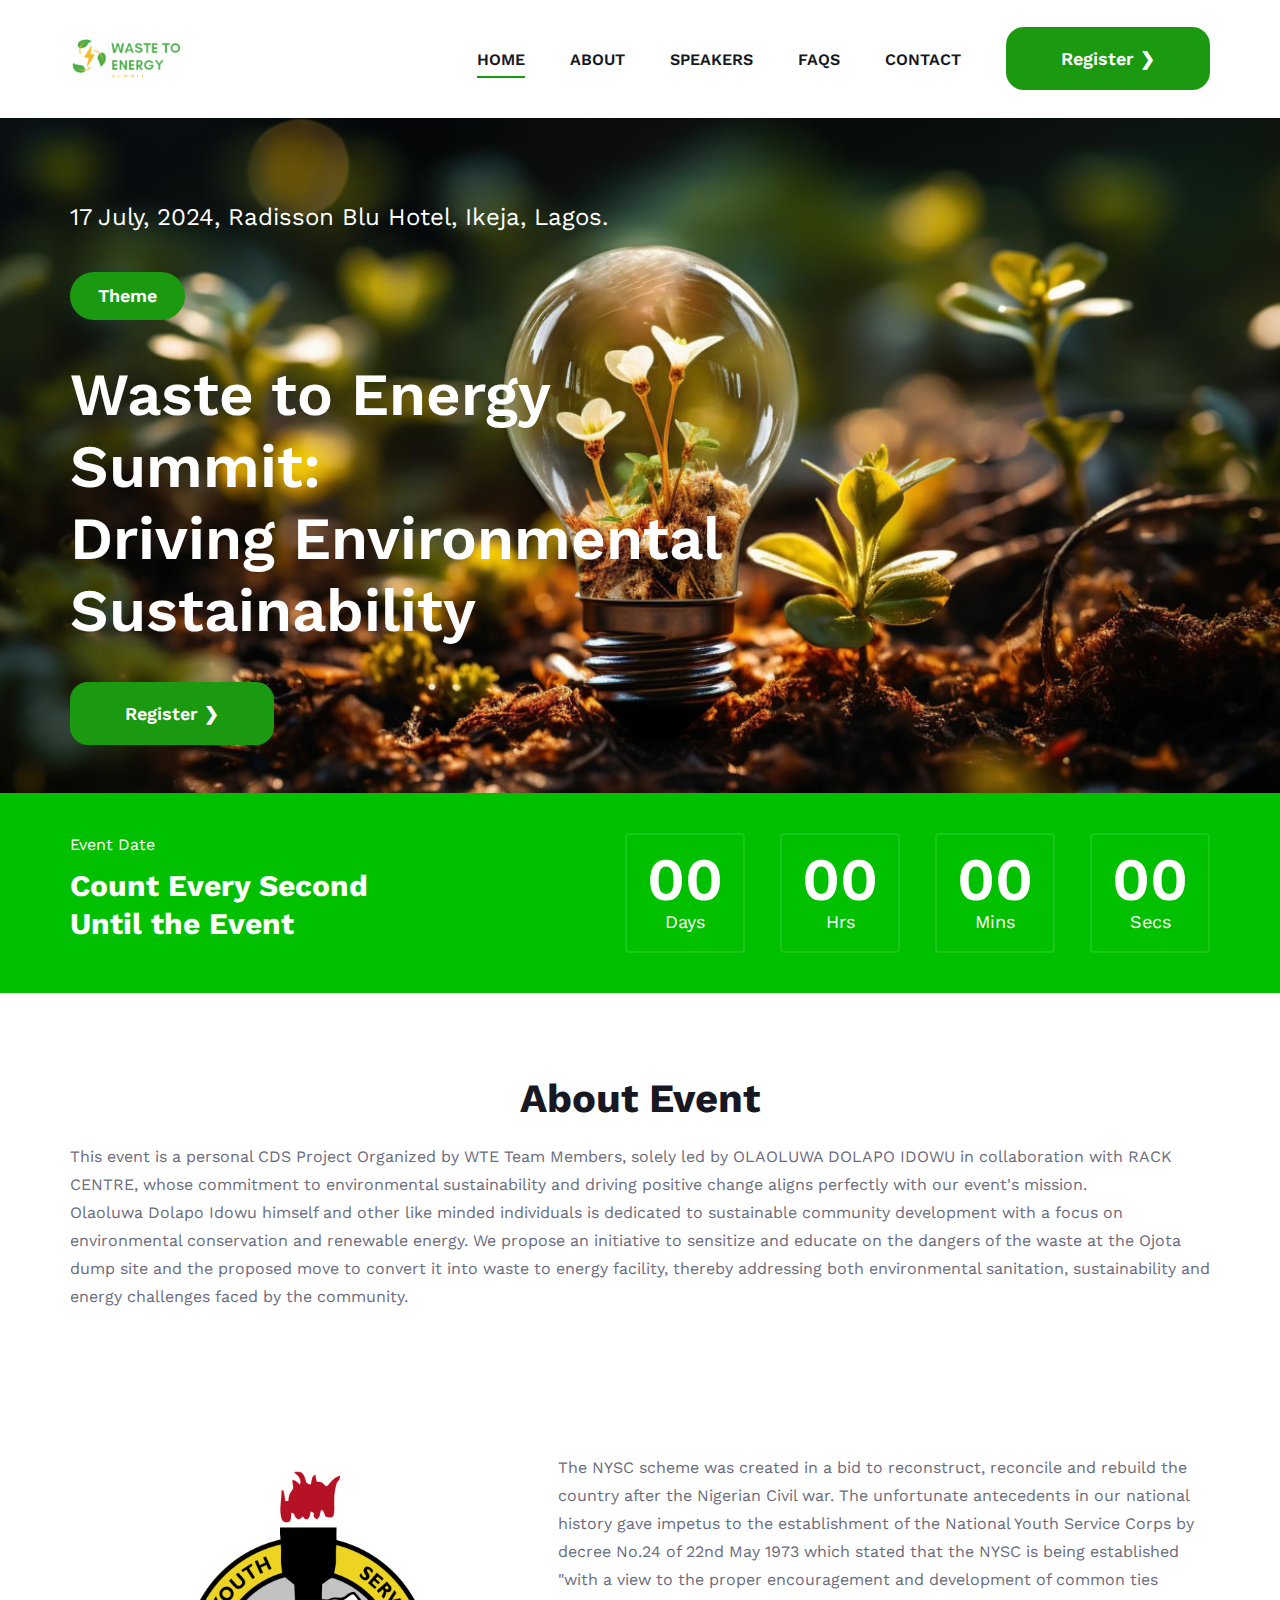
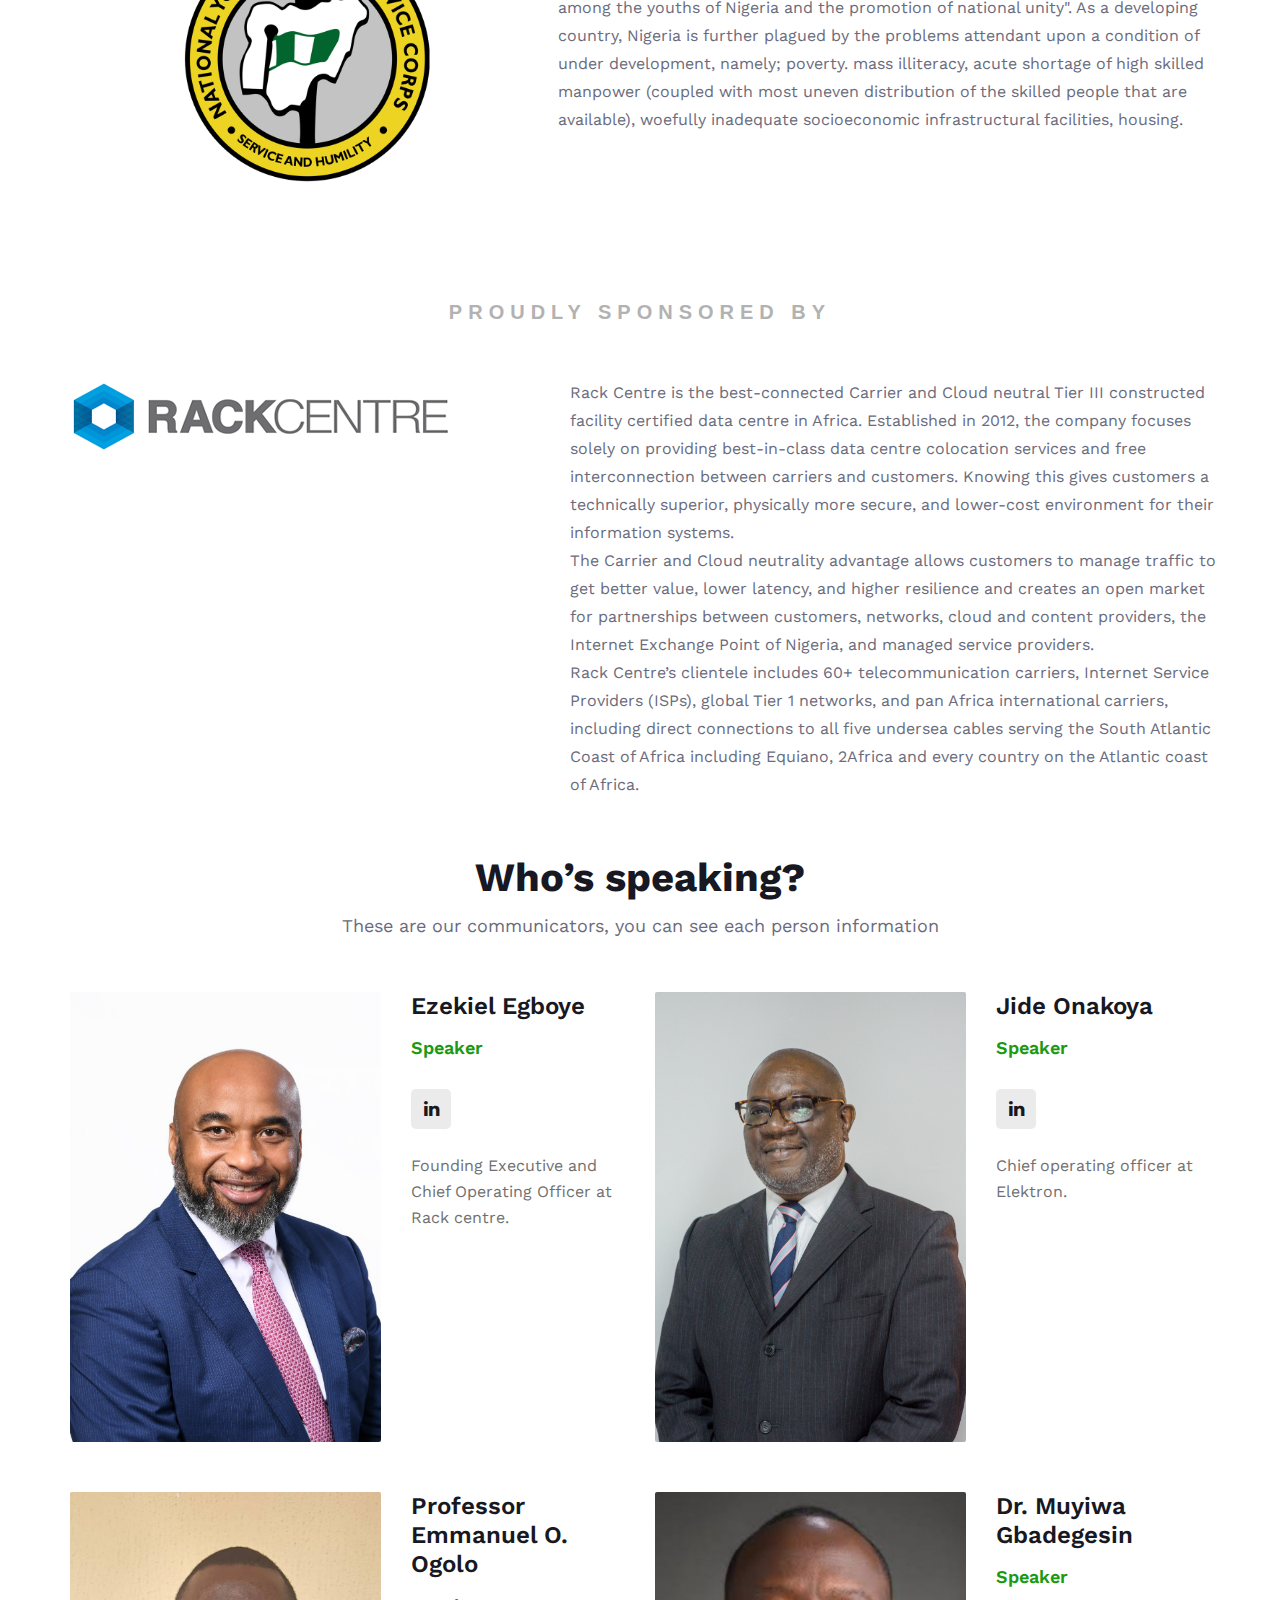
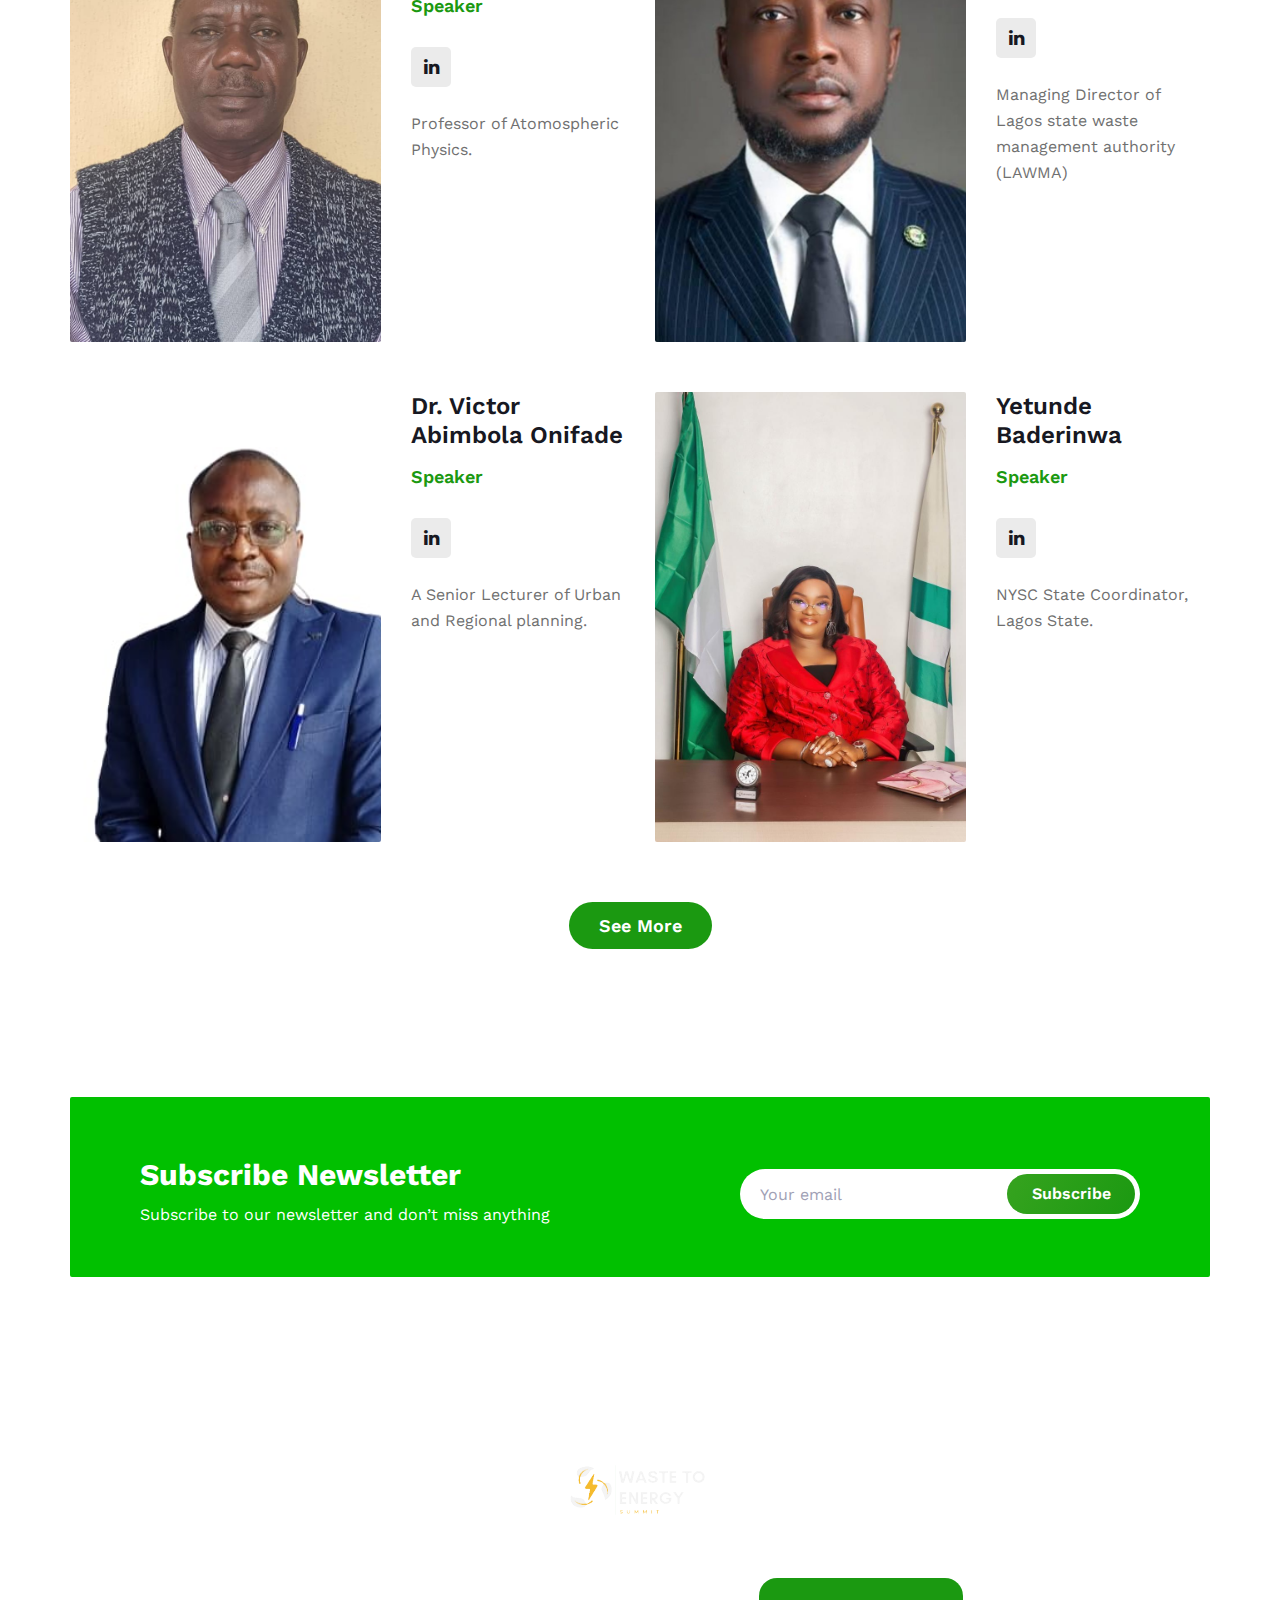
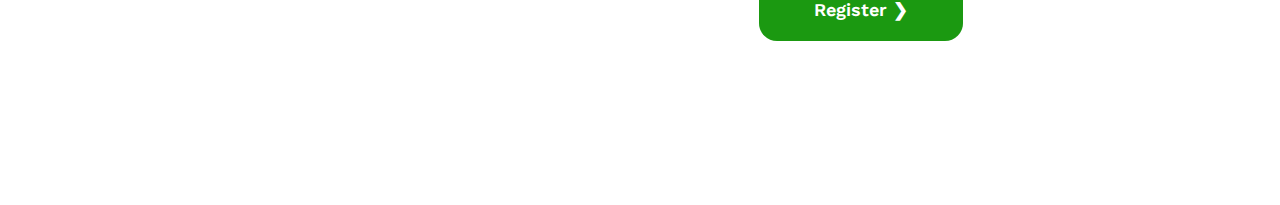
==== index.html @ 1efa5905 "Favi Icon" ====
<!DOCTYPE html>
<html lang="zxx">

<head>
    <meta charset="UTF-8">
    <meta name="description" content="Waste to energy Summit">
    <meta name="keywords" content="">
    <meta name="viewport" content="width=device-width, initial-scale=1.0">
    <meta http-equiv="X-UA-Compatible" content="ie=edge">
    <title>Waste to Energy Summit</title>

    <!-- Google Font -->
    <link href="https://fonts.googleapis.com/css?family=Work+Sans:400,500,600,700,800,900&display=swap" rel="stylesheet">
    <link href="https://fonts.googleapis.com/css?family=Poppins:400,500,600,700&display=swap" rel="stylesheet">
    <link rel="stylesheet" href="https://cdnjs.cloudflare.com/ajax/libs/font-awesome/4.7.0/css/font-awesome.min.css">

    <!-- Css Styles -->
    <link rel="stylesheet" href="css/bootstrap.min.css" type="text/css">
    <link rel="stylesheet" href="css/font-awesome.min.css" type="text/css">
    <link rel="stylesheet" href="css/elegant-icons.css" type="text/css">
    <link rel="stylesheet" href="css/owl.carousel.min.css" type="text/css">
    <link rel="stylesheet" href="css/magnific-popup.css" type="text/css">
    <link rel="stylesheet" href="css/slicknav.min.css" type="text/css">
    <link rel="apple-touch-icon" sizes="180x180" href="/apple-touch-icon.png">
    <link rel="icon" type="image/png" sizes="32x32" href="/favicon-32x32.png">
    <link rel="icon" type="image/png" sizes="16x16" href="/favicon-16x16.png">
    <link rel="manifest" href="/site.webmanifest">
    <link rel="stylesheet" href="css/style.css" type="text/css">
</head>

<body>
    <header class="header-section">
        <div class="container">
            <div class="logo">
                <a href="./index.html">
                    <img src="img/logo.png" id="logo" alt="">
                </a>
            </div>
            <div class="nav-menu">
                <nav class="mainmenu mobile-menu">
                    <ul>
                        <li class="active"><a href="./index.html">Home</a></li>
                        <li><a href="./about-us.html">About</a></li>
                        <li><a href="./speaker.html">Speakers</a></li>
                        <li><a href="./faqs.html">Faqs</a></li>
                        <li><a href="./contact.html">Contact</a></li>
                    </ul>
                </nav>
                <a href="https://docs.google.com/forms/d/e/1FAIpQLSfYQly2UIHaIUbU2DlUcqZCTbNZDKDFzYqwNM6YMHKIBhiAMQ/viewform" class="primary-btn top-btn"> Register &#10095</i></a>
            </div>
            <div id="mobile-menu-wrap"></div>
        </div>
    </header>
    <!-- Header End -->

    <!-- Hero Section Begin -->
    <section class="hero-section set-bg" data-setbg="img/header-bg.png">
        <div class="container">
            <div class="row">
                <div class="col-lg-7">
                    <div class="hero-text">
                        <h4 class="text-white">17 July, 2024, Radisson Blu Hotel, Ikeja, Lagos.</h4><br>
                        <p href="#" class="primary-btn mt-3" id="theme">Theme</p>
                        <h2 class="text-white">Waste to Energy Summit:<br />Driving Environmental Sustainability</h2>
                        <a href="https://docs.google.com/forms/d/e/1FAIpQLSfYQly2UIHaIUbU2DlUcqZCTbNZDKDFzYqwNM6YMHKIBhiAMQ/viewform" class="primary-btn mb-5"> Register &#10095</a>
                    </div>
                </div>
            </div>
        </div>
    </section>
    <!-- Hero Section End -->

    <!-- Counter Section Begin -->
    <section class="counter-section bg-gradient">
        <div class="container">
            <div class="row">
                <div class="col-lg-4">
                    <div class="counter-text">
                        <span>Event Date</span>
                        <h3>Count Every Second <br />Until the Event</h3>
                    </div>
                </div>
                <div class="col-lg-8">
                    <div class="cd-timer" id="countdown">
                        <div class="cd-item">
                            <span>00</span>
                            <p>Days</p>
                        </div>
                        <div class="cd-item">
                            <span>00</span>
                            <p>Hours</p>
                        </div>
                        <div class="cd-item">
                            <span>00</span>
                            <p>Minutes</p>
                        </div>
                        <div class="cd-item">
                            <span>00</span>
                            <p>Seconds</p>
                        </div>
                    </div>
                </div>
            </div>
        </div>
    </section>
    <!-- Counter Section End -->

    <!-- Home About Section Begin -->
    <section class="home-about-section mt-2">
        <div class="container">
            <div class="row">
                <div class="col-lg-12">
                    <div class="ha-text">
                        <h2 class="text-center">About Event</h2>
                        <p>This event is a personal CDS Project Organized by WTE Team Members, solely led by OLAOLUWA DOLAPO IDOWU
                            in collaboration with RACK CENTRE, whose commitment to environmental sustainability and driving positive change aligns perfectly with our event's mission. <br> 
                            Olaoluwa Dolapo Idowu himself and other like minded individuals is dedicated to sustainable community development with a focus on environmental
                            conservation and renewable energy. We propose an initiative to sensitize and educate on the dangers of the waste at the Ojota dump site and the proposed
                            move to convert it into waste to energy facility, thereby addressing both environmental sanitation, sustainability and energy challenges faced by the
                            community.
                        </p>
                    </div>
                </div>
            </div>
        </div>
    </section>
    <section class="home-about-section mt-2">
        <div class="container">
            <div class="row">
                <div class="col-lg-5">
                    <div>
                        <img src="img/nysc-logo.png" alt="Nysc logo">
                    </div>
                </div>
                <div class="col-lg-7">
                    <div class="ha-text">
                        <p>The NYSC scheme was created in a bid to reconstruct, reconcile and rebuild the country after the Nigerian Civil war. 
                            The unfortunate antecedents in our national history gave impetus to the establishment of the National Youth Service Corps by decree 
                            No.24 of 22nd May 1973 which stated that the NYSC is being established "with a view to the proper encouragement and development of common ties among the youths of 
                            Nigeria and the promotion of national unity". As a developing country, Nigeria is further plagued by the problems attendant upon a condition of under development, namely; poverty. 
                            mass illiteracy, acute shortage of high skilled manpower (coupled with most uneven distribution of the skilled people that are available), woefully inadequate socioeconomic infrastructural facilities, housing. 
                        </p>
                    </div>
                </div>
            </div>
        </div>
    </section>
    <section class="home-about-section mt-2">
        <div class="container">
            <div class="row">
                <div class="row">
                    <div class="col-lg-12">
                        <div class="section-title" id="sponsor">
                            <h3>PROUDLY SPONSORED BY</h3>
                        </div>
                    </div>
                    <div class="col-lg-5 mb-3">
                        <div>
                            <a href="https://rack-centre.com/" target="_blank"><img src="img/partner-logo/logo-1.png" class="img-fluid" alt="Partner Logo"></a>
                        </div>
                    </div>
                    <div class="col-lg-7">
                        <div class="ha-text-partner" style="margin-left: 15px;">
                            <p> Rack Centre is the best-connected Carrier and Cloud neutral Tier III constructed facility certified data centre in Africa. 
                                Established in 2012, the company focuses solely on providing best-in-class data centre colocation services and free interconnection between 
                                carriers and customers. Knowing this gives customers a technically superior, physically more secure, and lower-cost environment for their information systems. <br>
                                The Carrier and Cloud neutrality advantage allows customers to manage traffic to get better value, lower latency, and higher resilience and creates an open market for partnerships 
                                between customers, networks, cloud and content providers, the Internet Exchange Point of Nigeria, and managed service providers. <br>
                                Rack Centre’s clientele includes 60+ telecommunication carriers, Internet Service Providers (ISPs), global Tier 1 networks, and pan Africa international carriers, including direct connections to all 
                                five undersea cables serving the South Atlantic Coast of Africa including Equiano, 2Africa and every country on the Atlantic coast of Africa.
                            </p>
                        </div>
                    </div>
                </div>
            </div>
        </div>
    </section>
    <!-- Home About Section End -->

    <!-- Speaker Section Begin -->
    <section class="team-member-section">
        <div class="container">
            <div class="row">
                <div class="col-lg-12">
                    <div class="section-title">
                        <h2>Who’s speaking?</h2>
                        <p>These are our communicators, you can see each person information</p>
                    </div>
                </div>
            </div>
        </div>
        <section class="speaker-section spad">
            <div class="container">
                <div class="row">
                    <div class="col-sm-6">
                        <div class="speaker-item">
                            <div class="row">
                                <div class="col-lg-7">
                                    <div class="si-pic">
                                        <img src="img/speakers/speaker-1.jpeg" class="big-img" alt="">
                                    </div>
                                </div>
                                <div class="col-lg-5">
                                    <div class="si-text">
                                        <div class="si-title">
                                            <h4>Ezekiel Egboye</h4>
                                            <span>Speaker</span>
                                        </div>
                                        <div class="si-social">
                                            <a href="https://www.linkedin.com/in/ezekiel-egboye-05a71615" target="_blank"><i class="fa fa-linkedin"></i></a>
                                        </div>
                                        <p>Founding Executive and Chief Operating Officer at Rack centre.
                                        </p>
                                    </div>
                                </div>
                            </div>
                        </div>
                    </div>
                    <div class="col-sm-6">
                        <div class="speaker-item">
                            <div class="row">
                                <div class="col-lg-7">
                                    <div class="si-pic">
                                        <img src="img/speakers/speaker-2.jpeg" class="big-img" alt="">
                                    </div>
                                </div>
                                <div class="col-lg-5">
                                    <div class="si-text">
                                        <div class="si-title">
                                            <h4>Jide Onakoya</h4>
                                            <span>Speaker</span>
                                        </div>
                                        <div class="si-social">
                                            <a href="https://www.linkedin.com/in/jide-onakoya-232a98" target="_blank"><i class="fa fa-linkedin"></i></a>
                                        </div>
                                        <p>Chief operating officer at Elektron.
                                        </p>
                                    </div>
                                </div>
                            </div>
                        </div>
                    </div>
                    <div class="col-sm-6">
                        <div class="speaker-item">
                            <div class="row">
                                <div class="col-lg-7">
                                    <div class="si-pic">
                                        <img src="img/speakers/speaker-3.jpg" class="big-img" alt="">
                                    </div>
                                </div>
                                <div class="col-lg-5">
                                    <div class="si-text">
                                        <div class="si-title">
                                            <h4>Professor Emmanuel O. Ogolo</h4>
                                            <span>Speaker</span>
                                        </div>
                                        <div class="si-social">
                                            <a href="https://www.linkedin.com/in/emmanuel-ogolo-13a78237" target="_blank"><i class="fa fa-linkedin"></i></a>
                                        </div>
                                        <p>Professor of Atomospheric Physics.</p>
                                    </div>
                                </div>
                            </div>
                        </div>
                    </div>
                    <div class="col-sm-6">
                        <div class="speaker-item">
                            <div class="row">
                                <div class="col-lg-7">
                                    <div class="si-pic">
                                        <img src="img/speakers/speaker-4.JPG" class="big-img" alt="">
                                    </div>
                                </div>
                                <div class="col-lg-5">
                                    <div class="si-text">
                                        <div class="si-title">
                                            <h4>Dr. Muyiwa Gbadegesin</h4>
                                            <span>Speaker</span>
                                        </div>
                                        <div class="si-social">
                                            <a href="https://www.linkedin.com/in/muyiwagbadegesin" target="_blank"><i class="fa fa-linkedin"></i></a>
                                        </div>
                                        <p>Managing Director of Lagos state waste management authority (LAWMA)
                                        </p>
                                    </div>
                                </div>
                            </div>
                        </div>
                    </div>
                    <div class="col-sm-6">
                        <div class="speaker-item">
                            <div class="row">
                                <div class="col-lg-7">
                                    <div class="si-pic">
                                        <img src="img/speakers/speaker-5.jpeg" class="big-img" alt="">
                                    </div>
                                </div>
                                <div class="col-lg-5">
                                    <div class="si-text">
                                        <div class="si-title">
                                            <h4>Dr. Victor Abimbola Onifade</h4>
                                            <span>Speaker</span>
                                        </div>
                                        <div class="si-social">
                                            <a href="https://www.linkedin.com/in/victor-onifade-101aa1124" target="_blank"><i class="fa fa-linkedin"></i></a>
                                        </div>
                                        <p>A Senior Lecturer of Urban and Regional planning.
                                        </p>
                                    </div>
                                </div>
                            </div>
                        </div>
                </div>
                <div class="col-sm-6">
                    <div class="speaker-item">
                        <div class="row">
                            <div class="col-lg-7">
                                <div class="si-pic">
                                    <img src="img/speakers/speaker-6.JPG" class="big-img" alt="">
                                </div>
                            </div>
                            <div class="col-lg-5">
                                <div class="si-text">
                                    <div class="si-title">
                                        <h4>Yetunde Baderinwa</h4>
                                        <span>Speaker</span>
                                    </div>
                                    <div class="si-social">
                                        <a href="https://www.linkedin.com/in/yetunde-baderinwa-clam-24a0b6156" target="_blank"><i class="fa fa-linkedin"></i></a>
                                    </div>
                                    <p>NYSC State Coordinator, Lagos State.
                                    </p>
                                </div>
                            </div>
                        </div>
                    </div>
                </div>
            </div>
            <div class="container">
                <div class="more-speakers">
                    <a href="./speaker.html" class="primary-btn">See More</a>
                </div>
            </div>
        </section>
    </section>
    <!-- Speaker Section End -->

    <!-- Newslatter Section Begin -->
    <section class="newslatter-section spad">
        <div class="container mt-5">
            <div class="newslatter-inner set-bg" data-setbg="img/newsletter-bg.jpeg">
                <div class="ni-text">
                    <h3>Subscribe Newsletter</h3>
                    <p>Subscribe to our newsletter and don’t miss anything</p>
                </div>
                <form action="#" class="ni-form">
                    <input type="text" placeholder="Your email">
                    <button type="submit">Subscribe</button>
                </form>
            </div>
        </div>
    </section>
    <!-- Newslatter Section End -->

    <!-- Footer Section Begin -->
    <footer class="footer-section">
        <div class="container">
            <div class="row">
                <div class="col-lg-12">
                    <div class="footer-text">
                        <div class="ft-logo">
                            <a href="#" class="footer-logo"><img src="img/footer-logo.png" alt=""></a>
                        </div>
                        <ul>
                            <li><a href="./index.html">Home</a></li>
                            <li><a href="./about-us.html">About</a></li>
                            <li><a href="./faqs.html">Faqs</a></li>
                            <li><a href="./contact.html">Contact</a></li>
                            <li><a href="https://docs.google.com/forms/d/e/1FAIpQLSfYQly2UIHaIUbU2DlUcqZCTbNZDKDFzYqwNM6YMHKIBhiAMQ/viewform" class="primary-btn"> Register &#10095</a></li>
                        </ul>
                        <div class="copyright-text text-white"><p>
  Copyright &copy;<script>document.write(new Date().getFullYear());</script> All rights reserved</p></div>
                        <div class="ft-social">
                            <a href="https://www.instagram.com/wte_summit" target="_blank"><i class="fa fa-instagram"></i></a>
                            <a href="https://www.linkedin.com/company/sanitation-and-sustainability-waste-to-energy-summit/" target="_blank"><i class="fa fa-linkedin"></i></a>
                        </div>
                    </div>
                </div>
            </div>
        </div>
    </footer>
    <!-- Footer Section End -->

    <!-- Js Plugins -->
    <script src="js/jquery-3.3.1.min.js"></script>
    <script src="js/bootstrap.min.js"></script>
    <script src="js/jquery.magnific-popup.min.js"></script>
    <script src="js/jquery.countdown.min.js"></script>
    <script src="js/jquery.slicknav.js"></script>
    <script src="js/owl.carousel.min.js"></script>
    <script src="js/main.js"></script>
</body>

</html>
---- css/elegant-icons.css ----
@font-face {
	font-family: 'ElegantIcons';
	src:url('../fonts/ElegantIcons.eot');
	src:url('../fonts/ElegantIcons.eot?#iefix') format('embedded-opentype'),
		url('../fonts/ElegantIcons.woff') format('woff'),
		url('../fonts/ElegantIcons.ttf') format('truetype'),
		url('../fonts/ElegantIcons.svg#ElegantIcons') format('svg');
	font-weight: normal;
	font-style: normal;
}

/* Use the following CSS code if you want to use data attributes for inserting your icons */
[data-icon]:before {
	font-family: 'ElegantIcons';
	content: attr(data-icon);
	speak: none;
	font-weight: normal;
	font-variant: normal;
	text-transform: none;
	line-height: 1;
	-webkit-font-smoothing: antialiased;
	-moz-osx-font-smoothing: grayscale;
}

/* Use the following CSS code if you want to have a class per icon */
/*
Instead of a list of all class selectors,
you can use the generic selector below, but it's slower:
[class*="your-class-prefix"] {
*/
.arrow_up, .arrow_down, .arrow_left, .arrow_right, .arrow_left-up, .arrow_right-up, .arrow_right-down, .arrow_left-down, .arrow-up-down, .arrow_up-down_alt, .arrow_left-right_alt, .arrow_left-right, .arrow_expand_alt2, .arrow_expand_alt, .arrow_condense, .arrow_expand, .arrow_move, .arrow_carrot-up, .arrow_carrot-down, .arrow_carrot-left, .arrow_carrot-right, .arrow_carrot-2up, .arrow_carrot-2down, .arrow_carrot-2left, .arrow_carrot-2right, .arrow_carrot-up_alt2, .arrow_carrot-down_alt2, .arrow_carrot-left_alt2, .arrow_carrot-right_alt2, .arrow_carrot-2up_alt2, .arrow_carrot-2down_alt2, .arrow_carrot-2left_alt2, .arrow_carrot-2right_alt2, .arrow_triangle-up, .arrow_triangle-down, .arrow_triangle-left, .arrow_triangle-right, .arrow_triangle-up_alt2, .arrow_triangle-down_alt2, .arrow_triangle-left_alt2, .arrow_triangle-right_alt2, .arrow_back, .icon_minus-06, .icon_plus, .icon_close, .icon_check, .icon_minus_alt2, .icon_plus_alt2, .icon_close_alt2, .icon_check_alt2, .icon_zoom-out_alt, .icon_zoom-in_alt, .icon_search, .icon_box-empty, .icon_box-selected, .icon_minus-box, .icon_plus-box, .icon_box-checked, .icon_circle-empty, .icon_circle-slelected, .icon_stop_alt2, .icon_stop, .icon_pause_alt2, .icon_pause, .icon_menu, .icon_menu-square_alt2, .icon_menu-circle_alt2, .icon_ul, .icon_ol, .icon_adjust-horiz, .icon_adjust-vert, .icon_document_alt, .icon_documents_alt, .icon_pencil, .icon_pencil-edit_alt, .icon_pencil-edit, .icon_folder-alt, .icon_folder-open_alt, .icon_folder-add_alt, .icon_info_alt, .icon_error-oct_alt, .icon_error-circle_alt, .icon_error-triangle_alt, .icon_question_alt2, .icon_question, .icon_comment_alt, .icon_chat_alt, .icon_vol-mute_alt, .icon_volume-low_alt, .icon_volume-high_alt, .icon_quotations, .icon_quotations_alt2, .icon_clock_alt, .icon_lock_alt, .icon_lock-open_alt, .icon_key_alt, .icon_cloud_alt, .icon_cloud-upload_alt, .icon_cloud-download_alt, .icon_image, .icon_images, .icon_lightbulb_alt, .icon_gift_alt, .icon_house_alt, .icon_genius, .icon_mobile, .icon_tablet, .icon_laptop, .icon_desktop, .icon_camera_alt, .icon_mail_alt, .icon_cone_alt, .icon_ribbon_alt, .icon_bag_alt, .icon_creditcard, .icon_cart_alt, .icon_paperclip, .icon_tag_alt, .icon_tags_alt, .icon_trash_alt, .icon_cursor_alt, .icon_mic_alt, .icon_compass_alt, .icon_pin_alt, .icon_pushpin_alt, .icon_map_alt, .icon_drawer_alt, .icon_toolbox_alt, .icon_book_alt, .icon_calendar, .icon_film, .icon_table, .icon_contacts_alt, .icon_headphones, .icon_lifesaver, .icon_piechart, .icon_refresh, .icon_link_alt, .icon_link, .icon_loading, .icon_blocked, .icon_archive_alt, .icon_heart_alt, .icon_star_alt, .icon_star-half_alt, .icon_star, .icon_star-half, .icon_tools, .icon_tool, .icon_cog, .icon_cogs, .arrow_up_alt, .arrow_down_alt, .arrow_left_alt, .arrow_right_alt, .arrow_left-up_alt, .arrow_right-up_alt, .arrow_right-down_alt, .arrow_left-down_alt, .arrow_condense_alt, .arrow_expand_alt3, .arrow_carrot_up_alt, .arrow_carrot-down_alt, .arrow_carrot-left_alt, .arrow_carrot-right_alt, .arrow_carrot-2up_alt, .arrow_carrot-2dwnn_alt, .arrow_carrot-2left_alt, .arrow_carrot-2right_alt, .arrow_triangle-up_alt, .arrow_triangle-down_alt, .arrow_triangle-left_alt, .arrow_triangle-right_alt, .icon_minus_alt, .icon_plus_alt, .icon_close_alt, .icon_check_alt, .icon_zoom-out, .icon_zoom-in, .icon_stop_alt, .icon_menu-square_alt, .icon_menu-circle_alt, .icon_document, .icon_documents, .icon_pencil_alt, .icon_folder, .icon_folder-open, .icon_folder-add, .icon_folder_upload, .icon_folder_download, .icon_info, .icon_error-circle, .icon_error-oct, .icon_error-triangle, .icon_question_alt, .icon_comment, .icon_chat, .icon_vol-mute, .icon_volume-low, .icon_volume-high, .icon_quotations_alt, .icon_clock, .icon_lock, .icon_lock-open, .icon_key, .icon_cloud, .icon_cloud-upload, .icon_cloud-download, .icon_lightbulb, .icon_gift, .icon_house, .icon_camera, .icon_mail, .icon_cone, .icon_ribbon, .icon_bag, .icon_cart, .icon_tag, .icon_tags, .icon_trash, .icon_cursor, .icon_mic, .icon_compass, .icon_pin, .icon_pushpin, .icon_map, .icon_drawer, .icon_toolbox, .icon_book, .icon_contacts, .icon_archive, .icon_heart, .icon_profile, .icon_group, .icon_grid-2x2, .icon_grid-3x3, .icon_music, .icon_pause_alt, .icon_phone, .icon_upload, .icon_download, .social_facebook, .social_twitter, .social_pinterest, .social_googleplus, .social_tumblr, .social_tumbleupon, .social_wordpress, .social_instagram, .social_dribbble, .social_vimeo, .social_linkedin, .social_rss, .social_deviantart, .social_share, .social_myspace, .social_skype, .social_youtube, .social_picassa, .social_googledrive, .social_flickr, .social_blogger, .social_spotify, .social_delicious, .social_facebook_circle, .social_twitter_circle, .social_pinterest_circle, .social_googleplus_circle, .social_tumblr_circle, .social_stumbleupon_circle, .social_wordpress_circle, .social_instagram_circle, .social_dribbble_circle, .social_vimeo_circle, .social_linkedin_circle, .social_rss_circle, .social_deviantart_circle, .social_share_circle, .social_myspace_circle, .social_skype_circle, .social_youtube_circle, .social_picassa_circle, .social_googledrive_alt2, .social_flickr_circle, .social_blogger_circle, .social_spotify_circle, .social_delicious_circle, .social_facebook_square, .social_twitter_square, .social_pinterest_square, .social_googleplus_square, .social_tumblr_square, .social_stumbleupon_square, .social_wordpress_square, .social_instagram_square, .social_dribbble_square, .social_vimeo_square, .social_linkedin_square, .social_rss_square, .social_deviantart_square, .social_share_square, .social_myspace_square, .social_skype_square, .social_youtube_square, .social_picassa_square, .social_googledrive_square, .social_flickr_square, .social_blogger_square, .social_spotify_square, .social_delicious_square, .icon_printer, .icon_calulator, .icon_building, .icon_floppy, .icon_drive, .icon_search-2, .icon_id, .icon_id-2, .icon_puzzle, .icon_like, .icon_dislike, .icon_mug, .icon_currency, .icon_wallet, .icon_pens, .icon_easel, .icon_flowchart, .icon_datareport, .icon_briefcase, .icon_shield, .icon_percent, .icon_globe, .icon_globe-2, .icon_target, .icon_hourglass, .icon_balance, .icon_rook, .icon_printer-alt, .icon_calculator_alt, .icon_building_alt, .icon_floppy_alt, .icon_drive_alt, .icon_search_alt, .icon_id_alt, .icon_id-2_alt, .icon_puzzle_alt, .icon_like_alt, .icon_dislike_alt, .icon_mug_alt, .icon_currency_alt, .icon_wallet_alt, .icon_pens_alt, .icon_easel_alt, .icon_flowchart_alt, .icon_datareport_alt, .icon_briefcase_alt, .icon_shield_alt, .icon_percent_alt, .icon_globe_alt, .icon_clipboard {
	font-family: 'ElegantIcons';
	speak: none;
	font-style: normal;
	font-weight: normal;
	font-variant: normal;
	text-transform: none;
	line-height: 1;
	-webkit-font-smoothing: antialiased;
}
.arrow_up:before {
	content: "\21";
}
.arrow_down:before {
	content: "\22";
}
.arrow_left:before {
	content: "\23";
}
.arrow_right:before {
	content: "\24";
}
.arrow_left-up:before {
	content: "\25";
}
.arrow_right-up:before {
	content: "\26";
}
.arrow_right-down:before {
	content: "\27";
}
.arrow_left-down:before {
	content: "\28";
}
.arrow-up-down:before {
	content: "\29";
}
.arrow_up-down_alt:before {
	content: "\2a";
}
.arrow_left-right_alt:before {
	content: "\2b";
}
.arrow_left-right:before {
	content: "\2c";
}
.arrow_expand_alt2:before {
	content: "\2d";
}
.arrow_expand_alt:before {
	content: "\2e";
}
.arrow_condense:before {
	content: "\2f";
}
.arrow_expand:before {
	content: "\30";
}
.arrow_move:before {
	content: "\31";
}
.arrow_carrot-up:before {
	content: "\32";
}
.arrow_carrot-down:before {
	content: "\33";
}
.arrow_carrot-left:before {
	content: "\34";
}
.arrow_carrot-right:before {
	content: "\35";
}
.arrow_carrot-2up:before {
	content: "\36";
}
.arrow_carrot-2down:before {
	content: "\37";
}
.arrow_carrot-2left:before {
	content: "\38";
}
.arrow_carrot-2right:before {
	content: "\39";
}
.arrow_carrot-up_alt2:before {
	content: "\3a";
}
.arrow_carrot-down_alt2:before {
	content: "\3b";
}
.arrow_carrot-left_alt2:before {
	content: "\3c";
}
.arrow_carrot-right_alt2:before {
	content: "\3d";
}
.arrow_carrot-2up_alt2:before {
	content: "\3e";
}
.arrow_carrot-2down_alt2:before {
	content: "\3f";
}
.arrow_carrot-2left_alt2:before {
	content: "\40";
}
.arrow_carrot-2right_alt2:before {
	content: "\41";
}
.arrow_triangle-up:before {
	content: "\42";
}
.arrow_triangle-down:before {
	content: "\43";
}
.arrow_triangle-left:before {
	content: "\44";
}
.arrow_triangle-right:before {
	content: "\45";
}
.arrow_triangle-up_alt2:before {
	content: "\46";
}
.arrow_triangle-down_alt2:before {
	content: "\47";
}
.arrow_triangle-left_alt2:before {
	content: "\48";
}
.arrow_triangle-right_alt2:before {
	content: "\49";
}
.arrow_back:before {
	content: "\4a";
}
.icon_minus-06:before {
	content: "\4b";
}
.icon_plus:before {
	content: "\4c";
}
.icon_close:before {
	content: "\4d";
}
.icon_check:before {
	content: "\4e";
}
.icon_minus_alt2:before {
	content: "\4f";
}
.icon_plus_alt2:before {
	content: "\50";
}
.icon_close_alt2:before {
	content: "\51";
}
.icon_check_alt2:before {
	content: "\52";
}
.icon_zoom-out_alt:before {
	content: "\53";
}
.icon_zoom-in_alt:before {
	content: "\54";
}
.icon_search:before {
	content: "\55";
}
.icon_box-empty:before {
	content: "\56";
}
.icon_box-selected:before {
	content: "\57";
}
.icon_minus-box:before {
	content: "\58";
}
.icon_plus-box:before {
	content: "\59";
}
.icon_box-checked:before {
	content: "\5a";
}
.icon_circle-empty:before {
	content: "\5b";
}
.icon_circle-slelected:before {
	content: "\5c";
}
.icon_stop_alt2:before {
	content: "\5d";
}
.icon_stop:before {
	content: "\5e";
}
.icon_pause_alt2:before {
	content: "\5f";
}
.icon_pause:before {
	content: "\60";
}
.icon_menu:before {
	content: "\61";
}
.icon_menu-square_alt2:before {
	content: "\62";
}
.icon_menu-circle_alt2:before {
	content: "\63";
}
.icon_ul:before {
	content: "\64";
}
.icon_ol:before {
	content: "\65";
}
.icon_adjust-horiz:before {
	content: "\66";
}
.icon_adjust-vert:before {
	content: "\67";
}
.icon_document_alt:before {
	content: "\68";
}
.icon_documents_alt:before {
	content: "\69";
}
.icon_pencil:before {
	content: "\6a";
}
.icon_pencil-edit_alt:before {
	content: "\6b";
}
.icon_pencil-edit:before {
	content: "\6c";
}
.icon_folder-alt:before {
	content: "\6d";
}
.icon_folder-open_alt:before {
	content: "\6e";
}
.icon_folder-add_alt:before {
	content: "\6f";
}
.icon_info_alt:before {
	content: "\70";
}
.icon_error-oct_alt:before {
	content: "\71";
}
.icon_error-circle_alt:before {
	content: "\72";
}
.icon_error-triangle_alt:before {
	content: "\73";
}
.icon_question_alt2:before {
	content: "\74";
}
.icon_question:before {
	content: "\75";
}
.icon_comment_alt:before {
	content: "\76";
}
.icon_chat_alt:before {
	content: "\77";
}
.icon_vol-mute_alt:before {
	content: "\78";
}
.icon_volume-low_alt:before {
	content: "\79";
}
.icon_volume-high_alt:before {
	content: "\7a";
}
.icon_quotations:before {
	content: "\7b";
}
.icon_quotations_alt2:before {
	content: "\7c";
}
.icon_clock_alt:before {
	content: "\7d";
}
.icon_lock_alt:before {
	content: "\7e";
}
.icon_lock-open_alt:before {
	content: "\e000";
}
.icon_key_alt:before {
	content: "\e001";
}
.icon_cloud_alt:before {
	content: "\e002";
}
.icon_cloud-upload_alt:before {
	content: "\e003";
}
.icon_cloud-download_alt:before {
	content: "\e004";
}
.icon_image:before {
	content: "\e005";
}
.icon_images:before {
	content: "\e006";
}
.icon_lightbulb_alt:before {
	content: "\e007";
}
.icon_gift_alt:before {
	content: "\e008";
}
.icon_house_alt:before {
	content: "\e009";
}
.icon_genius:before {
	content: "\e00a";
}
.icon_mobile:before {
	content: "\e00b";
}
.icon_tablet:before {
	content: "\e00c";
}
.icon_laptop:before {
	content: "\e00d";
}
.icon_desktop:before {
	content: "\e00e";
}
.icon_camera_alt:before {
	content: "\e00f";
}
.icon_mail_alt:before {
	content: "\e010";
}
.icon_cone_alt:before {
	content: "\e011";
}
.icon_ribbon_alt:before {
	content: "\e012";
}
.icon_bag_alt:before {
	content: "\e013";
}
.icon_creditcard:before {
	content: "\e014";
}
.icon_cart_alt:before {
	content: "\e015";
}
.icon_paperclip:before {
	content: "\e016";
}
.icon_tag_alt:before {
	content: "\e017";
}
.icon_tags_alt:before {
	content: "\e018";
}
.icon_trash_alt:before {
	content: "\e019";
}
.icon_cursor_alt:before {
	content: "\e01a";
}
.icon_mic_alt:before {
	content: "\e01b";
}
.icon_compass_alt:before {
	content: "\e01c";
}
.icon_pin_alt:before {
	content: "\e01d";
}
.icon_pushpin_alt:before {
	content: "\e01e";
}
.icon_map_alt:before {
	content: "\e01f";
}
.icon_drawer_alt:before {
	content: "\e020";
}
.icon_toolbox_alt:before {
	content: "\e021";
}
.icon_book_alt:before {
	content: "\e022";
}
.icon_calendar:before {
	content: "\e023";
}
.icon_film:before {
	content: "\e024";
}
.icon_table:before {
	content: "\e025";
}
.icon_contacts_alt:before {
	content: "\e026";
}
.icon_headphones:before {
	content: "\e027";
}
.icon_lifesaver:before {
	content: "\e028";
}
.icon_piechart:before {
	content: "\e029";
}
.icon_refresh:before {
	content: "\e02a";
}
.icon_link_alt:before {
	content: "\e02b";
}
.icon_link:before {
	content: "\e02c";
}
.icon_loading:before {
	content: "\e02d";
}
.icon_blocked:before {
	content: "\e02e";
}
.icon_archive_alt:before {
	content: "\e02f";
}
.icon_heart_alt:before {
	content: "\e030";
}
.icon_star_alt:before {
	content: "\e031";
}
.icon_star-half_alt:before {
	content: "\e032";
}
.icon_star:before {
	content: "\e033";
}
.icon_star-half:before {
	content: "\e034";
}
.icon_tools:before {
	content: "\e035";
}
.icon_tool:before {
	content: "\e036";
}
.icon_cog:before {
	content: "\e037";
}
.icon_cogs:before {
	content: "\e038";
}
.arrow_up_alt:before {
	content: "\e039";
}
.arrow_down_alt:before {
	content: "\e03a";
}
.arrow_left_alt:before {
	content: "\e03b";
}
.arrow_right_alt:before {
	content: "\e03c";
}
.arrow_left-up_alt:before {
	content: "\e03d";
}
.arrow_right-up_alt:before {
	content: "\e03e";
}
.arrow_right-down_alt:before {
	content: "\e03f";
}
.arrow_left-down_alt:before {
	content: "\e040";
}
.arrow_condense_alt:before {
	content: "\e041";
}
.arrow_expand_alt3:before {
	content: "\e042";
}
.arrow_carrot_up_alt:before {
	content: "\e043";
}
.arrow_carrot-down_alt:before {
	content: "\e044";
}
.arrow_carrot-left_alt:before {
	content: "\e045";
}
.arrow_carrot-right_alt:before {
	content: "\e046";
}
.arrow_carrot-2up_alt:before {
	content: "\e047";
}
.arrow_carrot-2dwnn_alt:before {
	content: "\e048";
}
.arrow_carrot-2left_alt:before {
	content: "\e049";
}
.arrow_carrot-2right_alt:before {
	content: "\e04a";
}
.arrow_triangle-up_alt:before {
	content: "\e04b";
}
.arrow_triangle-down_alt:before {
	content: "\e04c";
}
.arrow_triangle-left_alt:before {
	content: "\e04d";
}
.arrow_triangle-right_alt:before {
	content: "\e04e";
}
.icon_minus_alt:before {
	content: "\e04f";
}
.icon_plus_alt:before {
	content: "\e050";
}
.icon_close_alt:before {
	content: "\e051";
}
.icon_check_alt:before {
	content: "\e052";
}
.icon_zoom-out:before {
	content: "\e053";
}
.icon_zoom-in:before {
	content: "\e054";
}
.icon_stop_alt:before {
	content: "\e055";
}
.icon_menu-square_alt:before {
	content: "\e056";
}
.icon_menu-circle_alt:before {
	content: "\e057";
}
.icon_document:before {
	content: "\e058";
}
.icon_documents:before {
	content: "\e059";
}
.icon_pencil_alt:before {
	content: "\e05a";
}
.icon_folder:before {
	content: "\e05b";
}
.icon_folder-open:before {
	content: "\e05c";
}
.icon_folder-add:before {
	content: "\e05d";
}
.icon_folder_upload:before {
	content: "\e05e";
}
.icon_folder_download:before {
	content: "\e05f";
}
.icon_info:before {
	content: "\e060";
}
.icon_error-circle:before {
	content: "\e061";
}
.icon_error-oct:before {
	content: "\e062";
}
.icon_error-triangle:before {
	content: "\e063";
}
.icon_question_alt:before {
	content: "\e064";
}
.icon_comment:before {
	content: "\e065";
}
.icon_chat:before {
	content: "\e066";
}
.icon_vol-mute:before {
	content: "\e067";
}
.icon_volume-low:before {
	content: "\e068";
}
.icon_volume-high:before {
	content: "\e069";
}
.icon_quotations_alt:before {
	content: "\e06a";
}
.icon_clock:before {
	content: "\e06b";
}
.icon_lock:before {
	content: "\e06c";
}
.icon_lock-open:before {
	content: "\e06d";
}
.icon_key:before {
	content: "\e06e";
}
.icon_cloud:before {
	content: "\e06f";
}
.icon_cloud-upload:before {
	content: "\e070";
}
.icon_cloud-download:before {
	content: "\e071";
}
.icon_lightbulb:before {
	content: "\e072";
}
.icon_gift:before {
	content: "\e073";
}
.icon_house:before {
	content: "\e074";
}
.icon_camera:before {
	content: "\e075";
}
.icon_mail:before {
	content: "\e076";
}
.icon_cone:before {
	content: "\e077";
}
.icon_ribbon:before {
	content: "\e078";
}
.icon_bag:before {
	content: "\e079";
}
.icon_cart:before {
	content: "\e07a";
}
.icon_tag:before {
	content: "\e07b";
}
.icon_tags:before {
	content: "\e07c";
}
.icon_trash:before {
	content: "\e07d";
}
.icon_cursor:before {
	content: "\e07e";
}
.icon_mic:before {
	content: "\e07f";
}
.icon_compass:before {
	content: "\e080";
}
.icon_pin:before {
	content: "\e081";
}
.icon_pushpin:before {
	content: "\e082";
}
.icon_map:before {
	content: "\e083";
}
.icon_drawer:before {
	content: "\e084";
}
.icon_toolbox:before {
	content: "\e085";
}
.icon_book:before {
	content: "\e086";
}
.icon_contacts:before {
	content: "\e087";
}
.icon_archive:before {
	content: "\e088";
}
.icon_heart:before {
	content: "\e089";
}
.icon_profile:before {
	content: "\e08a";
}
.icon_group:before {
	content: "\e08b";
}
.icon_grid-2x2:before {
	content: "\e08c";
}
.icon_grid-3x3:before {
	content: "\e08d";
}
.icon_music:before {
	content: "\e08e";
}
.icon_pause_alt:before {
	content: "\e08f";
}
.icon_phone:before {
	content: "\e090";
}
.icon_upload:before {
	content: "\e091";
}
.icon_download:before {
	content: "\e092";
}
.social_facebook:before {
	content: "\e093";
}
.social_twitter:before {
	content: "\e094";
}
.social_pinterest:before {
	content: "\e095";
}
.social_googleplus:before {
	content: "\e096";
}
.social_tumblr:before {
	content: "\e097";
}
.social_tumbleupon:before {
	content: "\e098";
}
.social_wordpress:before {
	content: "\e099";
}
.social_instagram:before {
	content: "\e09a";
}
.social_dribbble:before {
	content: "\e09b";
}
.social_vimeo:before {
	content: "\e09c";
}
.social_linkedin:before {
	content: "\e09d";
}
.social_rss:before {
	content: "\e09e";
}
.social_deviantart:before {
	content: "\e09f";
}
.social_share:before {
	content: "\e0a0";
}
.social_myspace:before {
	content: "\e0a1";
}
.social_skype:before {
	content: "\e0a2";
}
.social_youtube:before {
	content: "\e0a3";
}
.social_picassa:before {
	content: "\e0a4";
}
.social_googledrive:before {
	content: "\e0a5";
}
.social_flickr:before {
	content: "\e0a6";
}
.social_blogger:before {
	content: "\e0a7";
}
.social_spotify:before {
	content: "\e0a8";
}
.social_delicious:before {
	content: "\e0a9";
}
.social_facebook_circle:before {
	content: "\e0aa";
}
.social_twitter_circle:before {
	content: "\e0ab";
}
.social_pinterest_circle:before {
	content: "\e0ac";
}
.social_googleplus_circle:before {
	content: "\e0ad";
}
.social_tumblr_circle:before {
	content: "\e0ae";
}
.social_stumbleupon_circle:before {
	content: "\e0af";
}
.social_wordpress_circle:before {
	content: "\e0b0";
}
.social_instagram_circle:before {
	content: "\e0b1";
}
.social_dribbble_circle:before {
	content: "\e0b2";
}
.social_vimeo_circle:before {
	content: "\e0b3";
}
.social_linkedin_circle:before {
	content: "\e0b4";
}
.social_rss_circle:before {
	content: "\e0b5";
}
.social_deviantart_circle:before {
	content: "\e0b6";
}
.social_share_circle:before {
	content: "\e0b7";
}
.social_myspace_circle:before {
	content: "\e0b8";
}
.social_skype_circle:before {
	content: "\e0b9";
}
.social_youtube_circle:before {
	content: "\e0ba";
}
.social_picassa_circle:before {
	content: "\e0bb";
}
.social_googledrive_alt2:before {
	content: "\e0bc";
}
.social_flickr_circle:before {
	content: "\e0bd";
}
.social_blogger_circle:before {
	content: "\e0be";
}
.social_spotify_circle:before {
	content: "\e0bf";
}
.social_delicious_circle:before {
	content: "\e0c0";
}
.social_facebook_square:before {
	content: "\e0c1";
}
.social_twitter_square:before {
	content: "\e0c2";
}
.social_pinterest_square:before {
	content: "\e0c3";
}
.social_googleplus_square:before {
	content: "\e0c4";
}
.social_tumblr_square:before {
	content: "\e0c5";
}
.social_stumbleupon_square:before {
	content: "\e0c6";
}
.social_wordpress_square:before {
	content: "\e0c7";
}
.social_instagram_square:before {
	content: "\e0c8";
}
.social_dribbble_square:before {
	content: "\e0c9";
}
.social_vimeo_square:before {
	content: "\e0ca";
}
.social_linkedin_square:before {
	content: "\e0cb";
}
.social_rss_square:before {
	content: "\e0cc";
}
.social_deviantart_square:before {
	content: "\e0cd";
}
.social_share_square:before {
	content: "\e0ce";
}
.social_myspace_square:before {
	content: "\e0cf";
}
.social_skype_square:before {
	content: "\e0d0";
}
.social_youtube_square:before {
	content: "\e0d1";
}
.social_picassa_square:before {
	content: "\e0d2";
}
.social_googledrive_square:before {
	content: "\e0d3";
}
.social_flickr_square:before {
	content: "\e0d4";
}
.social_blogger_square:before {
	content: "\e0d5";
}
.social_spotify_square:before {
	content: "\e0d6";
}
.social_delicious_square:before {
	content: "\e0d7";
}
.icon_printer:before {
	content: "\e103";
}
.icon_calulator:before {
	content: "\e0ee";
}
.icon_building:before {
	content: "\e0ef";
}
.icon_floppy:before {
	content: "\e0e8";
}
.icon_drive:before {
	content: "\e0ea";
}
.icon_search-2:before {
	content: "\e101";
}
.icon_id:before {
	content: "\e107";
}
.icon_id-2:before {
	content: "\e108";
}
.icon_puzzle:before {
	content: "\e102";
}
.icon_like:before {
	content: "\e106";
}
.icon_dislike:before {
	content: "\e0eb";
}
.icon_mug:before {
	content: "\e105";
}
.icon_currency:before {
	content: "\e0ed";
}
.icon_wallet:before {
	content: "\e100";
}
.icon_pens:before {
	content: "\e104";
}
.icon_easel:before {
	content: "\e0e9";
}
.icon_flowchart:before {
	content: "\e109";
}
.icon_datareport:before {
	content: "\e0ec";
}
.icon_briefcase:before {
	content: "\e0fe";
}
.icon_shield:before {
	content: "\e0f6";
}
.icon_percent:before {
	content: "\e0fb";
}
.icon_globe:before {
	content: "\e0e2";
}
.icon_globe-2:before {
	content: "\e0e3";
}
.icon_target:before {
	content: "\e0f5";
}
.icon_hourglass:before {
	content: "\e0e1";
}
.icon_balance:before {
	content: "\e0ff";
}
.icon_rook:before {
	content: "\e0f8";
}
.icon_printer-alt:before {
	content: "\e0fa";
}
.icon_calculator_alt:before {
	content: "\e0e7";
}
.icon_building_alt:before {
	content: "\e0fd";
}
.icon_floppy_alt:before {
	content: "\e0e4";
}
.icon_drive_alt:before {
	content: "\e0e5";
}
.icon_search_alt:before {
	content: "\e0f7";
}
.icon_id_alt:before {
	content: "\e0e0";
}
.icon_id-2_alt:before {
	content: "\e0fc";
}
.icon_puzzle_alt:before {
	content: "\e0f9";
}
.icon_like_alt:before {
	content: "\e0dd";
}
.icon_dislike_alt:before {
	content: "\e0f1";
}
.icon_mug_alt:before {
	content: "\e0dc";
}
.icon_currency_alt:before {
	content: "\e0f3";
}
.icon_wallet_alt:before {
	content: "\e0d8";
}
.icon_pens_alt:before {
	content: "\e0db";
}
.icon_easel_alt:before {
	content: "\e0f0";
}
.icon_flowchart_alt:before {
	content: "\e0df";
}
.icon_datareport_alt:before {
	content: "\e0f2";
}
.icon_briefcase_alt:before {
	content: "\e0f4";
}
.icon_shield_alt:before {
	content: "\e0d9";
}
.icon_percent_alt:before {
	content: "\e0da";
}
.icon_globe_alt:before {
	content: "\e0de";
}
.icon_clipboard:before {
	content: "\e0e6";
}


	.glyph {
		float: left;
		text-align: center;
		padding: .75em;
		margin: .4em 1.5em .75em 0;
		width: 6em;
text-shadow: none;
	}
        .glyph_big {
        font-size: 128px;
        color: #59c5dc;
        float: left;
        margin-right: 20px;
        }

        .glyph div { padding-bottom: 10px;}

	.glyph input {
		font-family: consolas, monospace;
		font-size: 12px;
		width: 100%;
		text-align: center;
		border: 0;
		box-shadow: 0 0 0 1px #ccc;
		padding: .2em;
                -moz-border-radius: 5px;
                -webkit-border-radius: 5px;
	}
	.centered {
		margin-left: auto;
		margin-right: auto;
	}
	.glyph .fs1 {
		font-size: 2em;
	}
---- css/style.css ----
/******************************************************************
  Template Name: Manup
  Description: Manup Event HTML Template
  Author: Colorlib
  Author URI: http://colorlib.com
  Version: 1.0
  Created: Colorlib
******************************************************************/

/*------------------------------------------------------------------
[Table of contents]

1.  Template default CSS
	1.1	Variables
	1.2	Mixins
	1.3	Flexbox
	1.4	Reset
2.  Helper Css
3.  Header Section
4.  Hero Section
5.  Home About Section
6.  Team Member Section
7.  Pricing Section
8.  Latest Blog Section
9.  Contact
10.  Footer Style

-------------------------------------------------------------------*/

/*----------------------------------------*/

/* Template default CSS
/*----------------------------------------*/

html,
body {
	height: 100%;
	font-family: "Work Sans", sans-serif;
	-webkit-font-smoothing: antialiased;
	font-smoothing: antialiased;
}

h1,
h2,
h3,
h4,
h5,
h6 {
	margin: 0;
	color: #111111;
	font-weight: 400;
	font-family: "Work Sans", sans-serif;
}

h1 {
	font-size: 70px;
}

h2 {
	font-size: 36px;
}

h3 {
	font-size: 30px;
}

h4 {
	font-size: 24px;
}

h5 {
	font-size: 18px;
}

h6 {
	font-size: 16px;
}

p {
	font-size: 16px;
	font-family: "Work Sans", sans-serif;
	color: #6a6b7c;
	font-weight: 400;
	line-height: 28px;
	margin: 0 0 15px 0;
}

img {
	max-width: 100%;
}

#logo {
	max-width: 80%;
}

input:focus,
select:focus,
button:focus,
textarea:focus {
	outline: none;
}

a:hover,
a:focus {
	text-decoration: none;
	outline: none;
	color: #fff;
}

ul,
ol {
	padding: 0;
	margin: 0;
}

/*---------------------
  Helper CSS
-----------------------*/

.section-title {
	text-align: center;
	margin-bottom: 52px;
}

.section-title h2 {
	font-size: 40px;
	font-weight: 700;
	color: #171822;
	margin-bottom: 10px;
}

.section-title p {
	font-size: 18px;
	color: #6a6b7c;
	margin-bottom: 0;
}

.set-bg {
	background-repeat: no-repeat;
	background-size: cover;
	background-position: top center;
}

.spad {
	padding-top: 100px;
	padding-bottom: 100px;
}

.spad-2 {
	padding-top: 50px;
	padding-bottom: 70px;
}

.spad-3 {
	padding-top: 20px;
	padding-bottom: 70px;
}

.text-white h1,
.text-white h2,
.text-white h3,
.text-white h4,
.text-white h5,
.text-white h6,
.text-white p,
.text-white span,
.text-white li,
.text-white a {
	color: #fff;
}

#sponsor h3 {
	font-family: "Gilroy", "Arial", "sans-serif";
	font-size: 20px;
	font-weight: 600;
	color: rgb(178, 178, 178);
	line-height: 1.5;
	letter-spacing: 6px;
}

.bd-text .bd-tag-share .s-share a:hover,
.bh-text .play-btn,
.schedule-table-tab .nav-tabs .nav-item .nav-link.active,
.newslatter-inner .ni-form button,
.latest-item .li-tag,
.price-item .price-btn:hover,
.price-item .pi-price,
.price-item .tr-tag,
.schedule-tab .nav-tabs .nav-item .nav-link.active,
.site-btn {
	background-image: linear-gradient(120deg, #36a31f 0%, #1b9911 100%), linear-gradient(120deg, #1f780d 0%, #1b9911 100%);
}

.bg-gradient {
	background-image: url('/img/newsletter-bg.jpeg');
	
}


/* buttons */

.primary-btn {
	display: inline-block;
	font-size: 18px;
	font-weight: 600;
	padding: 18px 55px;
	color: #fff;
	text-align: center;
	border-radius: 18px;
	background-image: -webkit-gradient(linear, left top, right top, from(#1b9911), to(#1b9911)), -webkit-gradient(linear, left top, right top, from(#1b9911), to(#1b9911));
	background-image: -o-linear-gradient(left, #1b9911 0%, #1b9911 100%), -o-linear-gradient(left, #1b9911 0%, #1b9911 100%);
	background-image: linear-gradient(to right, #1b9911 0%, #1b9911 100%), linear-gradient(to right, #1b9911 0%, #1b9911 100%);
}

#theme {
	padding: 10px 28px;
	border-radius: 50px;
}

.site-btn {
	font-size: 16px;
	color: #ffffff;
	font-weight: 600;
	border: none;
	padding: 10px 40px 12px;
	border-radius: 50px;
}

.fa-envelope {
	font-size: 18px;
}

#contact-icon {
	display: flex;
	font-size: 20px;
}

/* Preloder */

#preloder {
	position: fixed;
	width: 100%;
	height: 100%;
	top: 0;
	left: 0;
	z-index: 999999;
	background: #000;
}

.loader {
	width: 40px;
	height: 40px;
	position: absolute;
	top: 50%;
	left: 50%;
	margin-top: -13px;
	margin-left: -13px;
	border-radius: 60px;
	animation: loader 0.8s linear infinite;
	-webkit-animation: loader 0.8s linear infinite;
}

@keyframes loader {
	0% {
		-webkit-transform: rotate(0deg);
		transform: rotate(0deg);
		border: 4px solid #1b9911;
		border-left-color: transparent;
	}
	50% {
		-webkit-transform: rotate(180deg);
		transform: rotate(180deg);
		border: 4px solid #1b9911;
		border-left-color: transparent;
	}
	100% {
		-webkit-transform: rotate(360deg);
		transform: rotate(360deg);
		border: 4px solid #1b9911;
		border-left-color: transparent;
	}
}

@-webkit-keyframes loader {
	0% {
		-webkit-transform: rotate(0deg);
		border: 4px solid #1b9911;
		border-left-color: transparent;
	}
	50% {
		-webkit-transform: rotate(180deg);
		border: 4px solid #1b9911;
		border-left-color: transparent;
	}
	100% {
		-webkit-transform: rotate(360deg);
		border: 4px solid #1b9911;
		border-left-color: transparent;
	}
}

/*---------------------
  Header
-----------------------*/

.header-section {
	display: -webkit-box;
	display: -ms-flexbox;
	display: flex;
}

.header-section.header-normal {
	border-bottom: 1px solid #e5e5e5;
}

.logo {
	float: left;
	padding-top: 36px;
	padding-bottom: 37px;
}

.logo a {
	display: inline-block;
}

.nav-menu {
	float: right;
}

.nav-menu .mainmenu {
	display: inline-block;
}

.nav-menu .mainmenu ul li {
	display: inline-block;
	list-style: none;
	margin-right: 40px;
	position: relative;
}

.nav-menu .mainmenu ul li .dropdown {
	position: absolute;
	width: 180px;
	background: #ffffff;
	z-index: 99;
	left: 0;
	top: 130px;
	opacity: 0;
	visibility: hidden;
	-webkit-box-shadow: 4px 13px 30px rgba(0, 0, 0, 0.15);
	box-shadow: 4px 13px 30px rgba(0, 0, 0, 0.15);
	-webkit-transition: all 0.3s;
	-o-transition: all 0.3s;
	transition: all 0.3s;
}

.nav-menu .mainmenu ul li .dropdown li {
	display: block;
	margin-right: 0;
}

.nav-menu .mainmenu ul li .dropdown li a {
	padding: 8px 10px;
	display: block;
	-webkit-transition: all 0.3s;
	-o-transition: all 0.3s;
	transition: all 0.3s;
	text-transform: capitalize;
}

.nav-menu .mainmenu ul li .dropdown li a:hover {
	color: #1b9911;
}

.nav-menu .mainmenu ul li .dropdown li a:after {
	display: none;
}

.nav-menu .mainmenu ul li.active a:after {
	opacity: 1;
}

.nav-menu .mainmenu ul li:hover>a:after {
	opacity: 1;
}

.nav-menu .mainmenu ul li:hover .dropdown {
	opacity: 1;
	visibility: visible;
	top: 100px;
}

.nav-menu .mainmenu ul li a {
	font-size: 16px;
	color: #171822;
	text-transform: uppercase;
	font-weight: 600;
	padding: 42px 0;
	position: relative;
	display: inline-block;
}

.nav-menu .mainmenu ul li a:after {
	position: absolute;
	left: 0;
	bottom: 36px;
	height: 2px;
	width: 100%;
	background: #1b9911;
	content: "";
	opacity: 0;
	-webkit-transition: all 0.3s;
	-o-transition: all 0.3s;
	transition: all 0.3s;
}

.nav-menu .primary-btn.top-btn {
	margin: 27px 0;
}

.slicknav_menu {
	display: none;
}

/*---------------------
  Hero
-----------------------*/

.hero-section {
	padding-top: 60px;
}

.hero-section .hero-text {
	padding-top: 25px;
}

.hero-section .hero-text span {
	font-size: 16px;
	color: #ffffff;
	text-transform: uppercase;
	letter-spacing: 2px;
}

.hero-section .hero-text h2 {
	font-size: 60px;
	color: #ffffff;
	line-height: 72px;
	font-weight: 600;
	margin-top: 24px;
	margin-bottom: 35px;
}

/*---------------------
  Conter
-----------------------*/

.counter-section {
	padding: 40px 0;
}

.counter-section .counter-text span {
	font-size: 16px;
	color: #ffffff;
}

.counter-section .counter-text h3 {
	color: #ffffff;
	font-weight: 700;
	line-height: 38px;
	margin-top: 10px;
}

.counter-section .cd-timer {
	text-align: right;
}

.counter-section .cd-timer .cd-item {
	display: inline-block;
	text-align: center;
	margin-left: 35px;
	height: 120px;
	width: 120px;
	padding-top: 32px;
	position: relative;
}

.counter-section .cd-timer .cd-item:after {
	position: absolute;
	left: 0;
	top: 0;
	width: 100%;
	height: 100%;
	border: 2px solid #ffffff;
	content: "";
	opacity: 0.1;
	border-radius: 4px;
}

.counter-section .cd-timer .cd-item:first-child {
	margin-left: 0;
}

.counter-section .cd-timer .cd-item span {
	font-size: 60px;
	color: #ffffff;
	font-weight: 600;
	line-height: 30px;
}

.counter-section .cd-timer .cd-item p {
	font-size: 18px;
	color: #ffffff;
	margin-bottom: 0;
	line-height: 30px;
}

/*---------------------
  Home About Section
-----------------------*/

.home-about-section {
	padding-bottom: 40px;
}

.ha-pic {
	-webkit-box-shadow: 0px 0px 30px rgba(11, 12, 48, 0.15);
	box-shadow: 0px 0px 30px rgba(11, 12, 48, 0.15);
	margin-right: 30px;
}

.ha-pic img {
	min-width: 100%;
	border-radius: 2px;
}

.ha-text {
	padding-top: 74px;
}

.ha-text h2 {
	color: #171822;
	font-size: 40px;
	font-weight: 700;
	margin-bottom: 20px;
}

.ha-text-partner h2{
	color: #171822;
	font-size: 40px;
	font-weight: 700;
	margin-bottom: 20px;
	margin-top: 10px;
}

.ha-text p {
	margin-bottom: 21px;
}

.ha-text ul {
	margin-bottom: 27px;
}

.ha-text ul li {
	list-style: none;
	font-size: 16px;
	line-height: 30px;
	color: #6a6b7c;
}

.ha-text ul li span {
	color: #f44949;
}

.ha-text .ha-btn {
	font-size: 16px;
	color: #171822;
	font-weight: 600;
	position: relative;
}

.ha-text .ha-btn:before {
	position: absolute;
	left: 0;
	bottom: -6px;
	height: 2px;
	width: 100%;
	background: #f44949;
	content: "";
}

/*---------------------
  Member Item
-----------------------*/

.team-member-section {
	overflow: hidden;
}

.member-item {
	width: 20%;
	float: left;
	height: 420px;
	position: relative;
	overflow: hidden;
}

.member-item:hover .mi-social {
	top: 0;
}

.member-item:hover .mi-text {
	left: 20px;
}

.member-item .mi-social {
	text-align: center;
	position: relative;
	top: -60px;
	-webkit-transition: all 0.3s ease-out;
	-o-transition: all 0.3s ease-out;
	transition: all 0.3s ease-out;
}

.member-item .mi-social .mi-social-inner {
	display: inline-block;
	padding: 10px 23px 8px;
	border-radius: 0 0 4px 4px;
}

.member-item .mi-social .mi-social-inner a {
	display: inline-block;
	font-size: 18px;
	color: #ffffff;
	margin-right: 10px;
}

.member-item .mi-social .mi-social-inner a:last-child {
	margin-right: 0;
}

.member-item .mi-text {
	background: #ffffff;
	padding: 16px 0 18px 25px;
	position: absolute;
	left: -500px;
	bottom: 20px;
	width: calc(100% - 40px);
	-webkit-transition: all 0.5s ease-out;
	-o-transition: all 0.5s ease-out;
	transition: all 0.5s ease-out;
}

.member-item .mi-text h5 {
	font-size: 20px;
	color: #171822;
	font-weight: 600;
	margin-bottom: 5px;
}

.member-item .mi-text span {
	font-size: 16px;
	color: #1b9911;
	display: block;
}

/*---------------------
  Schedule Section
-----------------------*/

.schedule-section {
	padding-bottom: 60px;
}

.schedule-tab .nav-tabs {
	border: none;
	border-radius: 2px;
	margin-bottom: 60px;
	-webkit-box-shadow: 3px 10px 30px rgba(74, 74, 77, 0.15);
	box-shadow: 3px 10px 30px rgba(74, 74, 77, 0.15);
}

.schedule-tab .nav-tabs .nav-item {
	border-right: 1px solid #e7e7e8;
	width: 20%;
	text-align: center;
}

.schedule-tab .nav-tabs .nav-item:last-child {
	border-right: none;
}

.schedule-tab .nav-tabs .nav-item .nav-link {
	padding: 14px 0 13px 0;
	border: none;
	border-top-left-radius: 0;
	border-top-right-radius: 0;
}

.schedule-tab .nav-tabs .nav-item .nav-link.active {
	border-radius: 2px;
	border-color: #e7e7e8;
}

.schedule-tab .nav-tabs .nav-item .nav-link.active h5 {
	color: #ffffff;
}

.schedule-tab .nav-tabs .nav-item .nav-link.active p {
	color: #ffffff;
}

.schedule-tab .nav-tabs .nav-item .nav-link h5 {
	color: #171822;
	font-weight: 600;
}

.schedule-tab .nav-tabs .nav-item .nav-link p {
	margin-bottom: 0;
}

.schedule-tab .st-content {
	border: 1px solid #ebebeb;
	border-radius: 2px;
	margin-bottom: 40px;
	-webkit-transition: all 0.3s;
	-o-transition: all 0.3s;
	transition: all 0.3s;
}

.schedule-tab .st-content:hover {
	-webkit-box-shadow: 3px 12px 30px rgba(23, 24, 34, 0.05);
	box-shadow: 3px 12px 30px rgba(23, 24, 34, 0.05);
	border: 1px solid transparent;
}

.schedule-tab .st-content .sc-pic {
	text-align: center;
	padding: 30px 0;
}

.schedule-tab .st-content .sc-pic img {
	height: 120px;
	width: 120px;
	border-radius: 50%;
}

.schedule-tab .st-content .sc-text {
	padding: 58px 0;
}

.schedule-tab .st-content .sc-text h4 {
	color: #171822;
	font-weight: 600;
	margin-bottom: 10px;
}

.schedule-tab .st-content .sc-text ul li {
	list-style: none;
	display: inline-block;
	font-size: 16px;
	color: #6a6b7c;
	margin-right: 25px;
	position: relative;
}

.schedule-tab .st-content .sc-text ul li:last-child:after {
	display: none;
}

.schedule-tab .st-content .sc-text ul li:after {
	position: absolute;
	right: -18px;
	top: 0;
	content: "/";
}

.schedule-tab .st-content .sc-text ul li i {
	color: #1b9911;
	font-size: 14px;
}

.schedule-tab .st-content .sc-widget {
	padding: 58px 0;
}

.schedule-tab .st-content .sc-widget li {
	list-style: none;
	font-size: 16px;
	color: #6a6b7c;
	line-height: 32px;
	position: relative;
	padding-left: 22px;
}

.schedule-tab .st-content .sc-widget li i {
	color: #1b9911;
	position: absolute;
	left: 0;
	top: 7px;
}

/*---------------------
  Pricing Section
-----------------------*/

.pricing-section {
	padding-top: 90px;
	padding-bottom: 80px;
}

.pricing-section .section-title {
	margin-bottom: 88px;
}

.pricing-section .section-title h2 {
	color: #ffffff;
}

.pricing-section .section-title p {
	color: #a0a1b5;
}

.price-item {
	background: #ffffff;
	text-align: center;
	padding-top: 34px;
	padding-bottom: 18px;
	position: relative;
	border-radius: 2px;
	margin-bottom: 40px;
}

.price-item.top-rated {
	margin-top: -36px;
}

.price-item .tr-tag {
	width: 28px;
	height: 50px;
	line-height: 38px;
	-webkit-clip-path: polygon(100% 0%, 100% 100%, 50% 65%, 0% 100%, 0% 0%);
	clip-path: polygon(100% 0%, 100% 100%, 50% 65%, 0% 100%, 0% 0%);
	position: absolute;
	right: 26px;
	top: 0;
}

.price-item .tr-tag i {
	color: #ffffff;
}

.price-item h4 {
	color: #171822;
	font-weight: 700;
	text-transform: uppercase;
	margin-bottom: 26px;
}

.price-item .pi-price {
	padding-top: 16px;
	padding-bottom: 14px;
	margin-bottom: 38px;
}

.price-item .pi-price h2 {
	font-size: 60px;
	color: #ffffff;
	font-family: "Poppins", sans-serif;
	font-weight: 600;
	display: inline-block;
	position: relative;
	padding-left: 20px;
}

.price-item .pi-price h2 span {
	font-size: 30px;
	position: absolute;
	left: 0px;
	top: 9px;
}

.price-item ul li {
	list-style: none;
	font-size: 16px;
	color: #6a6b7c;
	line-height: 38px;
}

.price-item .price-btn {
	font-size: 16px;
	color: #171822;
	font-weight: 600;
	display: inline-block;
	background: #ffffff;
	padding: 10px 85px;
	border-radius: 50px;
	-webkit-box-shadow: 0px 6px 20px rgba(0, 0, 0, 0.15);
	box-shadow: 0px 6px 20px rgba(0, 0, 0, 0.15);
	position: relative;
	bottom: -39px;
	-webkit-transition: all 0.3s;
	-o-transition: all 0.3s;
	transition: all 0.3s;
}

.price-item .price-btn:hover {
	color: #ffffff;
}

.price-item .price-btn:hover span {
	color: #ffffff;
}

.price-item .price-btn span {
	color: #f44949;
	position: relative;
	top: 3px;
	-webkit-transition: all 0.3s;
	-o-transition: all 0.3s;
	transition: all 0.3s;
}

/*---------------------
  Latest Blog
-----------------------*/

.latest-blog {
	background: #f4f6f8;
	padding-bottom: 160px;
}

.latest-item {
	height: 255px;
	position: relative;
	margin-bottom: 40px;
	margin-left: 15px;
	border-radius: 2px;
	-webkit-box-shadow: 0px 0px 30px rgba(79, 84, 139, 0.15);
	box-shadow: 0px 0px 30px rgba(79, 84, 139, 0.15);
}

.latest-item.large-item {
	height: 550px;
	margin-right: 15px;
	margin-left: 0;
}

.latest-item.large-item .li-tag {
	left: 40px;
	top: 40px;
}

.latest-item.large-item .li-text {
	padding: 0 40px;
	bottom: 35px;
}

.latest-item.large-item .li-text h4 {
	margin-bottom: 17px;
}

.latest-item.large-item .li-text h4 a {
	color: #ffffff;
	font-weight: 600;
	line-height: 36px;
}

.latest-item.large-item .li-text span {
	font-size: 16px;
	color: #ffffff;
}

.latest-item.large-item .li-text span i {
	color: #f44949;
}

.latest-item .li-tag {
	font-size: 14px;
	color: #ffffff;
	display: inline-block;
	padding: 5px 18px;
	border-radius: 2px;
	position: absolute;
	left: 30px;
	top: 30px;
}

.latest-item .li-text {
	position: absolute;
	left: 0;
	bottom: 26px;
	width: 100%;
	padding: 0 30px;
}

.latest-item .li-text h5 {
	margin-bottom: 5px;
}

.latest-item .li-text h5 a {
	display: block;
	color: #ffffff;
	font-weight: 600;
	line-height: 30px;
}

.latest-item .li-text span {
	font-size: 14px;
	color: #ffffff;
}

.latest-item .li-text span i {
	color: #f44949;
}

/*---------------------
  Newslatter Section
-----------------------*/

.newslatter-section.about-newslatter .newslatter-inner {
	margin-top: 0;
}

.newslatter-inner {
	padding: 60px 70px 48px;
	overflow: hidden;
	border-radius: 2px;
	margin-top: -100px;
}

.newslatter-inner .ni-text {
	float: left;
}

.newslatter-inner .ni-text h3 {
	color: #ffffff;
	font-weight: 700;
	margin-bottom: 8px;
}

.newslatter-inner .ni-text p {
	color: #ffffff;
	margin-bottom: 0;
}

.newslatter-inner .ni-form {
	width: 400px;
	position: relative;
	float: right;
	margin-top: 12px;
}

.newslatter-inner .ni-form input {
	width: 100%;
	height: 50px;
	font-size: 16px;
	padding-left: 20px;
	background: #ffffff;
	border-radius: 50px;
	border: none;
	padding-right: 140px;
}

.newslatter-inner .ni-form input::-webkit-input-placeholder {
	color: #a0a1b5;
}

.newslatter-inner .ni-form input::-moz-placeholder {
	color: #a0a1b5;
}

.newslatter-inner .ni-form input:-ms-input-placeholder {
	color: #a0a1b5;
}

.newslatter-inner .ni-form input::-ms-input-placeholder {
	color: #a0a1b5;
}

.newslatter-inner .ni-form input::placeholder {
	color: #a0a1b5;
}

.newslatter-inner .ni-form button {
	width: 128px;
	height: 40px;
	text-align: center;
	border: none;
	color: #ffffff;
	font-size: 16px;
	font-weight: 600;
	border-radius: 50px;
	position: absolute;
	right: 5px;
	top: 5px;
}

/*---------------------
  Home Contact 
-----------------------*/

.contact-section .section-title {
	text-align: left;
	margin-bottom: 40px;
}

.cs-text .ct-address span {
	font-size: 16px;
	color: #6a6b7c;
}

.cs-text .ct-address p {
	font-size: 18px;
	color: #171822;
	line-height: 30px;
	margin-top: 8px;
}

.cs-text ul {
	margin-bottom: 22px;
}

.cs-text ul li {
	font-size: 18px;
	color: #171822;
	line-height: 36px;
	list-style-type: none;
	display: inline-block;
	margin-right: 42px;
}

.cs-text ul li:last-child {
	margin-right: 0;
}

.cs-text ul li span {
	font-size: 16px;
	color: #6a6b7c;
	display: block;
}

.cs-text .ct-links span {
	font-size: 16px;
	color: #6a6b7c;
}

.cs-text .ct-links p {
	font-size: 18px;
	color: #171822;
	line-height: 30px;
	margin-top: 8px;
}

.cs-map {
	height: 400px;
	-webkit-box-shadow: 0px 12px 30px rgba(11, 12, 48, 0.15);
	box-shadow: 0px 12px 30px rgba(11, 12, 48, 0.15);
}

.cs-map iframe {
	width: 100%;
}

/*---------------------
  Footer
-----------------------*/

.footer-section {
	background: url('/img/footer-bg.jpg');
	background-size: cover;
	background-repeat: no-repeat;
	display: center;
	background-position: fixed;
	background-attachment: fixed;
	padding-bottom: 50px;
	padding-top: 5px;
}

.partner-logo {
	padding-bottom: 20px;
	border-bottom: 1px solid #2f3039;
}

.partner-logo .pl-table {
	display: inline-block;
	display: table;
}

.partner-logo .pl-table .pl-tablecell {
	display: table-cell;
	vertical-align: middle;
	height: 41px;
}

.footer-text {
	text-align: center;
	padding-top: 60px;
}

.footer-text .ft-logo {
	margin-bottom: 20px;
}

.footer-text .ft-logo a {
	display: inline-block;
}

.footer-text ul {
	margin-bottom: 18px;
}

.footer-text ul li {
	list-style: none;
	display: inline-block;
	margin-right: 52px;
}

.footer-text ul li:last-child {
	margin-right: 0;
}

.footer-text ul li a {
	font-size: 18px;
	color: #fff;
	display: inline-block;
	-webkit-transition: all 0.3s;
	-o-transition: all 0.3s;
	transition: all 0.3s;
}

.footer-text ul li a:hover {
	color: #ffff15;
}

.footer-text ul li .primary-btn:hover {
	color: hsl(0, 0%, 100%);
}

.footer-text .copyright-text {
	font-size: 14px;
	color: #fff;
	margin-bottom: 28px;
}

.footer-text .copyright-text i {
	color: #1b9911;
}

.footer-text .copyright-text a {
	color: #fff;
}

.footer-text .copyright-text a:hover {
	color: #1b9911;
}

.footer-text .ft-social a {
	display: inline-block;
	width: 40px;
	height: 40px;
	text-align: center;
	line-height: 40px;
	font-size: 20px;
	color: #fff;
	border: 1px solid #fff;
	border-radius: 50%;
	margin-right: 15px;
	-webkit-transition: all 0.3s;
	-o-transition: all 0.3s;
	transition: all 0.3s;
}

.footer-text .ft-social a:hover {
	background-color: #0f8707;
}

.footer-text .ft-social a:last-child {
	margin-right: 0;
}

/* ----------------------------------- Other Pages Styles ------------------------------- */

/*---------------------
  Breadcrumb
-----------------------*/

.breadcrumb-section {
	padding: 75px 0 75px;
}

.breadcrumb-text {
	text-align: center;
}

.breadcrumb-text h2 {
	font-size: 40px;
	color: #171822;
	font-weight: 600;
	margin-bottom: 14px;
}

.breadcrumb-text .bt-option a {
	font-size: 18px;
	color: #6a6b7c;
	display: inline-block;
	margin-right: 25px;
	position: relative;
}

.breadcrumb-text .bt-option a:after {
	position: absolute;
	right: -17px;
	top: 2px;
	content: "";
	font-family: "FontAwesome";
}

.breadcrumb-text .bt-option span {
	display: inline-block;
	color: #a0a1b5;
}

/*---------------------
  About Section
-----------------------*/

.about-section {
	padding-top: 0;
	padding-bottom: 90px;
}

.about-section .section-title {
	text-align: left;
}

.about-section .section-title h2 {
	margin-bottom: 20px;
}

.about-section .section-title p {
	font-size: 16px;
}

.about-section .section-title p.f-para {
	margin-bottom: 20px;
}

.about-pic {
	-webkit-box-shadow: 0px 0px 30px rgba(11, 12, 48, 0.15);
	box-shadow: 0px 0px 30px rgba(11, 12, 48, 0.15);
}

.about-pic img {
	min-width: 100%;
}

.about-text {
	padding-top: 20px;
}

.about-text h3 {
	color: #171822;
	font-weight: 600;
	margin-bottom: 25px;
}

.about-text p {
	margin-bottom: 20px;
}

.about-text ul li {
	font-size: 16px;
	color: #6a6b7c;
	line-height: 30px;
	list-style: none;
}

.about-text ul li span {
	color: #f44949;
}

/*---------------------
  Story Section
-----------------------*/

.story-section {
	padding-bottom: 30px;
}

.story-section .section-title {
	text-align: left;
}

.story-section .section-title h2 {
	margin-bottom: 0;
}

.story-left {
	padding-right: 40px;
}

.story-right {
	padding-left: 40px;
}

.story-item {
	margin-bottom: 28px;
}

.story-item h2 {
	color: #1b9911;
	font-weight: 600;
	float: left;
	margin-right: 30px;
	line-height: 42px;
}

.story-item .si-text {
	overflow: hidden;
}

.story-item .si-text h4 {
	color: #171822;
	font-weight: 600;
	line-height: 36px;
	margin-bottom: 14px;
}

/*---------------------
  Testimonial Section
-----------------------*/

.testimonial-section {
	padding-bottom: 40px;
	overflow: hidden;
}

.testimonial-section .section-title {
	margin-bottom: 26px;
}

.testimonial-slider .col-lg-6 {
	max-width: 100%;
}

.testimonial-slider.owl-carousel .owl-stage-outer {
	padding-bottom: 60px;
	padding-top: 30px;
}

.testimonial-slider.owl-carousel .owl-nav button {
	height: 50px;
	width: 50px;
	text-align: center;
	line-height: 50px;
	font-size: 30px;
	color: #171822;
	background: #f4f6f8;
	border-radius: 50%;
	position: absolute;
	left: -66px;
	top: 50%;
	-webkit-transform: translateY(-40px);
	-ms-transform: translateY(-40px);
	transform: translateY(-40px);
	-webkit-transition: all 0.3s;
	-o-transition: all 0.3s;
	transition: all 0.3s;
}

.testimonial-slider.owl-carousel .owl-nav button:hover {
	background: -webkit-gradient(linear, left top, right top, from(#ee8425), to(#f9488b));
	background: -o-linear-gradient(left, #ee8425, #f9488b);
	background: linear-gradient(to right, #ee8425, #f9488b);
	color: #ffffff;
}

.testimonial-slider.owl-carousel .owl-nav button.owl-next {
	left: auto;
	right: -66px;
}

.testimonial-item {
	background: #ffffff;
	-webkit-box-shadow: 0px 6px 20px rgba(11, 12, 48, 0.15);
	box-shadow: 0px 6px 20px rgba(11, 12, 48, 0.15);
	border-radius: 4px;
	position: relative;
	padding: 40px 40px 15px 40px;
}

.testimonial-item .quote-pic {
	position: absolute;
	right: 50px;
	top: 50px;
}

.testimonial-item .ti-author {
	overflow: hidden;
	margin-bottom: 22px;
}

.testimonial-item .ti-author .ta-pic {
	float: left;
	margin-right: 20px;
}

.testimonial-item .ti-author .ta-pic img {
	height: 76px;
	width: 76px;
	border-radius: 50%;
}

.testimonial-item .ti-author .ta-text {
	overflow: hidden;
	padding-top: 12px;
}

.testimonial-item .ti-author .ta-text h5 {
	font-size: 20px;
	color: #171822;
	font-weight: 600;
	margin-bottom: 5px;
}

.testimonial-item .ti-author .ta-text span {
	display: block;
	color: #f44949;
}

.testimonial-item p {
	font-size: 20px;
	color: #171822;
	line-height: 32px;
	font-weight: 500;
}

/*---------------------
  Speaker Section
-----------------------*/

.speaker-section {
	padding-top: 0;
}

.speaker-item {
	margin-bottom: 50px;
}

.speaker-item .si-pic img {
	min-width: 100%;
	border-radius: 2px;
}

.speaker-item .si-text .si-title {
	margin-bottom: 28px;
}

.speaker-item .si-text .si-title h4 {
	color: #171822;
	font-weight: 600;
	margin-bottom: 13px;
}

.speaker-item .si-text .si-title span {
	color: #1b9911;
	font-size: 18px;
	font-weight: 600;
	display: block;
}

.speaker-item .si-text .si-social {
	margin-bottom: 24px;
}

.speaker-item .si-text .si-social a {
	display: inline-block;
	font-size: 18px;
	color: #171822;
	height: 40px;
	width: 40px;
	text-align: center;
	line-height: 40px;
	background: #ebebeb;
	border-radius: 5px;
	margin-right: 5px;
}

.speaker-item .si-text .si-social a:hover {
	background: -o-linear-gradient(330deg, #1b9911, #1b9911);
	background: linear-gradient(120deg, #1b9911, #1b9911);
	color: #ffffff;
}

.speaker-item .si-text p {
	color: #707070;
	line-height: 26px;
}

.more-speakers {
	text-align: center;
	padding-top: 10px;
}

.more-speakers a {
	padding: 10px 30px;
	border-radius: 70px;
}

.small-img {
	height: 400px;
	float: left;
	object-fit: cover;
}

.big-img {
	height: 450px;
	object-fit: cover;
}

.bigger-img {
	height: 500px;
	float: left;
	object-fit: cover;
}

/*------------------------
  Schedule Table Section
-------------------------*/

.schedule-table-section {
	padding-top: 0;
}

.schedule-table-tab .nav-tabs {
	border: none;
	border-radius: 4px;
	margin-bottom: 50px;
	-webkit-box-shadow: 3px 10px 30px rgba(74, 74, 77, 0.15);
	box-shadow: 3px 10px 30px rgba(74, 74, 77, 0.15);
}

.schedule-table-tab .nav-tabs .nav-item {
	border-right: 1px solid #e7e7e8;
	width: 20%;
	text-align: center;
}

.schedule-table-tab .nav-tabs .nav-item:last-child {
	border-right: none;
}

.schedule-table-tab .nav-tabs .nav-item .nav-link {
	padding: 22px 0;
	border: none;
	border-top-left-radius: 0;
	border-top-right-radius: 0;
	text-align: center;
	font-size: 20px;
	font-weight: 600;
	color: #171822;
}

.schedule-table-tab .nav-tabs .nav-item .nav-link.active {
	border-color: #e7e7e8;
	color: #ffffff;
}

.schedule-table-tab .schedule-table-content table {
	width: 100%;
	text-align: center;
	border: 1px solid #e1e1e1;
}

.schedule-table-tab .schedule-table-content table thead {
	border-bottom: 1px solid #e5e5e5;
}

.schedule-table-tab .schedule-table-content table thead tr th {
	border-right: 1px solid #e5e5e5;
	padding: 24px 0 26px;
}

.schedule-table-tab .schedule-table-content table thead tr th strong {
	font-size: 24px;
	color: #171822;
	font-weight: 600;
	margin-bottom: 8px;
}

.schedule-table-tab .schedule-table-content table thead tr th span {
	color: #f5523b;
	font-size: 16px;
	display: block;
	font-weight: 400;
}

.schedule-table-tab .schedule-table-content table tbody tr {
	border-bottom: 1px solid #e5e5e5;
}

.schedule-table-tab .schedule-table-content table tbody tr td {
	border-right: 1px solid #e5e5e5;
	width: 260px;
	height: 134px;
	padding: 37px 0 36px;
}

.schedule-table-tab .schedule-table-content table tbody tr td h5 {
	color: #171822;
	font-weight: 600;
	margin-bottom: 10px;
}

.schedule-table-tab .schedule-table-content table tbody tr td p {
	color: #171822;
	margin-bottom: 0;
}

.schedule-table-tab .schedule-table-content table tbody tr td p span {
	color: #a0a1b5;
}

.schedule-table-tab .schedule-table-content table tbody tr td.event-time {
	width: 140px;
	color: #f44949;
	font-size: 24px;
	font-weight: 600;
}

.schedule-table-tab .schedule-table-content table tbody tr td.break h5 {
	margin-bottom: 0;
}

.schedule-table-tab .schedule-table-content table tbody tr td.hover-bg:hover {
	background: -o-linear-gradient(330deg, #ee8425, #f9488b);
	background: linear-gradient(120deg, #ee8425, #f9488b);
}

.schedule-table-tab .schedule-table-content table tbody tr td.hover-bg:hover h5 {
	color: #ffffff;
}

.schedule-table-tab .schedule-table-content table tbody tr td.hover-bg:hover p {
	color: #ffffff;
}

.schedule-table-tab .schedule-table-content table tbody tr td.hover-bg:hover p span {
	color: #ffffff;
}

/*---------------------
  Blog
-----------------------*/

.blog-section {
	padding-top: 0;
}

.blog-item {
	height: 277px;
	position: relative;
	border-radius: 10px;
	margin-bottom: 30px;
	-webkit-box-shadow: 0px 0px 30px rgba(11, 12, 48, 0.15);
	box-shadow: 0px 0px 30px rgba(11, 12, 48, 0.15);
}

.blog-item .bi-tag {
	font-size: 12px;
	font-weight: 600;
	color: #ffffff;
	display: inline-block;
	padding: 3px 20px 5px;
	border-radius: 2px;
	position: absolute;
	left: 20px;
	top: 20px;
}

.blog-item.large-item {
	height: 575px;
}

.blog-item.large-item .bi-tag {
	left: 30px;
	top: 30px;
}

.blog-item.large-item .bi-text {
	padding: 0 30px;
	bottom: 28px;
}

.blog-item .bi-text {
	position: absolute;
	left: 0;
	bottom: 18px;
	width: 100%;
	padding: 0 20px;
}

.blog-item .bi-text h5 {
	margin-bottom: 10px;
}

.blog-item .bi-text h5 a {
	color: #ffffff;
	line-height: 24px;
	font-weight: 600;
	display: block;
}

.blog-item .bi-text h3 {
	margin-bottom: 15px;
}

.blog-item .bi-text h3 a {
	font-size: 28px;
	color: #ffffff;
	font-weight: 600;
	line-height: 36px;
	display: block;
}

.blog-item .bi-text span {
	font-size: 14px;
	color: #ffffff;
	display: block;
}

.blog-item .bi-text span i {
	color: #f44949;
}

.load-more.blog-more {
	padding-top: 20px;
}

/*---------------------
  Blog Hero Section
-----------------------*/

.blog-hero-section {
	padding: 200px 0;
}

.bh-text {
	text-align: center;
}

.bh-text .play-btn {
	height: 70px;
	width: 70px;
	border-radius: 50%;
	display: inline-block;
	text-align: center;
	line-height: 79px;
}

.bh-text .play-btn i {
	color: #ffffff;
	font-size: 28px;
	margin-left: 6px;
}

.bh-text h2 {
	color: #ffffff;
	font-size: 60px;
	font-weight: 700;
	margin-top: 34px;
	margin-bottom: 14px;
}

.bh-text ul li {
	font-size: 14px;
	color: #ffffff;
	text-transform: uppercase;
	letter-spacing: 2px;
	list-style: none;
	display: inline-block;
	margin-right: 45px;
	position: relative;
}

.bh-text ul li:after {
	position: absolute;
	right: -22px;
	top: 4px;
	height: 14px;
	width: 1px;
	background: #6e6e6e;
	content: "";
}

.bh-text ul li:last-child {
	margin-right: 0;
}

.bh-text ul li:last-child:after {
	display: none;
}

.bh-text ul li span {
	font-size: 16px;
	text-transform: capitalize;
}

.bh-text ul li span strong {
	font-weight: 600;
}

/*---------------------
  Blog Details Section
-----------------------*/

.blog-details-section {
	padding-top: 70px;
}

.bd-text .bd-title {
	margin-bottom: 28px;
}

.bd-text .bd-quote {
	position: relative;
	padding-left: 32px;
	margin-bottom: 36px;
}

.bd-text .bd-quote:before {
	position: absolute;
	left: 0;
	top: 0;
	width: 4px;
	height: 100%;
	background: #f44949;
	content: "";
}

.bd-text .bd-quote p {
	font-size: 18px;
	color: #171822;
	font-weight: 500;
	line-height: 30px;
}

.bd-text .bd-quote span {
	font-size: 14px;
	color: #f44949;
	text-transform: uppercase;
	letter-spacing: 2px;
	font-weight: 600;
}

.bd-text .bd-quote img {
	position: absolute;
	right: 0;
	bottom: 0;
}

.bd-text .bd-more-text {
	margin-bottom: 32px;
}

.bd-text .bd-more-text.second-text {
	margin-bottom: 56px;
}

.bd-text .bd-more-text h4 {
	color: #171822;
	font-weight: 600;
	margin-bottom: 22px;
}

.bd-text .bd-more-pic {
	margin-bottom: 36px;
}

.bd-text .bd-more-pic img {
	min-width: 100%;
	border-radius: 2px;
}

.bd-text .bd-tag-share {
	overflow: hidden;
	border-top: 1px solid #e5e5e5;
	padding-top: 20px;
}

.bd-text .bd-tag-share .tag {
	float: left;
	margin-top: 7px;
}

.bd-text .bd-tag-share .tag a {
	display: inline-block;
	font-size: 14px;
	background: #ebebeb;
	color: #6a6b7c;
	padding: 2px 17px 4px;
	-webkit-transition: all 0.3s;
	-o-transition: all 0.3s;
	transition: all 0.3s;
	border-radius: 2px;
	margin-right: 6px;
	margin-bottom: 5px;
}

.bd-text .bd-tag-share .tag a:hover {
	background: #f44949;
	color: #ffffff;
}

.bd-text .bd-tag-share .s-share {
	float: right;
}

.bd-text .bd-tag-share .s-share span {
	display: inline-block;
	color: #171822;
	font-size: 16px;
	margin-right: 12px;
}

.bd-text .bd-tag-share .s-share a {
	display: inline-block;
	font-size: 16px;
	color: #171822;
	width: 40px;
	height: 40px;
	text-align: center;
	line-height: 40px;
	background: #ebebeb;
	margin-left: 11px;
	border-radius: 50%;
}

.bd-text .bd-tag-share .s-share a:hover {
	color: #ffffff;
}

/*---------------------
  Comment Section
-----------------------*/

.comment-section h3 {
	color: #171822;
	font-weight: 600;
}

.comment-form input {
	width: 100%;
	height: 46px;
	background: #f4f6f8;
	padding-left: 20px;
	padding-right: 5px;
	border: none;
	margin-bottom: 30px;
	border-radius: 2px;
	border: 1px solid transparent;
	-webkit-transition: all 0.3s;
	-o-transition: all 0.3s;
	transition: all 0.3s;
}

.comment-form input::-webkit-input-placeholder {
	color: #a0a1b5;
}

.comment-form input::-moz-placeholder {
	color: #a0a1b5;
}

.comment-form input:-ms-input-placeholder {
	color: #a0a1b5;
}

.comment-form input::-ms-input-placeholder {
	color: #a0a1b5;
}

.comment-form input::placeholder {
	color: #a0a1b5;
}

.comment-form input:focus {
	border: 1px solid #1b9911;
	color: #171822;
}

.comment-form textarea {
	width: 100%;
	height: 120px;
	background: #f4f6f8;
	padding-left: 20px;
	border: none;
	padding-top: 12px;
	padding-right: 5px;
	margin-bottom: 32px;
	border-radius: 2px;
	border: 1px solid transparent;
	-webkit-transition: all 0.3s;
	-o-transition: all 0.3s;
	transition: all 0.3s;
	resize: none;
}

.comment-form textarea::-webkit-input-placeholder {
	color: #a0a1b5;
}

.comment-form textarea::-moz-placeholder {
	color: #a0a1b5;
}

.comment-form textarea:-ms-input-placeholder {
	color: #a0a1b5;
}

.comment-form textarea::-ms-input-placeholder {
	color: #a0a1b5;
}

.comment-form textarea::placeholder {
	color: #a0a1b5;
}

.comment-form textarea:focus {
	border: 1px solid #1b9911;
	color: #171822;
}

/*---------------------
  Related Post Section
-----------------------*/

.related-post-section {
	background: #f4f6f8;
	padding-bottom: 70px;
	padding-top: 90px;
}

.related-post-section .blog-item {
	height: 350px;
}

.related-post-section .blog-item .bi-tag {
	left: 30px;
	top: 30px;
}

.related-post-section .blog-item .bi-text {
	padding: 0 30px;
	bottom: 28px;
}

.related-post-section .blog-item .bi-text h5 {
	margin-bottom: 10px;
}

.related-post-section .blog-item .bi-text h5 a {
	font-size: 20px;
	line-height: 30px;
}

/*---------------------
  Contact Top Content
-----------------------*/

.contact-content-section {
	overflow: hidden;
}

.cc-text {
	height: 580px;
	margin-left: -15px;
	margin-right: -15px;
	padding-top: 94px;
}

.cc-text .section-title {
	text-align: left;
	margin-bottom: 42px;
}

.cc-text .section-title h2 {
	color: #ffffff;
}

.cc-text .section-title p {
	color: #ffffff;
}

.cc-text .cs-text .ct-address span {
	color: #ffffff;
}

.cc-text .cs-text .ct-address p {
	color: #ffffff;
}

.cc-text .cs-text ul li {
	color: #ffffff;
}

.cc-text .cs-text ul li span {
	color: #ffffff;
}

.cc-text .cs-text .ct-links span {
	color: #ffffff;
}

.cc-text .cs-text .ct-links p {
	color: #ffffff;
}

.cc-map {
	height: 580px;
	margin-left: -15px;
	margin-right: -15px;
	position: relative;
}

.cc-map iframe {
	width: 100%;
}

.cc-map .map-hover {
	position: absolute;
	left: 50%;
	top: 260px;
	-webkit-transform: translateX(-132px);
	-ms-transform: translateX(-132px);
	transform: translateX(-132px);
}

.cc-map .map-hover i {
	font-size: 30px;
	color: #f44949;
	position: absolute;
	left: 50%;
	top: -55px;
	-webkit-transform: translateX(-9px);
	-ms-transform: translateX(-9px);
	transform: translateX(-9px);
}

.cc-map .map-hover .map-hover-inner {
	width: 264px;
	text-align: center;
	background: #ffffff;
	padding: 27px 0 11px;
	-webkit-box-shadow: 0px 0px 30px rgba(74, 101, 106, 0.2);
	box-shadow: 0px 0px 30px rgba(74, 101, 106, 0.2);
}

.cc-map .map-hover .map-hover-inner:after {
	position: absolute;
	left: 50%;
	top: -6px;
	width: 30px;
	height: 30px;
	background: #ffffff;
	content: "";
	-webkit-transform: translateX(-15px) rotate(45deg);
	-ms-transform: translateX(-15px) rotate(45deg);
	transform: translateX(-15px) rotate(45deg);
}

.cc-map .map-hover .map-hover-inner h5 {
	color: #171822;
	font-weight: 600;
	margin-bottom: 7px;
}

.cc-map .map-hover .map-hover-inner p {
	color: #171822;
}

/*---------------------
  Contact Form
-----------------------*/

.comment-form.contact-form input {
	margin-bottom: 25px;
}

.comment-form.contact-form textarea {
	height: 150px;
	margin-bottom: 42px;
}

/*-------------------------------- Respinsive Media Styles --------------------------------*/

@media only screen and (min-width: 1200px) {
	.container {
		max-width: 1170px;
	}
}

/* Medium Device: 1200px */

@media only screen and (min-width: 992px) and (max-width: 1199px) {
	.nav-menu .mainmenu ul li {
		margin-right: 25px;
	}
	.hero-section .hero-text {
		padding-top: 110px;
	}
	.counter-section .cd-timer .cd-item {
		margin-left: 25px;
	}
	.ha-text {
		padding-top: 0;
	}
	.member-item {
		width: 25%;
		height: 310px;
	}
	.testimonial-slider.owl-carousel .owl-nav button {
		left: -10px;
	}
	.testimonial-slider.owl-carousel .owl-nav button.owl-next {
		right: -10px;
	}
	.newslatter-inner .ni-form {
		width: 350px;
	}
	.cc-text {
		padding-top: 65px;
	}
}

@media only screen and (max-width: 991px) {
	.schedule-tab .st-content .sc-pic {
		text-align: left;
		padding: 30px 0 0;
	}
	.schedule-tab .st-content .sc-text {
		padding: 30px 0 0;
	}
	.schedule-tab .st-content .sc-widget {
		padding: 30px 0;
	}
	.schedule-tab .st-content {
		padding-left: 30px;
	}
	.price-item.top-rated {
		margin-top: 0;
	}
	.latest-item.large-item {
		height: 550px;
		margin-right: 0;
		margin-left: 0;
	}
	.latest-item {
		margin-left: 0;
	}
	.cs-map {
		margin-top: 20px;
	}
	.about-text {
		margin-top: 30px;
	}
	.story-right {
		padding-left: 0;
	}
	.newslatter-inner .ni-text {
		float: none;
	}
	.newslatter-inner .ni-form {
		float: none;
		margin-top: 30px;
	}
	.testimonial-slider.owl-carousel .owl-nav button {
		left: -10px;
	}
	.testimonial-slider.owl-carousel .owl-nav button.owl-next {
		right: -10px;
	}
	.counter-section .counter-text {
		margin-bottom: 30px;
	}
	.counter-section .cd-timer {
		text-align: left;
	}
	.speaker-item .si-text .si-title {
		padding-top: 30px;
	}
	.bd-text .bd-more-pic img {
		margin-bottom: 10px;
	}
	.cc-text {
		padding-left: 40px;
	}
	.ha-pic {
		margin-right: 0;
	}
	.hero-section .hero-text {
		margin-bottom: 20px;
	}
}

/* Tablet Device: 768px */

@media only screen and (min-width: 768px) and (max-width: 991px) {
	.nav-menu .primary-btn.top-btn {
		display: none;
	}
	.nav-menu .mainmenu ul li {
		margin-right: 20px;
	}
	.bh-text h2 {
		font-size: 45px;
	}
	.nav-menu .mainmenu ul li:last-child {
		margin-right: 0;
	}
	.hero-section .hero-text {
		margin-bottom: 20px;
	}
	.member-item {
		width: 33.33%;
	}
}

/* Large Mobile: 480px */

@media only screen and (max-width: 767px) {
	.counter-section .cd-timer .cd-item {
		margin-bottom: 10px;
	}
	.member-item {
		width: 50%;
	}
	.newslatter-inner {
		padding: 60px 50px 48px;
	}
	.newslatter-inner .ni-form {
		width: 350px;
	}
	.footer-text ul li {
		margin-right: 15px;
	}
	.schedule-table-tab .schedule-table-content {
		overflow-x: auto;
	}
	.schedule-table-tab .nav-tabs .nav-item {
		width: 33.33%;
	}
	.bd-text .bd-tag-share .tag {
		float: none;
		margin-top: 0;
		margin-bottom: 25px;
	}
	.bd-text .bd-tag-share .s-share {
		float: none;
	}
	.slicknav_menu {
		display: block;
		background: transparent;
		padding: 0;
	}
	.nav-menu .mainmenu {
		display: none;
	}
	.nav-menu .primary-btn.top-btn {
		display: none;
	}
	.slicknav_btn {
		margin: 34px 0;
		border-radius: 0;
	}
	.slicknav_nav {
		background: #222;
	}
	.slicknav_nav .slicknav_row,
	.slicknav_nav a {
		margin: 0;
		padding: 10px 20px;
		-webkit-transition: all 0.3s;
		-o-transition: all 0.3s;
		transition: all 0.3s;
	}
	.slicknav_nav ul {
		margin: 0;
	}
	.slicknav_nav a:hover {
		border-radius: 0;
		background: #1b9911;
		color: #ffffff;
	}
	.slicknav_nav .slicknav_row:hover {
		border-radius: 0;
		background: #1b9911;
		color: #ffffff;
	}
	.member-item .mi-text {
		left: -1000px;
	}
	.bh-text h2,
	.hero-section .hero-text h2 {
		font-size: 40px;
		line-height: normal;
	}
	.counter-section .cd-timer .cd-item {
		margin-right: 10px;
		margin-left: 0;
	}
	.counter-section .cd-timer .cd-item:last-child {
		margin-right: 0;
	}
	.testimonial-slider.owl-carousel {
		text-align: center;
	}
	.testimonial-slider.owl-carousel .owl-nav button {
		margin-top: 10px;
		position: relative;
	}
}

/* Small Mobile: 320px */

@media only screen and (max-width: 479px) {
	.bh-text h2,
	.hero-section .hero-text h2 {
		font-size: 36px;
		line-height: normal;
	}
	.newslatter-inner {
		padding: 60px 20px 48px;
	}
	.counter-section .cd-timer .cd-item {
		margin-right: 10px;
		margin-left: 0;
	}
	.schedule-tab .nav-tabs .nav-item {
		width: 33.33%;
	}
	.member-item {
		width: 100%;
	}
	.newslatter-inner .ni-form {
		width: 100%;
	}
	.newslatter-inner .ni-form button {
		width: 95px;
	}
	.newslatter-inner .ni-form input {
		padding-right: 100px;
	}
	.footer-text ul li {
		margin-bottom: 10px;
	}
	.schedule-table-tab .nav-tabs .nav-item {
		width: 50%;
	}
	.cc-text {
		padding-left: 30px;
		padding-top: 35px;
	}
	.story-item h2 {
		float: none;
		margin-bottom: 10px;
	}
	.bd-text .bd-tag-share .s-share a {
		font-size: 14px;
		height: 35px;
		width: 35px;
		line-height: 35px;
		margin-left: 5px;
	}
}
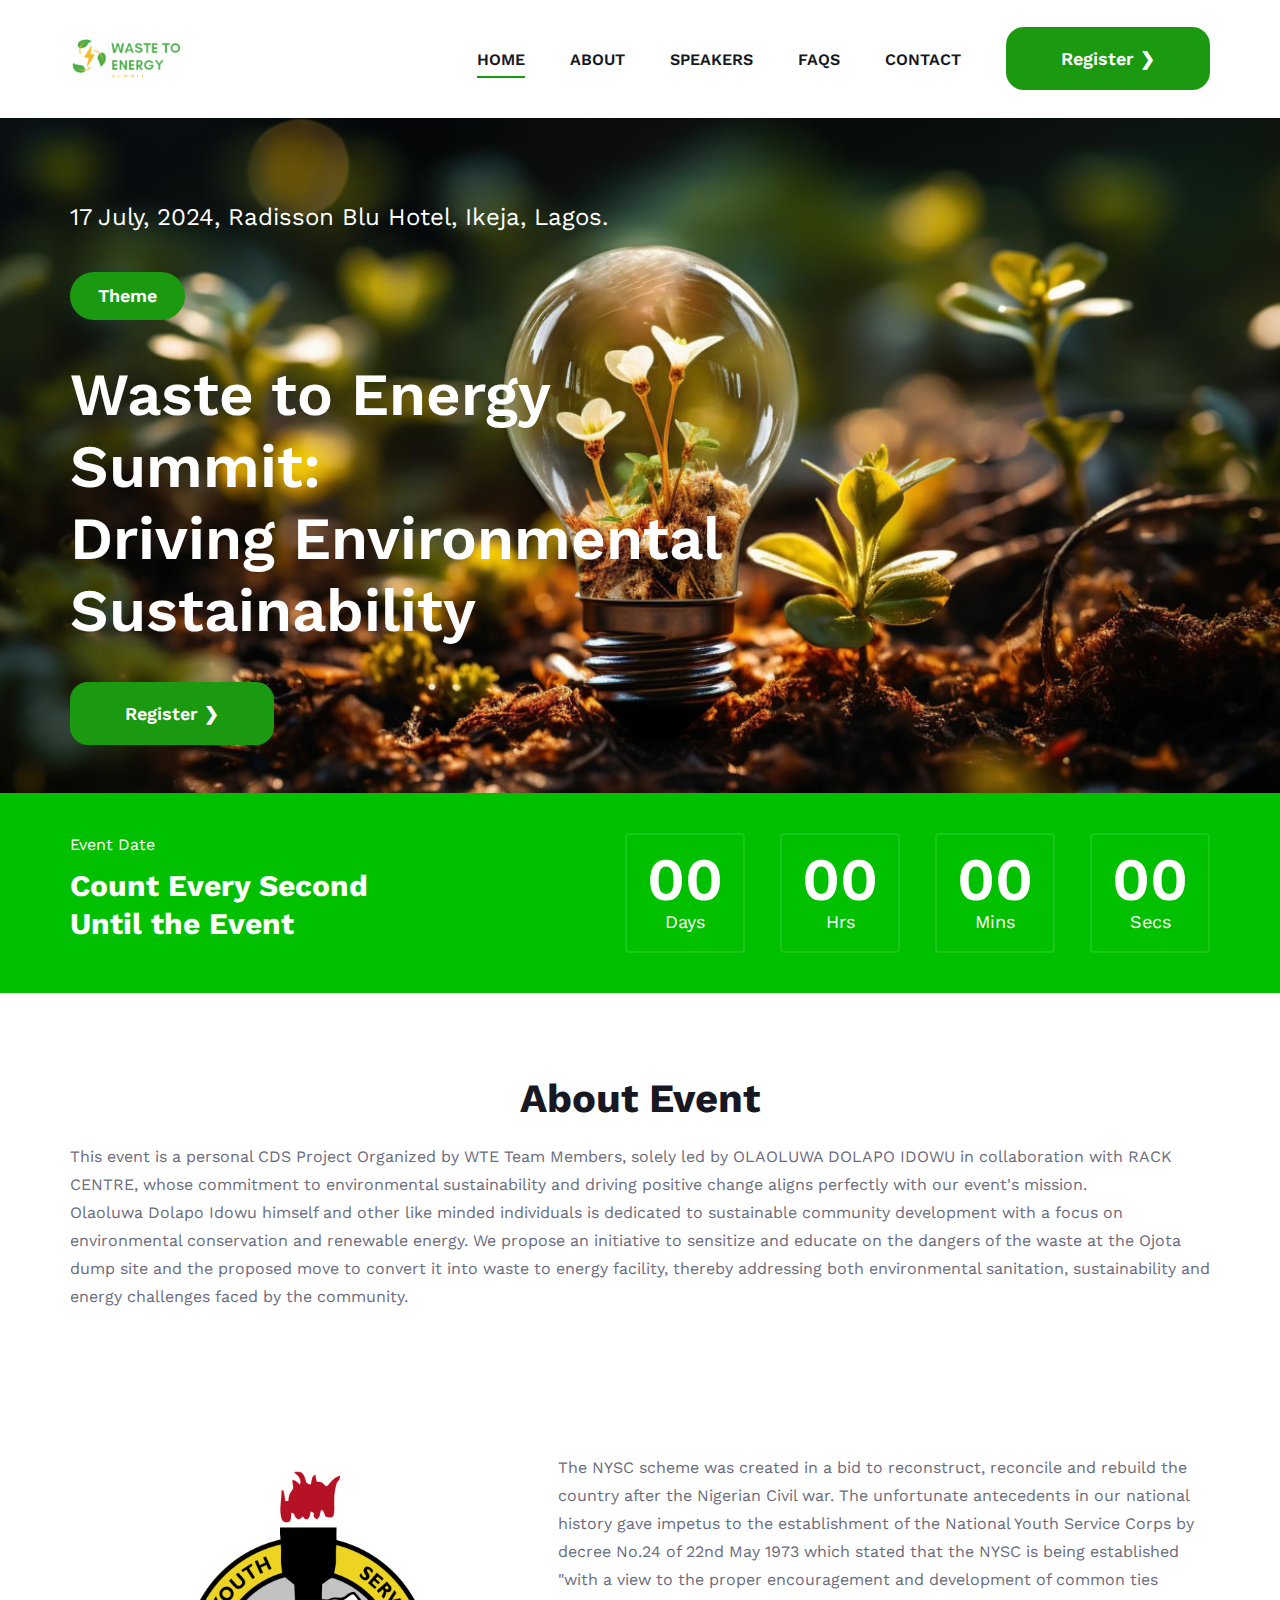
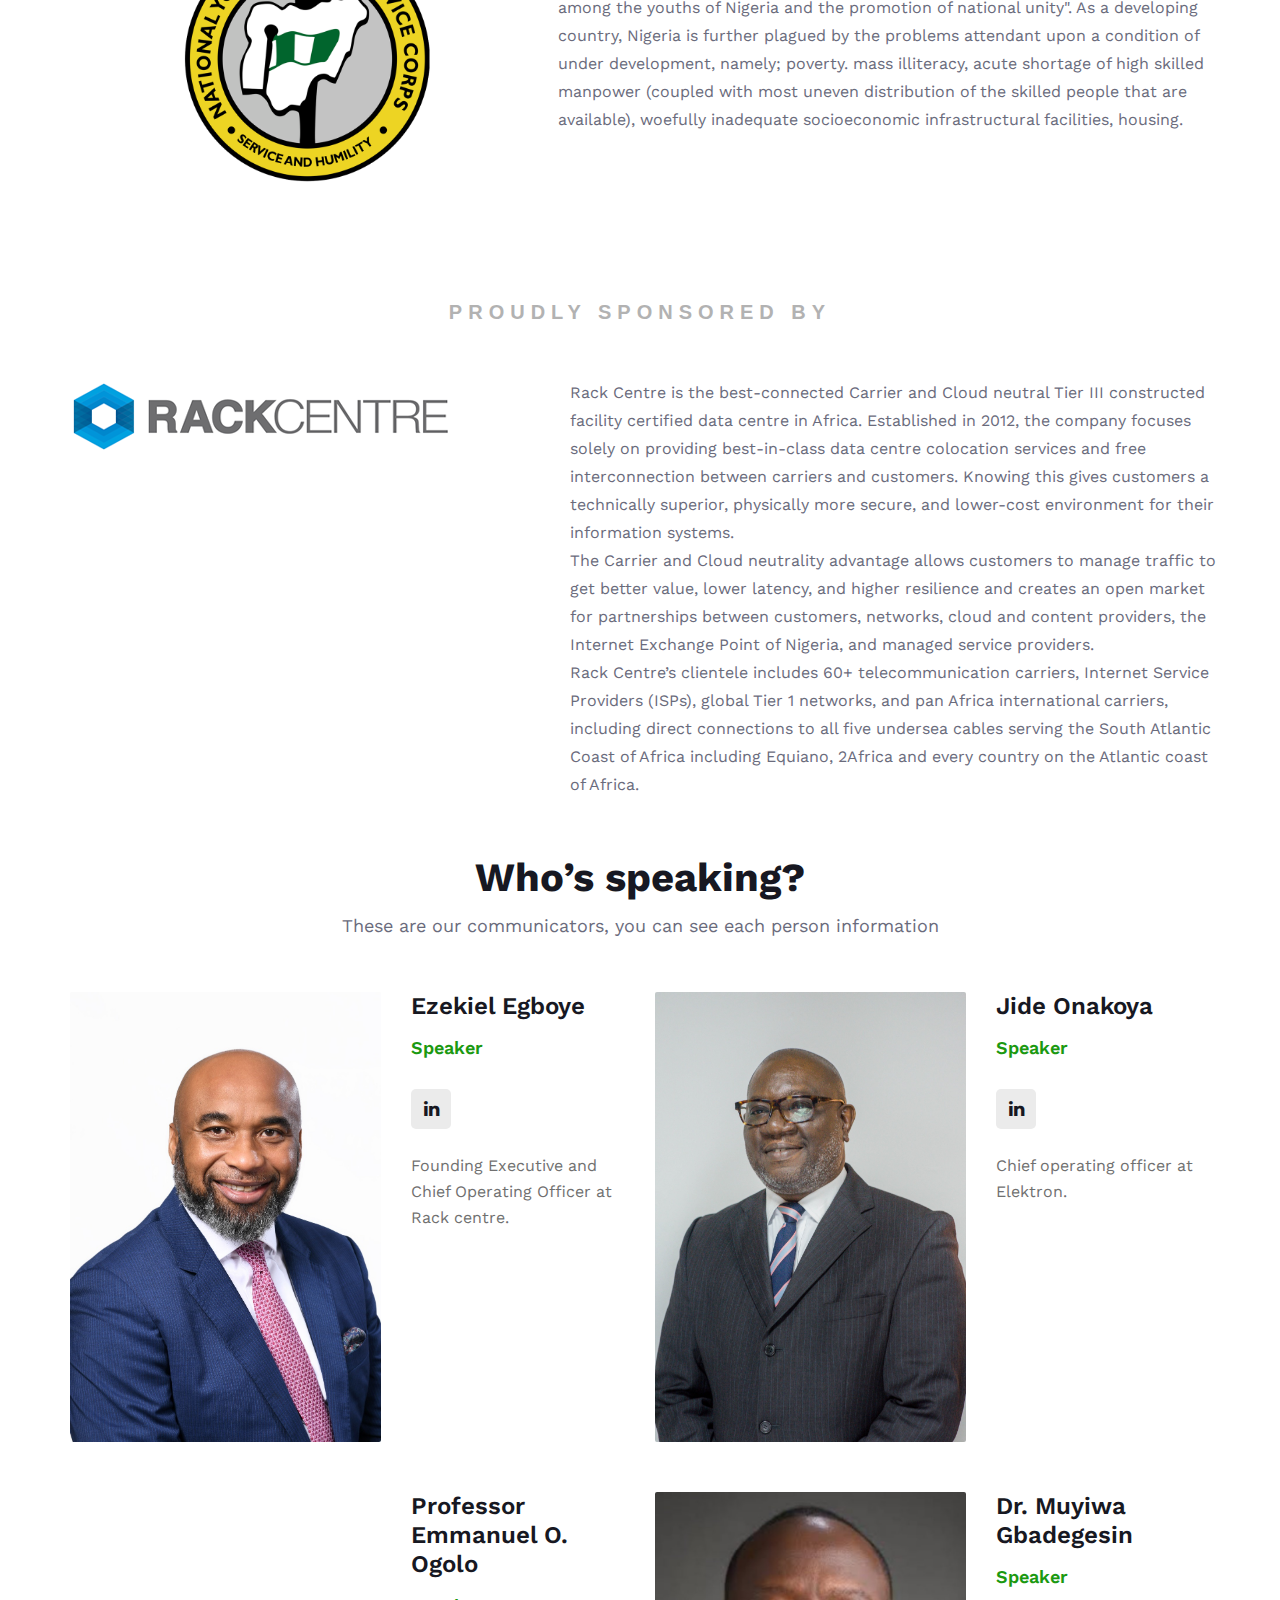
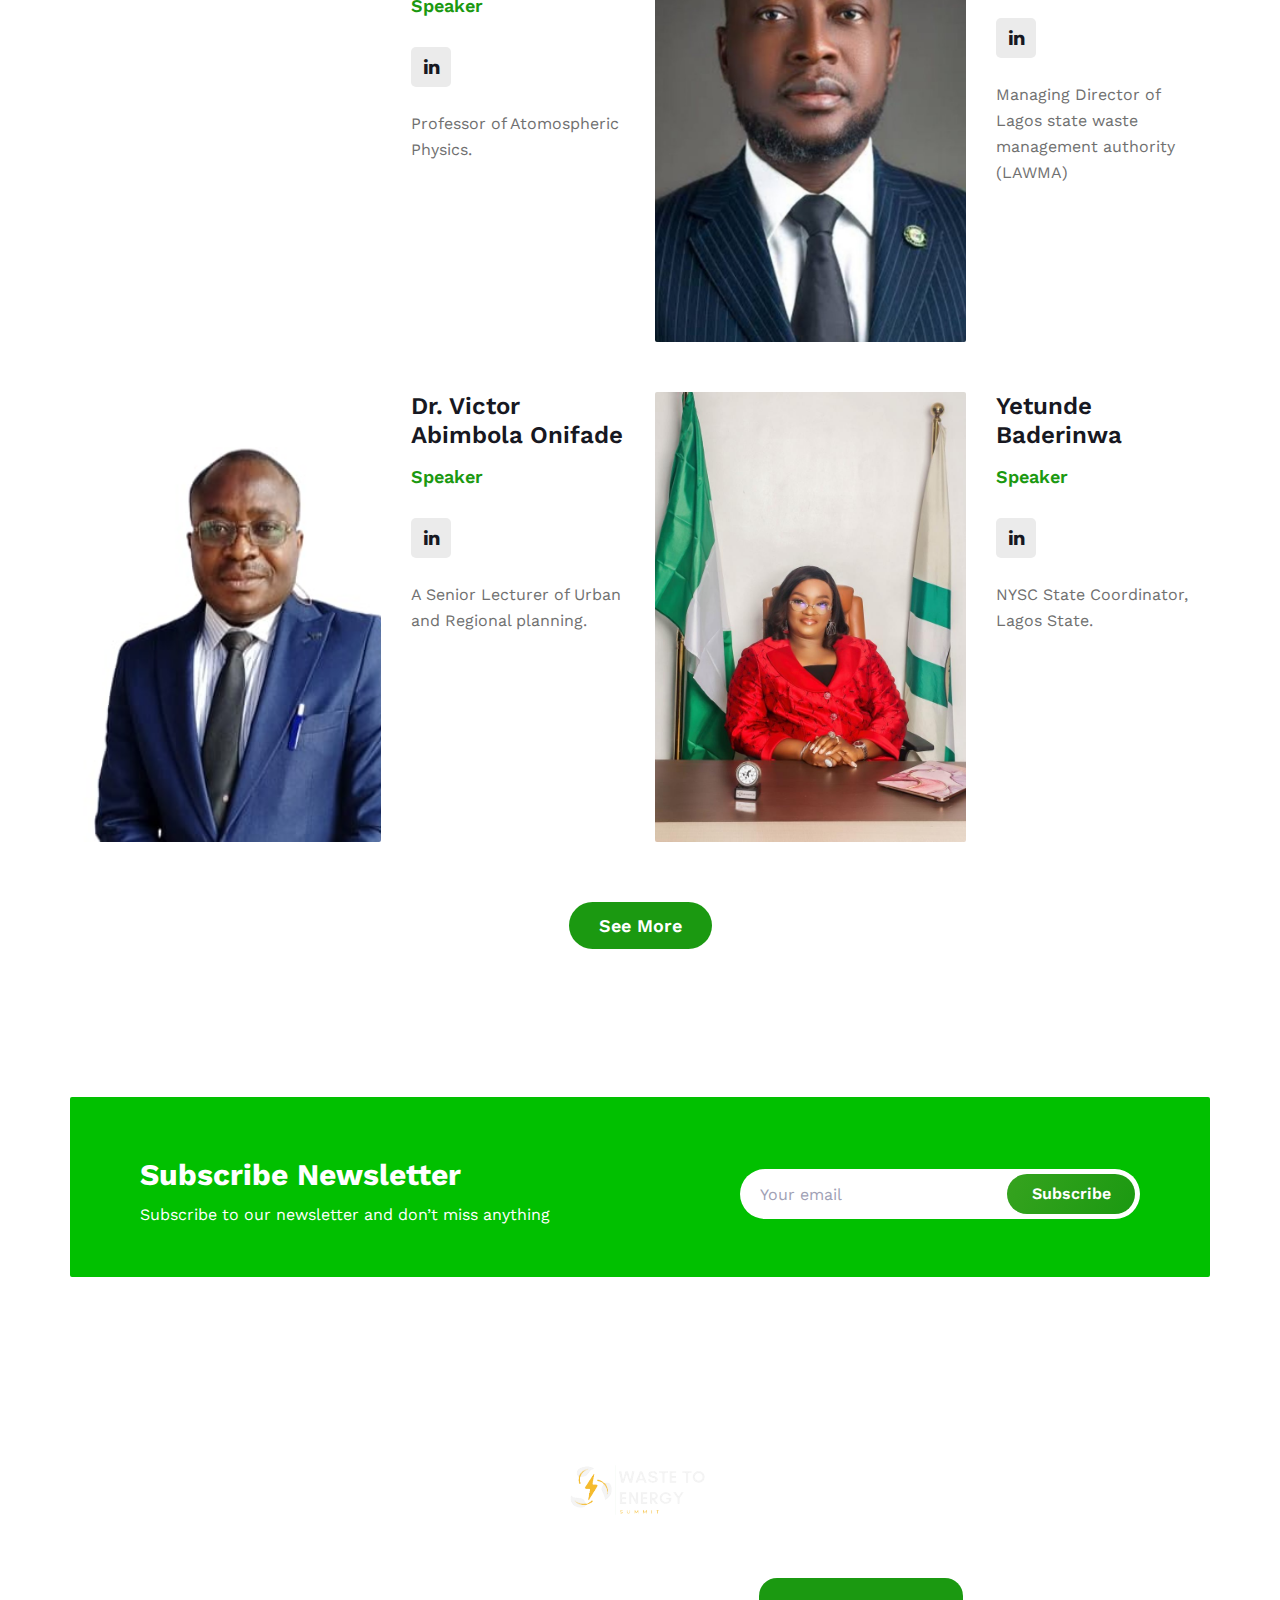
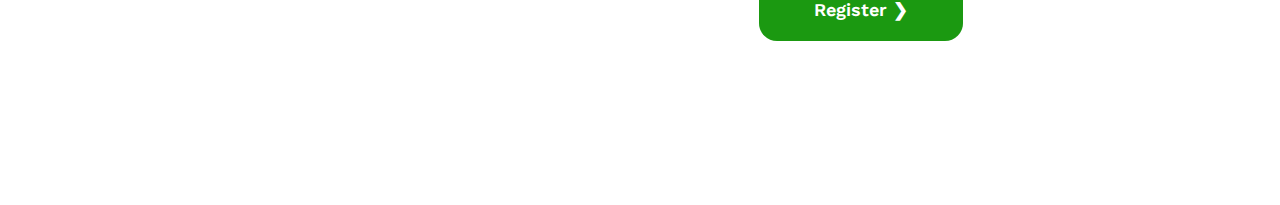
==== commit 43039b99: "prof img" ====
--- a/index.html
+++ b/index.html
@@ -245,7 +245,7 @@
                             <div class="row">
                                 <div class="col-lg-7">
                                     <div class="si-pic">
-                                        <img src="img/speakers/speaker-3.jpg" class="big-img" alt="">
+                                        <img src="img/speakers/speaker-3.JPG" class="big-img" alt="">
                                     </div>
                                 </div>
                                 <div class="col-lg-5">
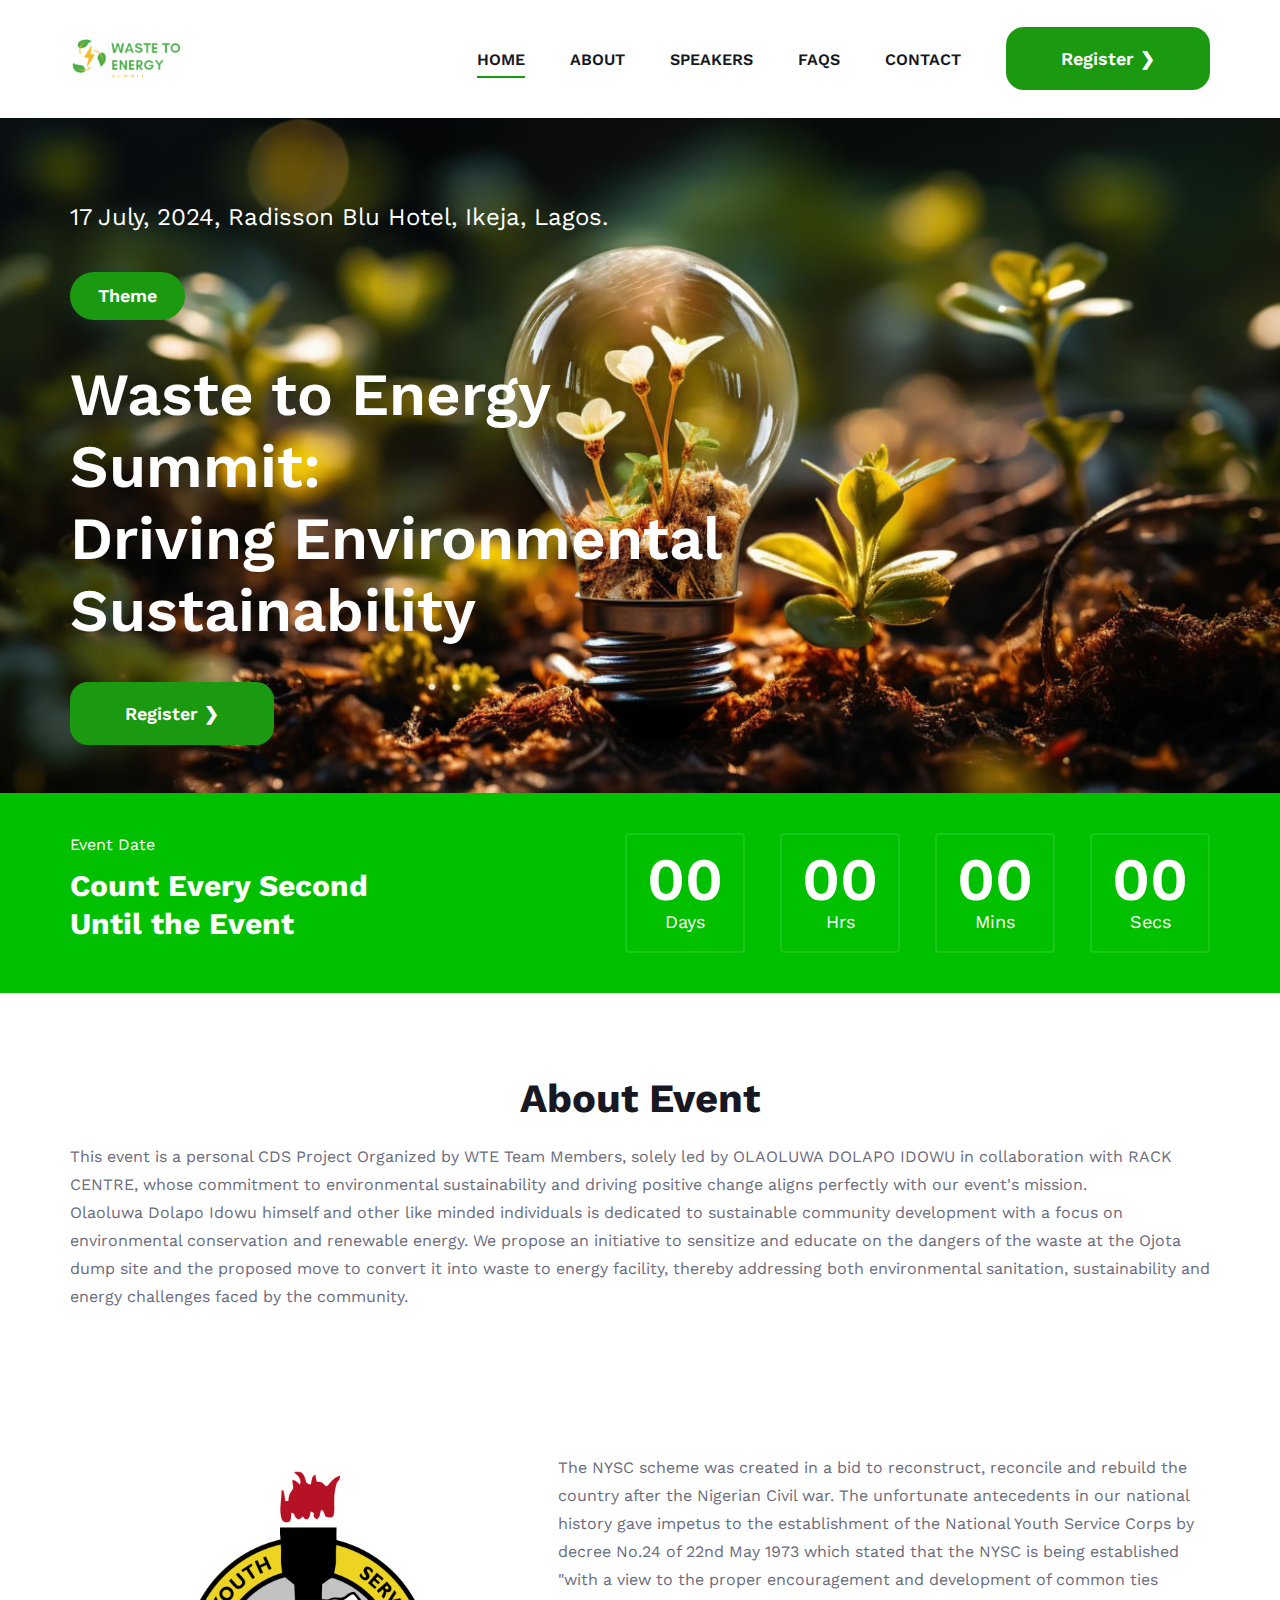
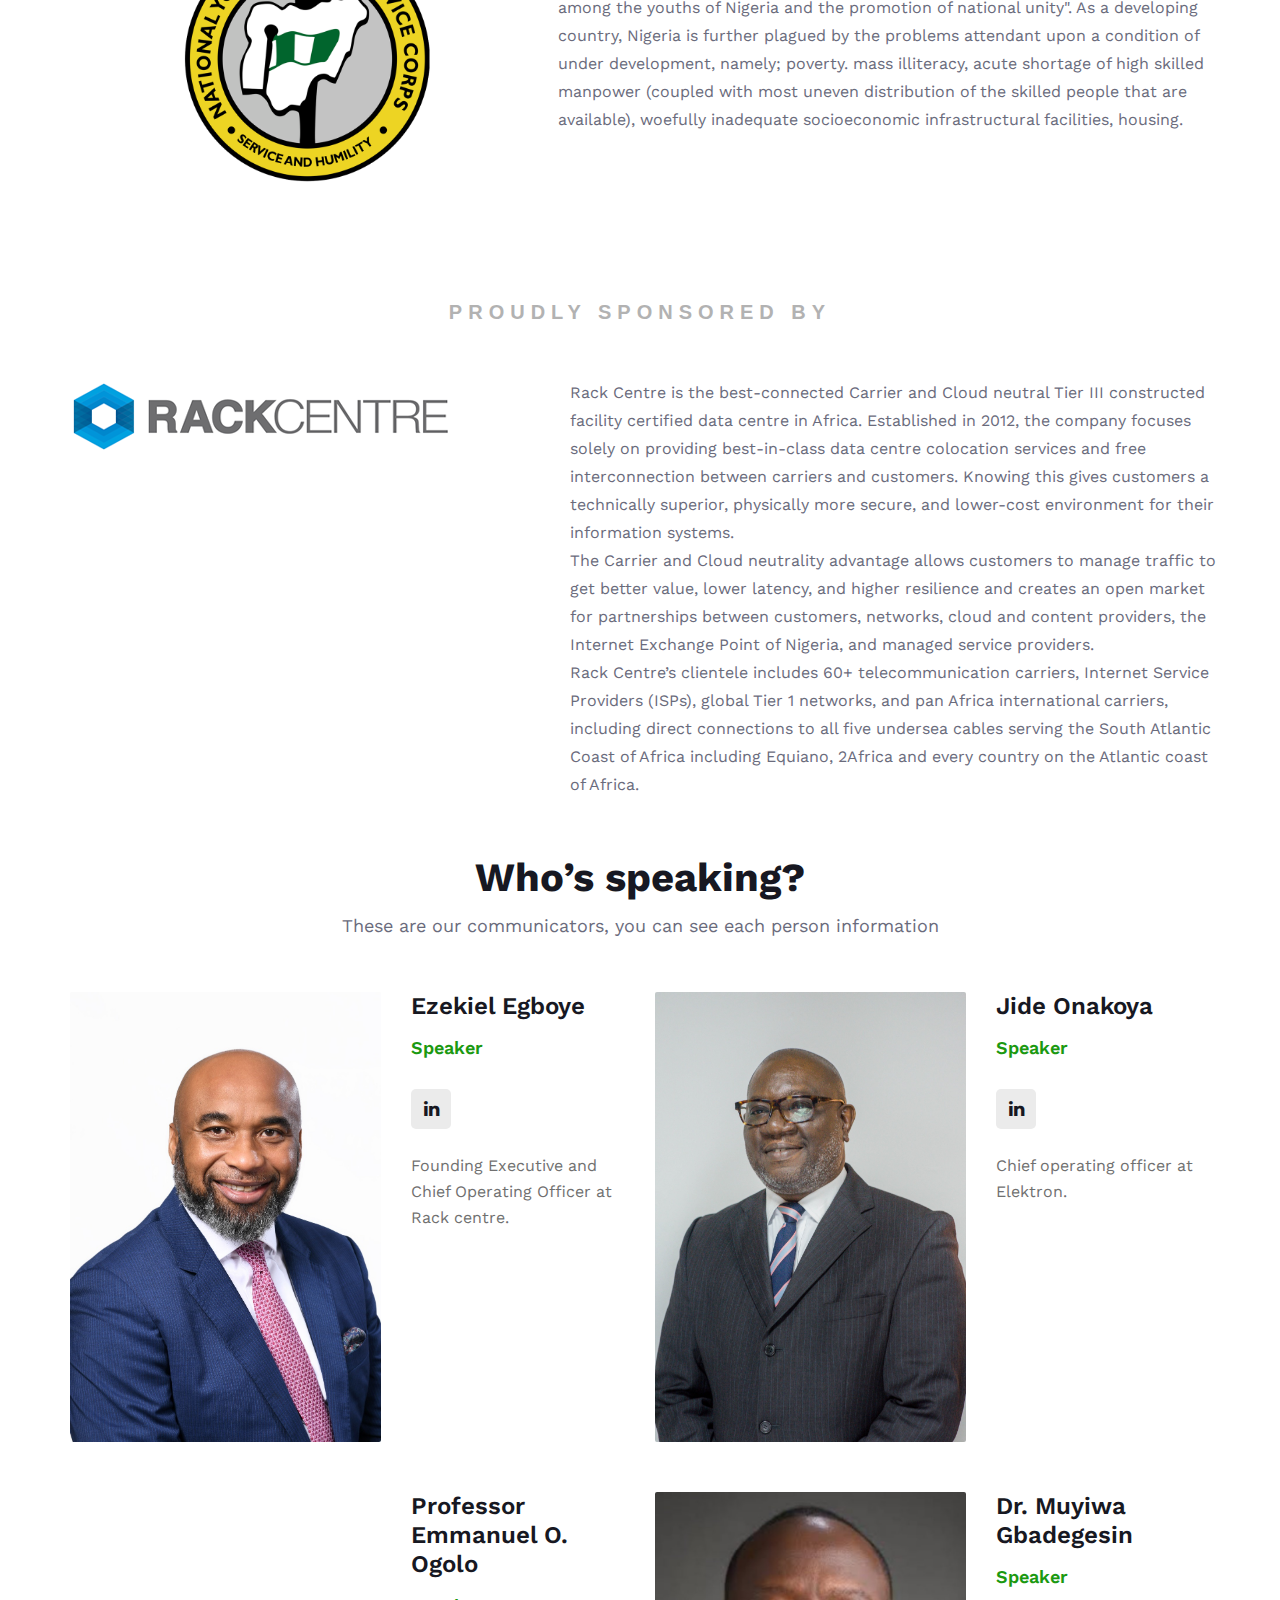
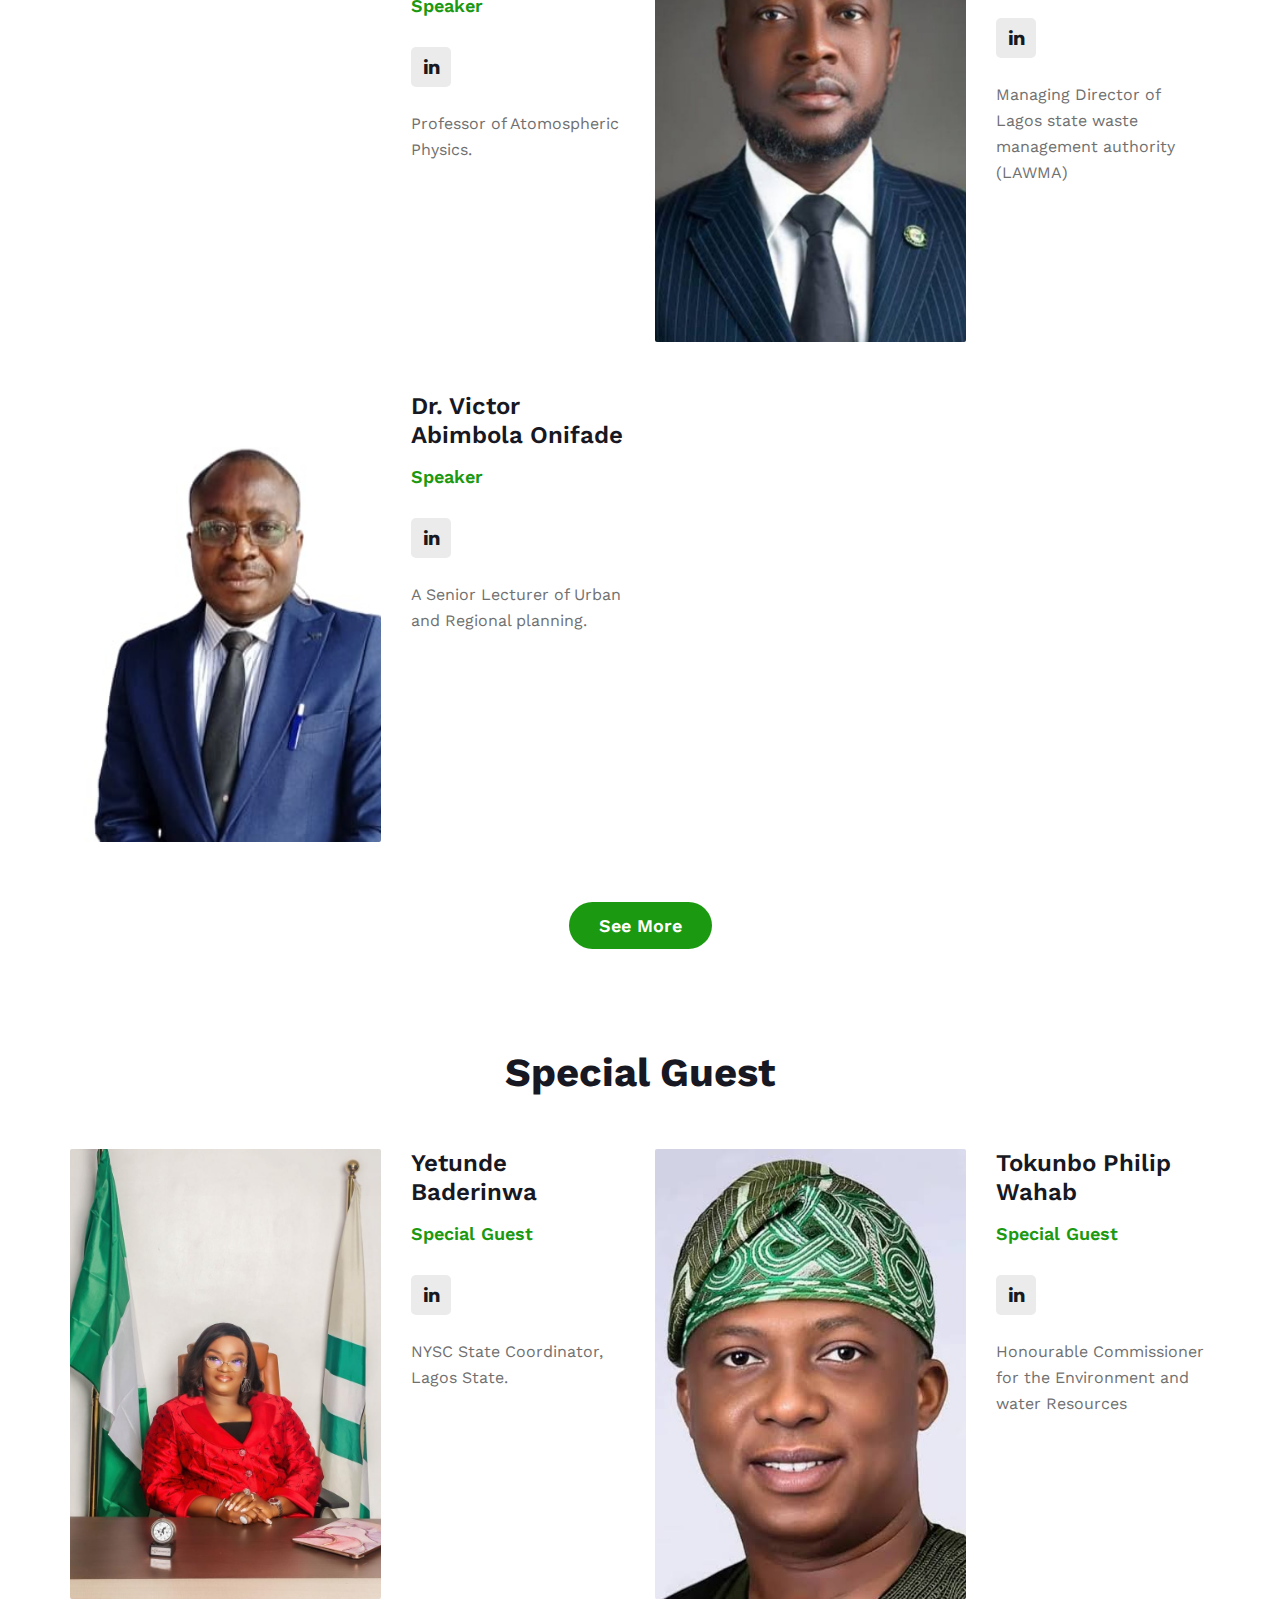
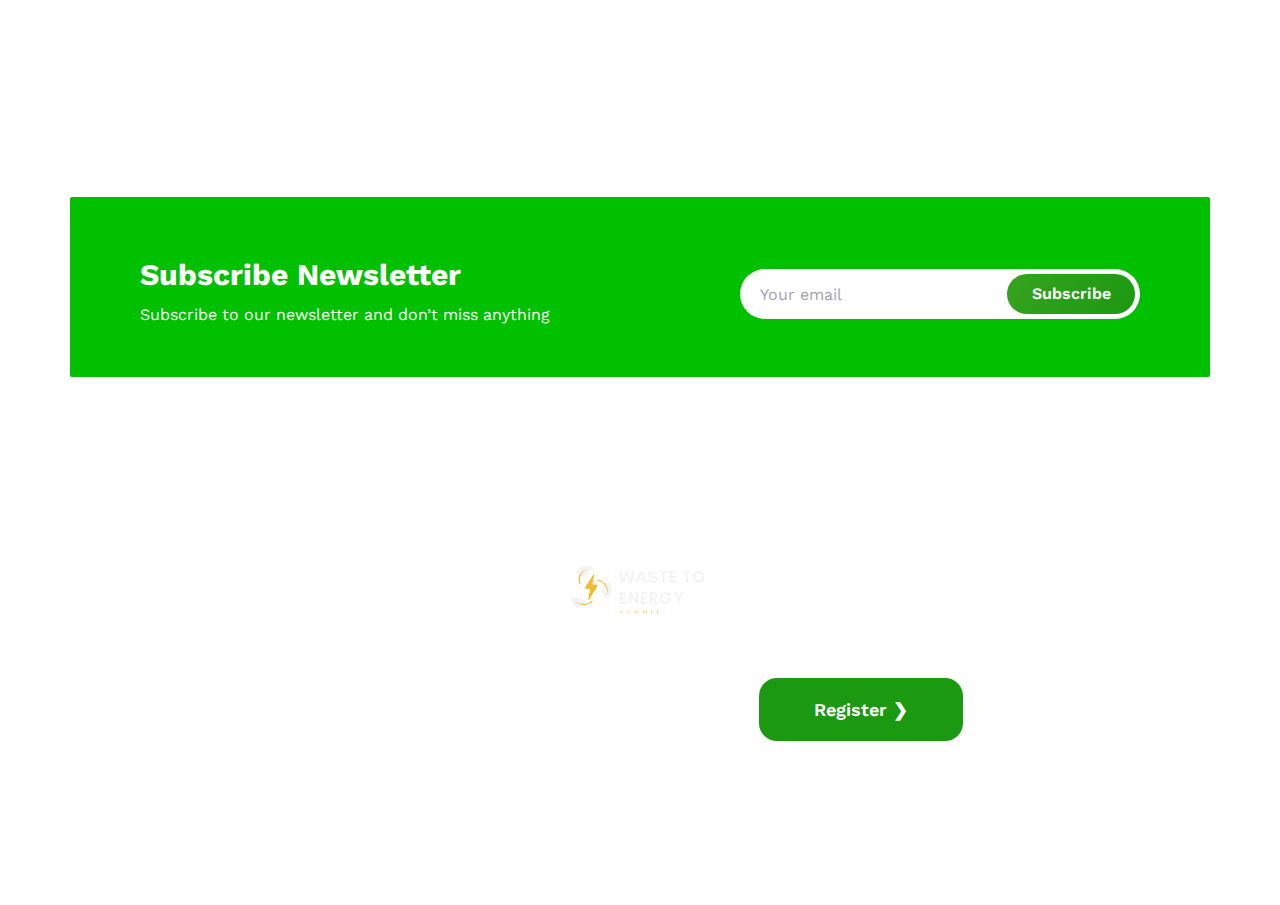
==== commit 59555e71: "special Guest" ====
--- a/index.html
+++ b/index.html
@@ -310,40 +310,84 @@
                                 </div>
                             </div>
                         </div>
-                </div>
-                <div class="col-sm-6">
-                    <div class="speaker-item">
-                        <div class="row">
-                            <div class="col-lg-7">
-                                <div class="si-pic">
-                                    <img src="img/speakers/speaker-6.JPG" class="big-img" alt="">
-                                </div>
-                            </div>
-                            <div class="col-lg-5">
-                                <div class="si-text">
-                                    <div class="si-title">
-                                        <h4>Yetunde Baderinwa</h4>
-                                        <span>Speaker</span>
-                                    </div>
-                                    <div class="si-social">
-                                        <a href="https://www.linkedin.com/in/yetunde-baderinwa-clam-24a0b6156" target="_blank"><i class="fa fa-linkedin"></i></a>
-                                    </div>
-                                    <p>NYSC State Coordinator, Lagos State.
-                                    </p>
-                                </div>
-                            </div>
-                        </div>
-                    </div>
-                </div>
-            </div>
+                    </div>
+                </div>
+                <div class="container">
+                    <div class="more-speakers">
+                        <a href="./speaker.html" class="primary-btn">See More</a>
+                    </div>
+                </div>
+        </section>
+    </section>
+     <!-- Speaker Section End -->
+
+     <!-- Special Guest Section Begin -->
+    <section class="team-member-section">
+        <div class="container">
+            <div class="row">
+                <div class="col-lg-12">
+                    <div class="section-title">
+                        <h2>Special Guest</h2>
+                    </div>
+                </div>
+            </div>
+        </div>
+        <section class="speaker-section spad">
             <div class="container">
-                <div class="more-speakers">
-                    <a href="./speaker.html" class="primary-btn">See More</a>
-                </div>
-            </div>
-        </section>
-    </section>
-    <!-- Speaker Section End -->
+                <div class="row">
+                    <div class="col-sm-6">
+                        <div class="speaker-item">
+                            <div class="row">
+                                <div class="col-lg-7">
+                                    <div class="si-pic">
+                                        <img src="img/speakers/speaker-6.JPG" class="big-img" alt="">
+                                    </div>
+                                </div>
+                                <div class="col-lg-5">
+                                    <div class="si-text">
+                                        <div class="si-title">
+                                            <h4>Yetunde Baderinwa</h4>
+                                            <span>Special Guest</span>
+                                        </div>
+                                        <div class="si-social">
+                                            <a href="https://www.linkedin.com/in/yetunde-baderinwa-clam-24a0b6156" target="_blank"><i class="fa fa-linkedin"></i></a>
+                                        </div>
+                                        <p>NYSC State Coordinator, Lagos State.
+                                        </p>
+                                    </div>
+                                </div>
+                            </div>
+                        </div>
+                    </div>
+                    <div class="col-sm-6">
+                        <div class="speaker-item">
+                            <div class="row">
+                                <div class="col-lg-7">
+                                    <div class="si-pic">
+                                        <img src="img/speakers/speaker-7.jpg" class="big-img" alt="">
+                                    </div>
+                                </div>
+                                <div class="col-lg-5">
+                                    <div class="si-text">
+                                        <div class="si-title">
+                                            <h4>Tokunbo Philip Wahab</h4>
+                                            <span>Special Guest</span>
+                                        </div>
+                                        <div class="si-social">
+                                            <a href="#" target="_blank"><i class="fa fa-linkedin"></i></a>
+                                        </div>
+                                        <p>Honourable Commissioner for the Environment and water Resources
+                                        </p>
+                                    </div>
+                                </div>
+                            </div>
+                        </div>
+                    </div>
+                </div>
+            </div>
+        </section>    
+    </section>
+    <!-- Speacial Guest Section End -->
 
     <!-- Newslatter Section Begin -->
     <section class="newslatter-section spad">
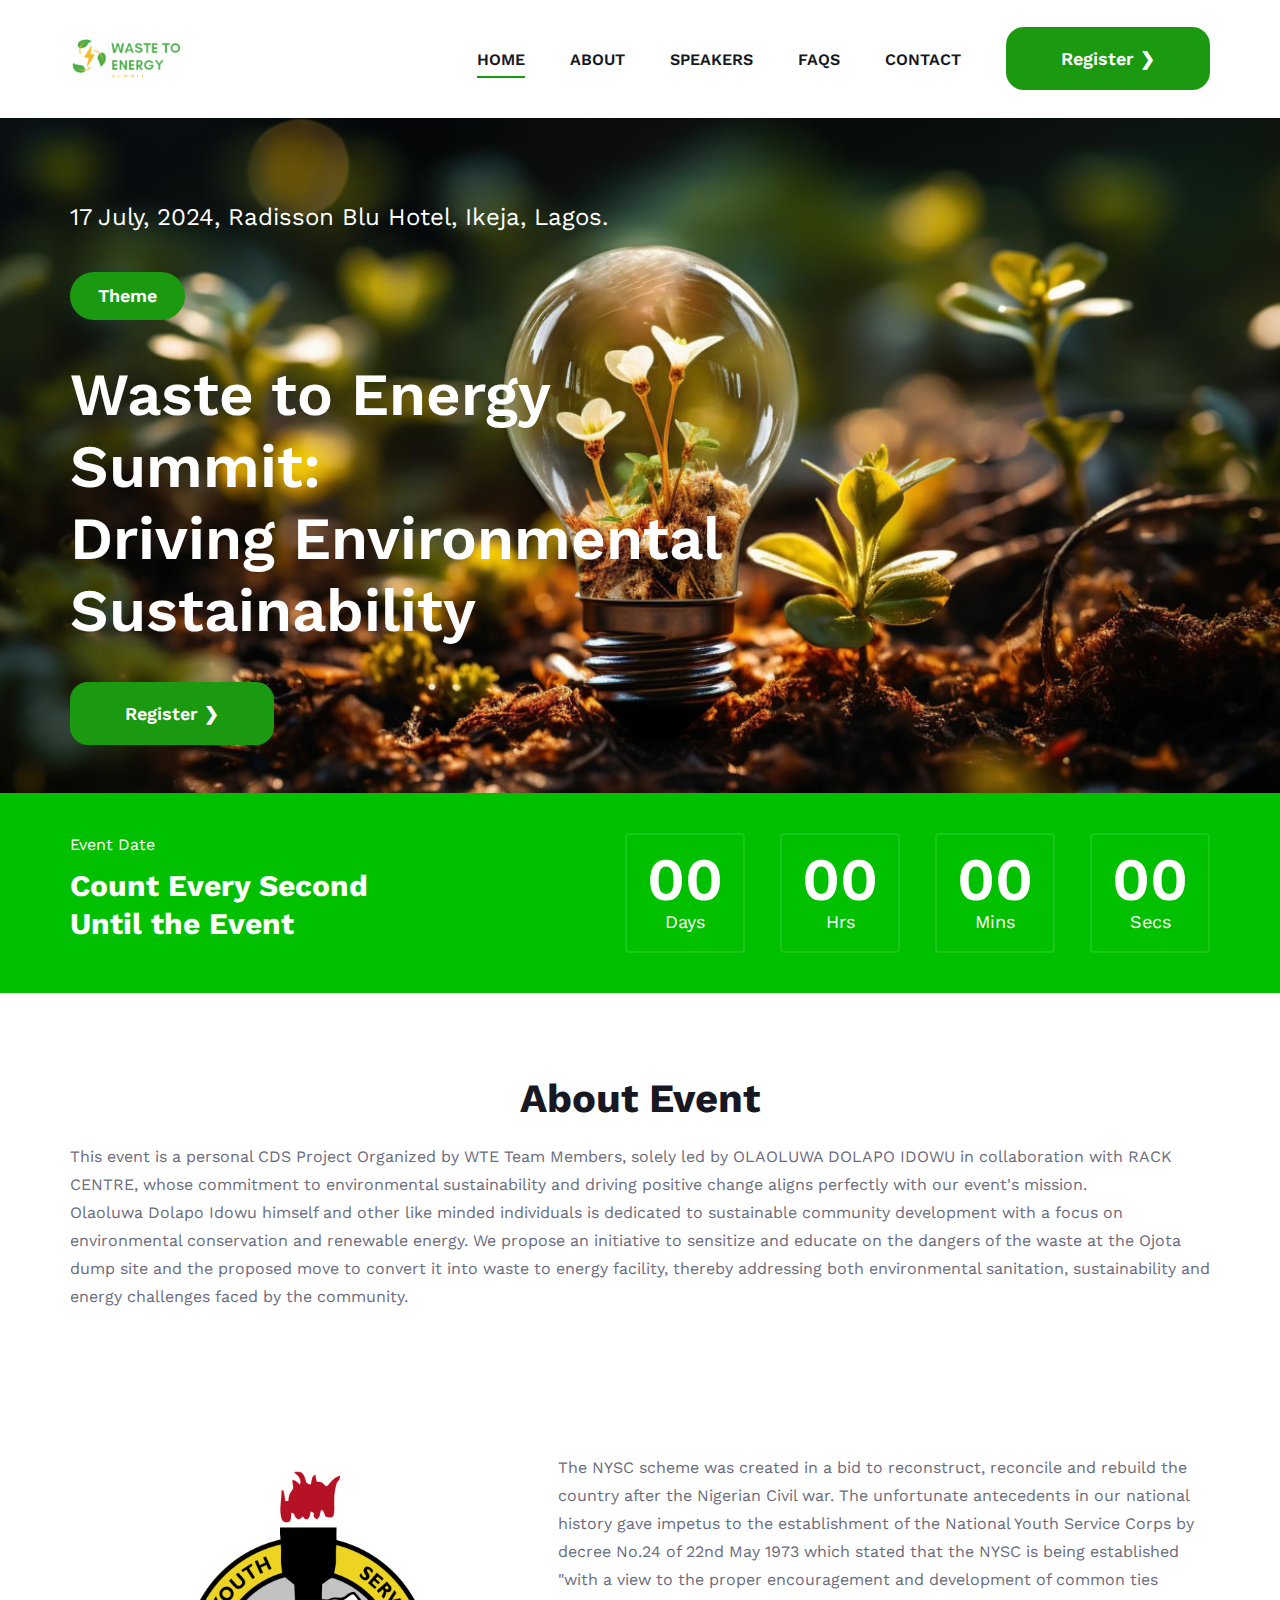
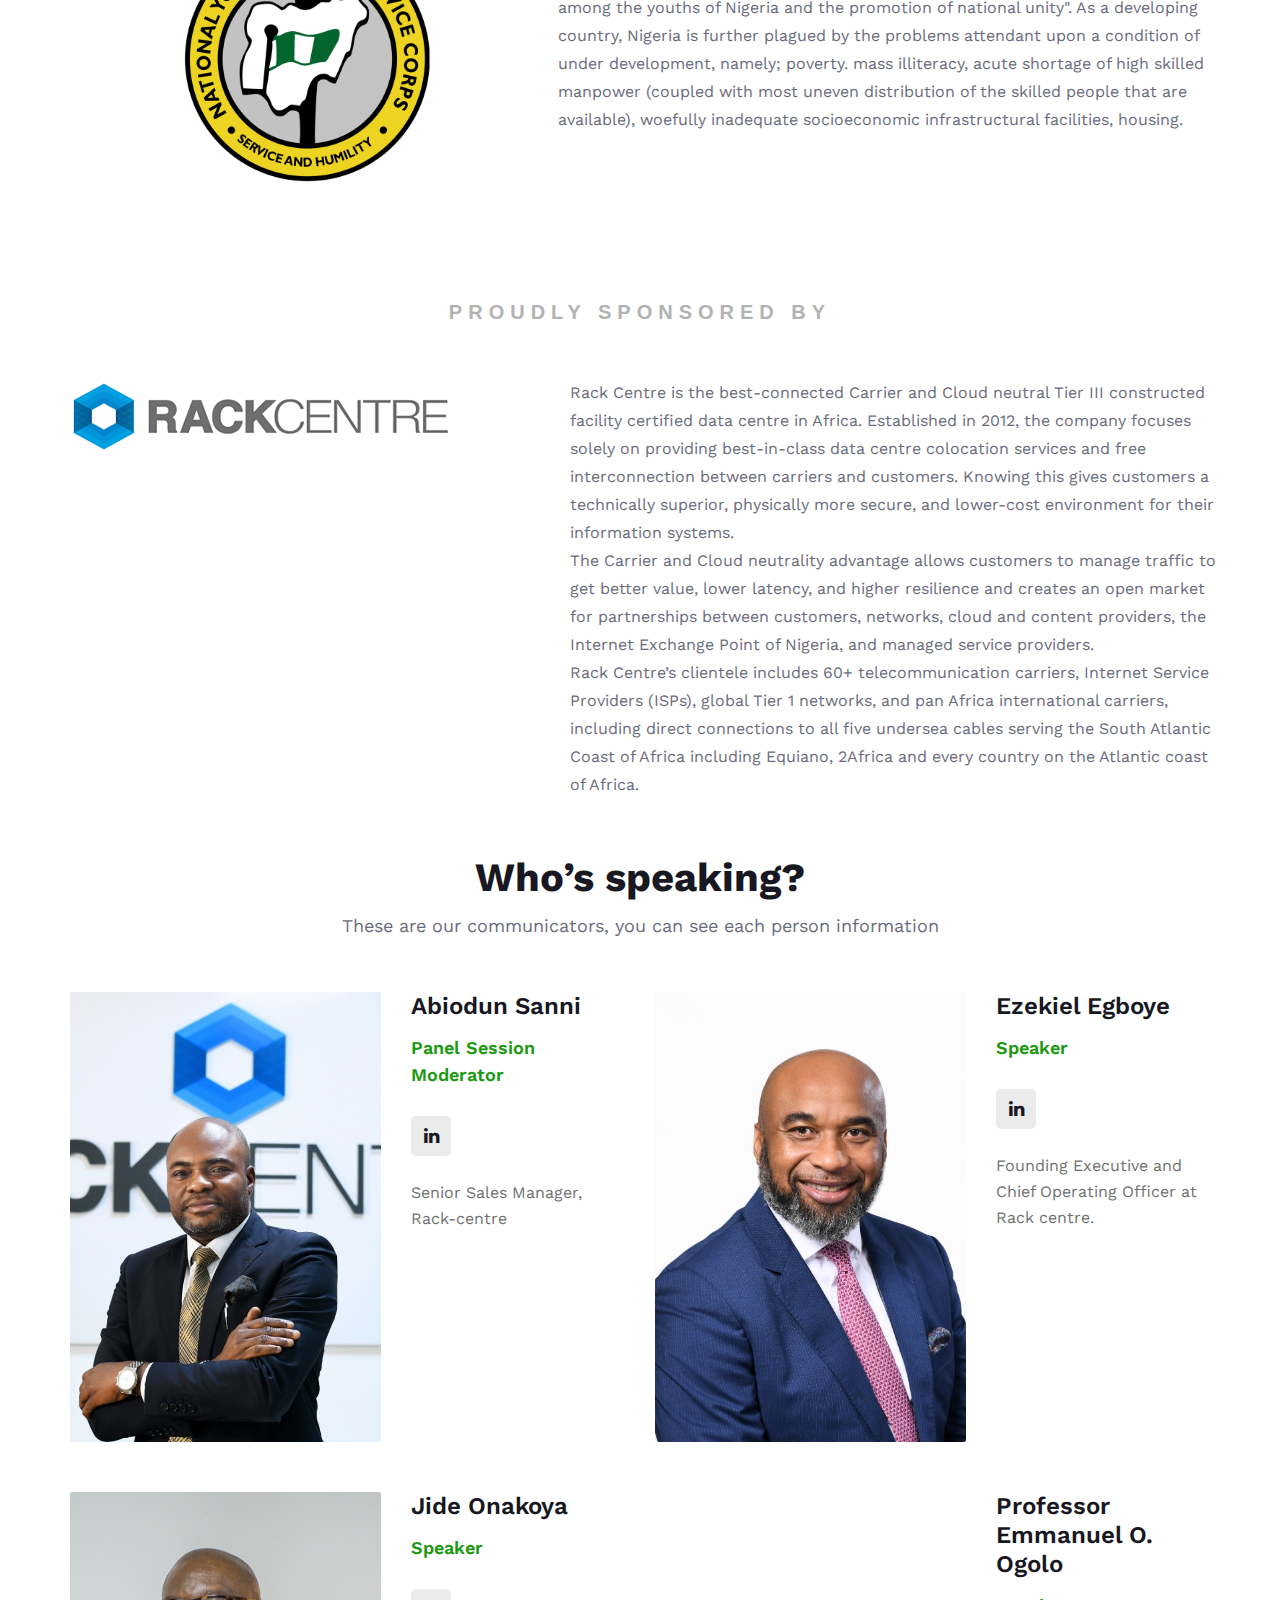
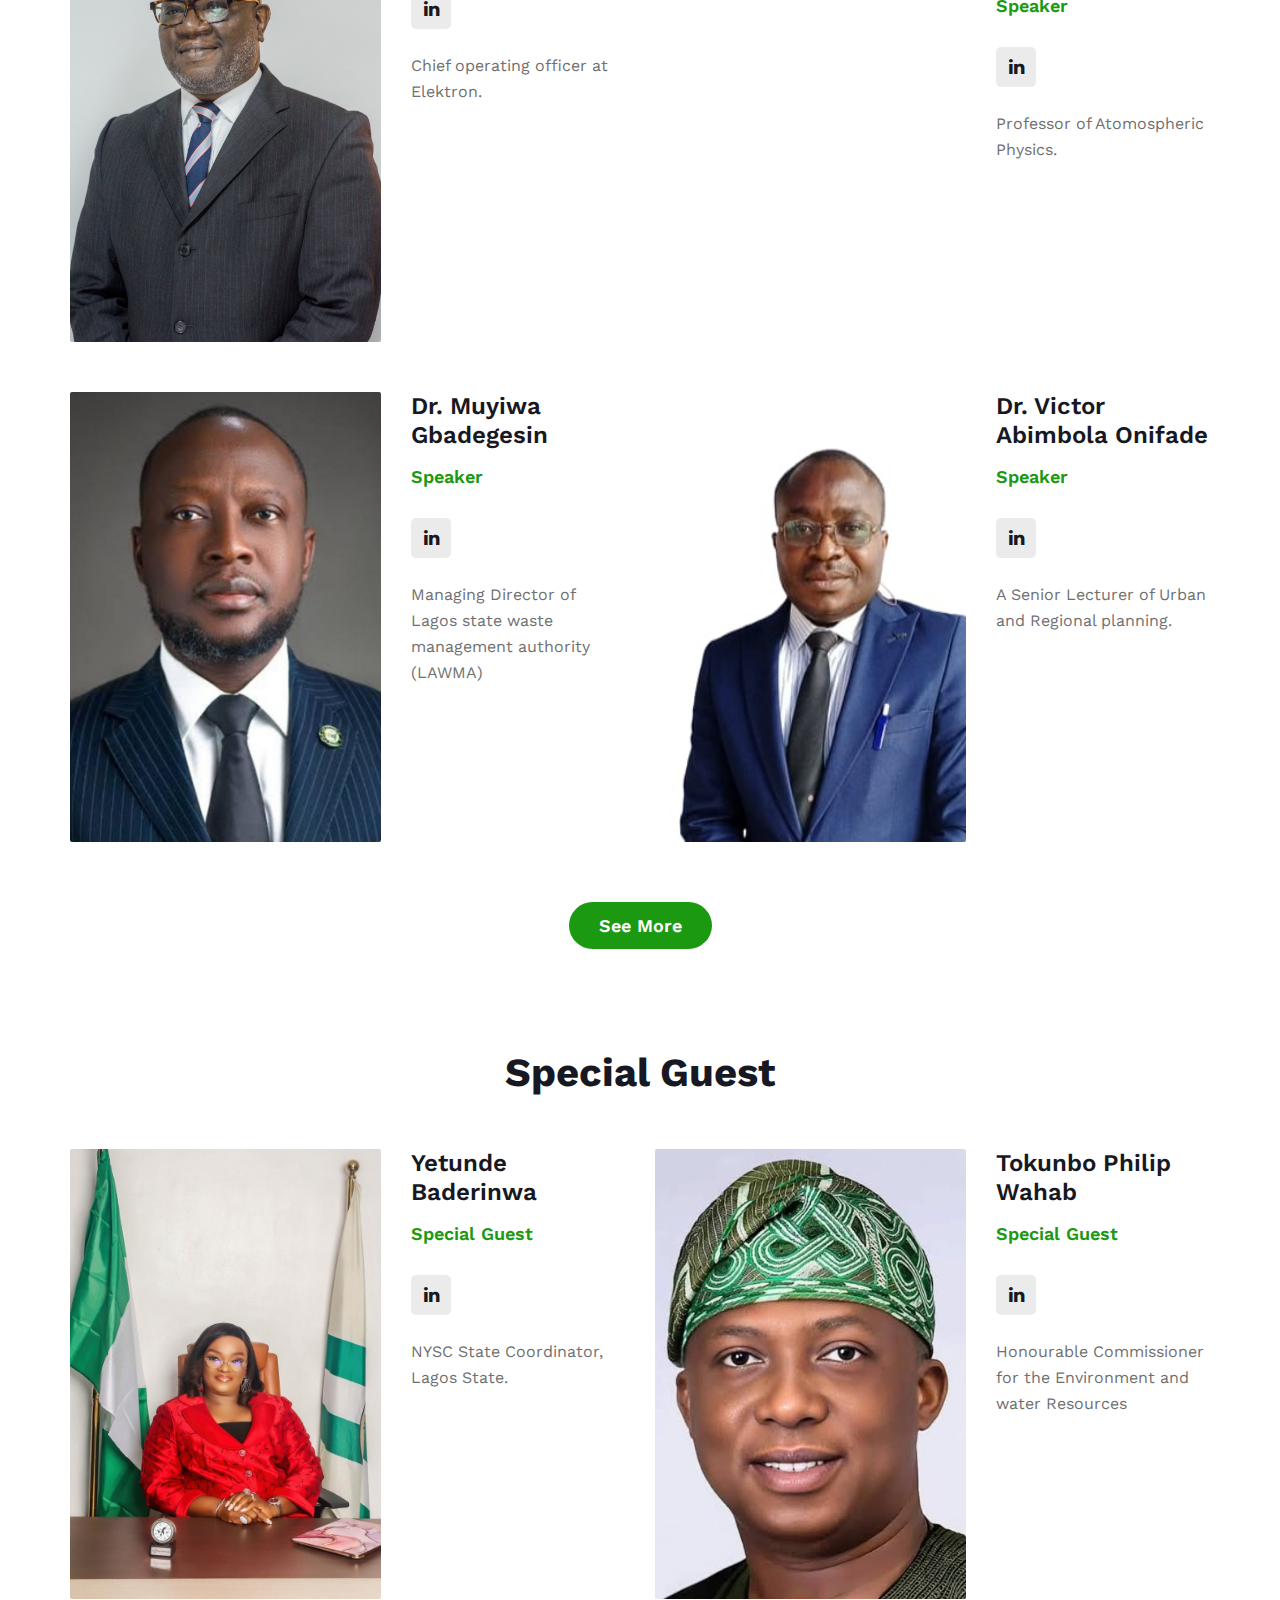
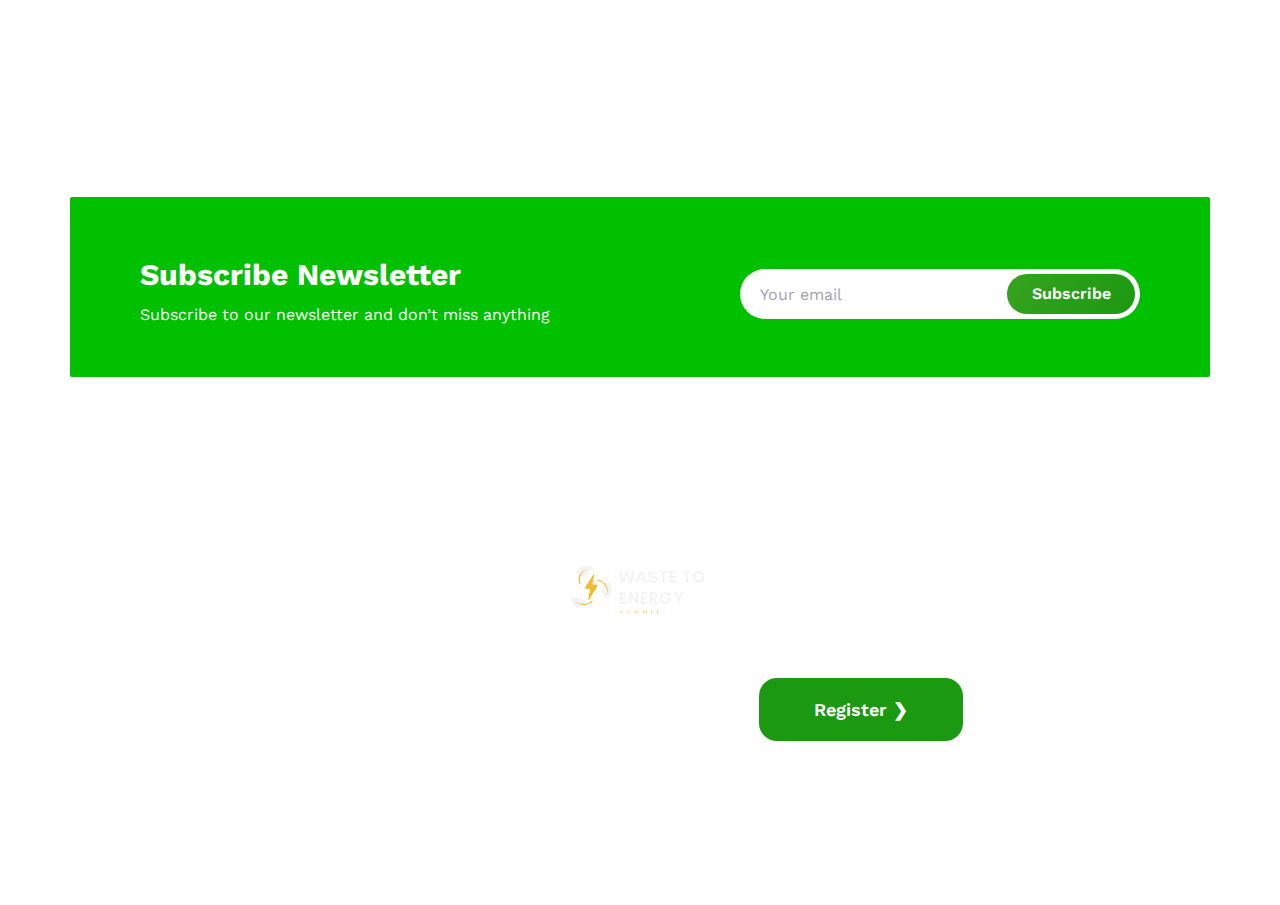
==== commit 5387fd69: "update speaker" ====
--- a/index.html
+++ b/index.html
@@ -197,6 +197,30 @@
                             <div class="row">
                                 <div class="col-lg-7">
                                     <div class="si-pic">
+                                        <img src="img/speakers/speaker-8.jpg" class="big-img" alt="">
+                                    </div>
+                                </div>
+                                <div class="col-lg-5">
+                                    <div class="si-text">
+                                        <div class="si-title">
+                                            <h4>Abiodun Sanni</h4>
+                                            <span>Panel Session Moderator</span>
+                                        </div>
+                                        <div class="si-social">
+                                            <a href="https://www.linkedin.com/in/a-sanni1993" target="_blank"><i class="fa fa-linkedin"></i></a>
+                                        </div>
+                                        <p>Senior Sales Manager, Rack-centre
+                                        </p>
+                                    </div>
+                                </div>
+                            </div>
+                        </div>
+                    </div>
+                    <div class="col-sm-6">
+                        <div class="speaker-item">
+                            <div class="row">
+                                <div class="col-lg-7">
+                                    <div class="si-pic">
                                         <img src="img/speakers/speaker-1.jpeg" class="big-img" alt="">
                                     </div>
                                 </div>
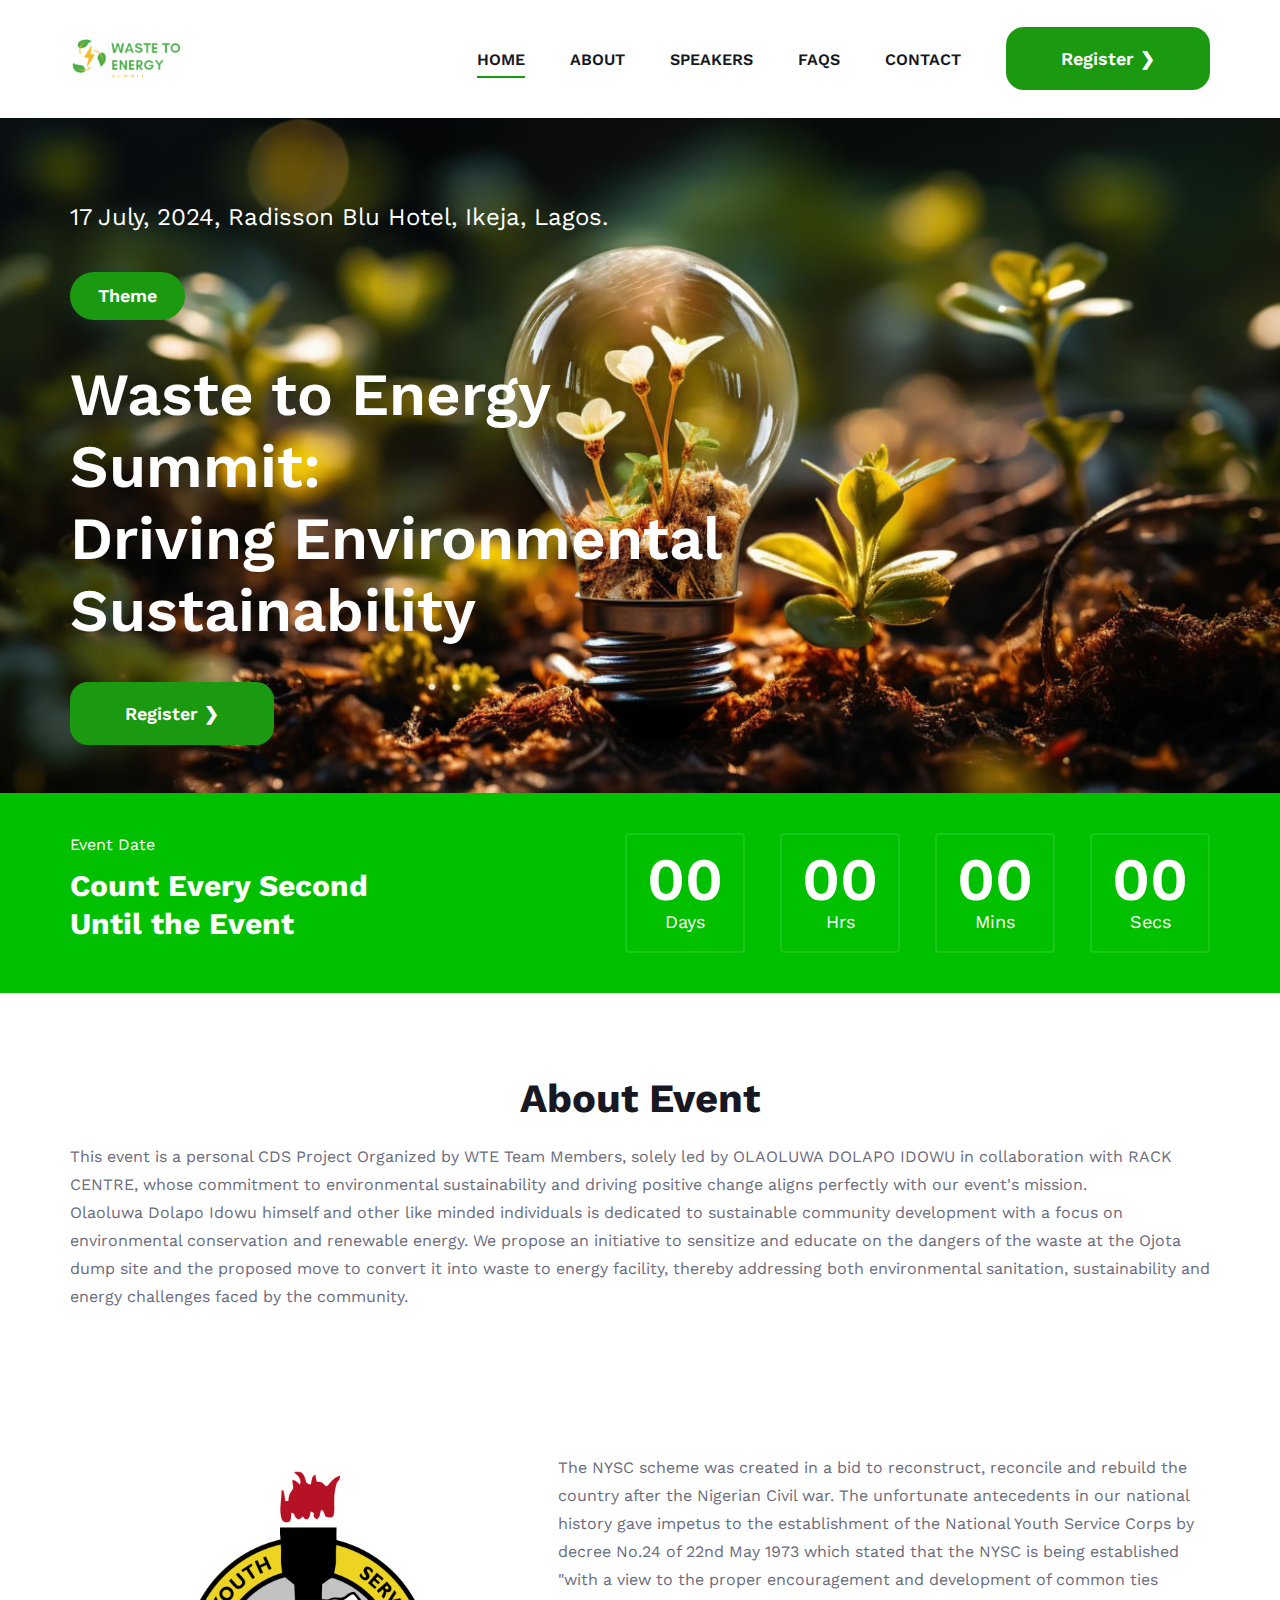
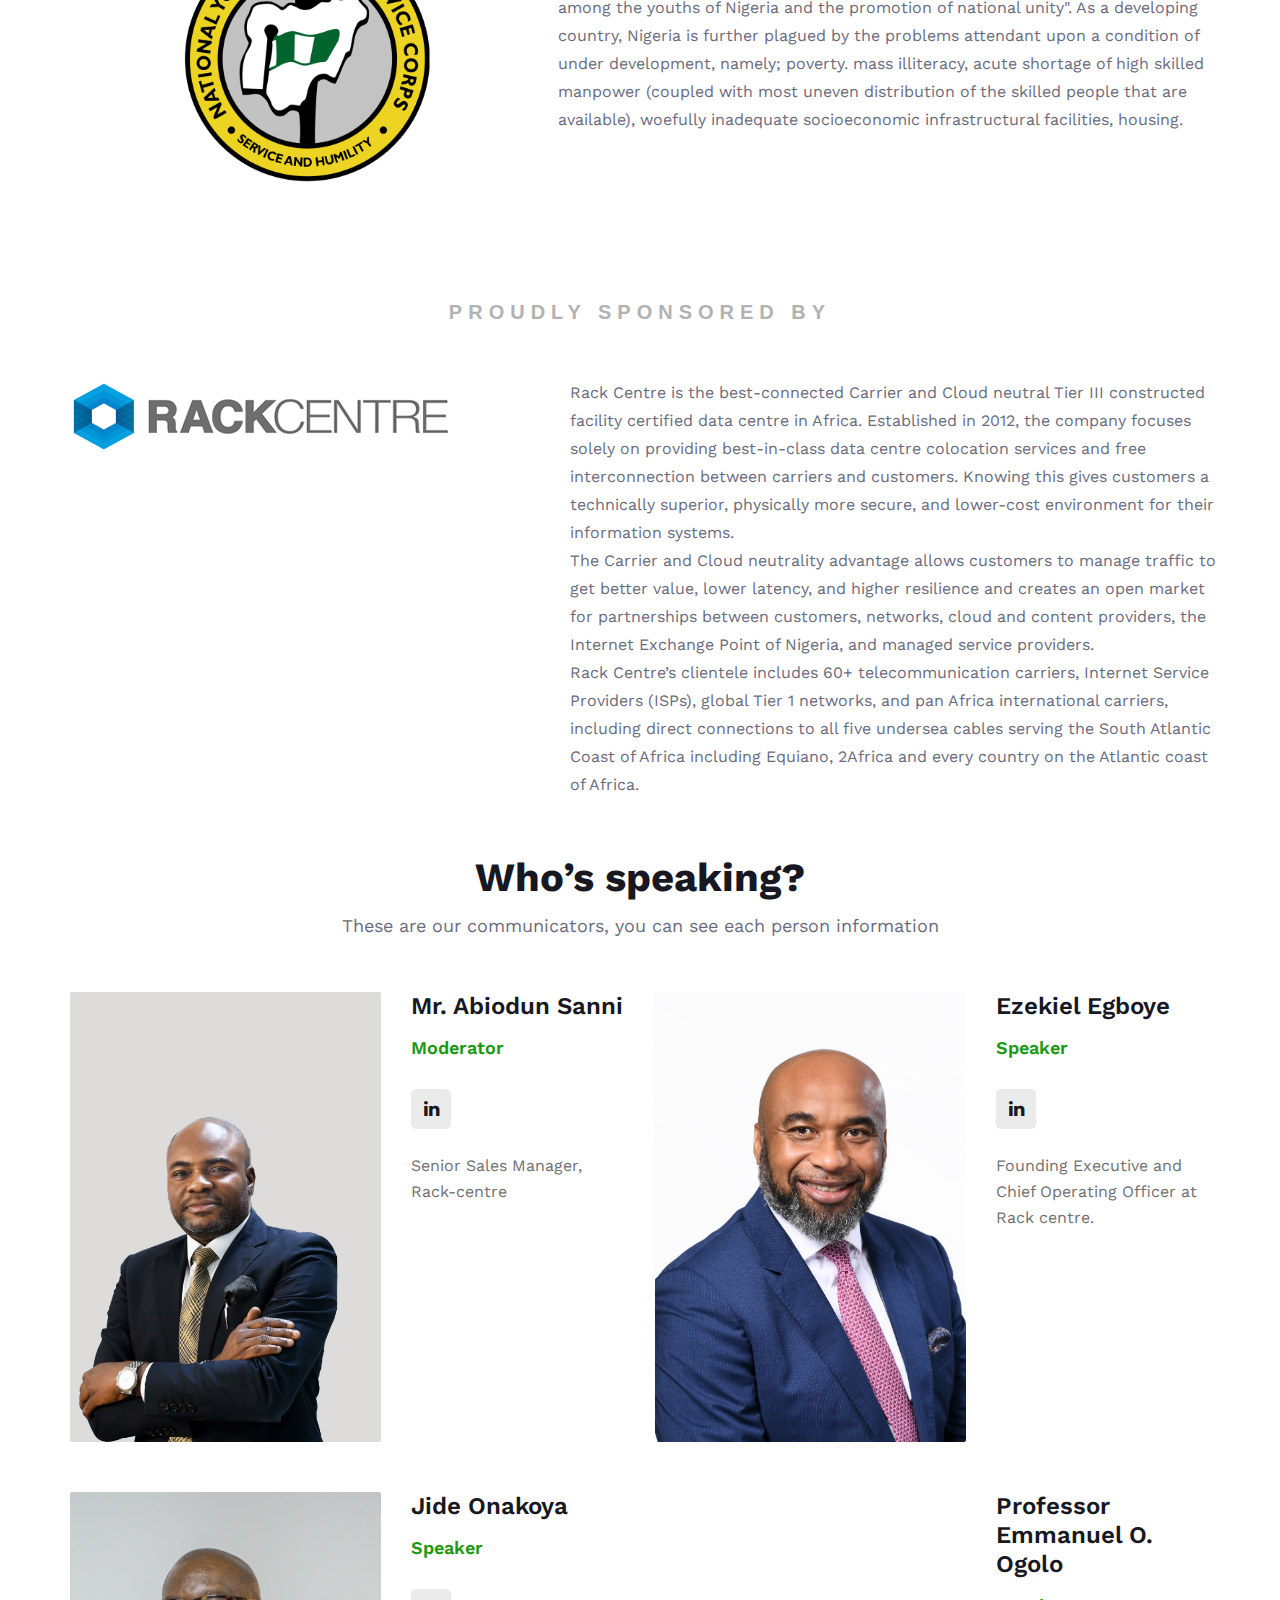
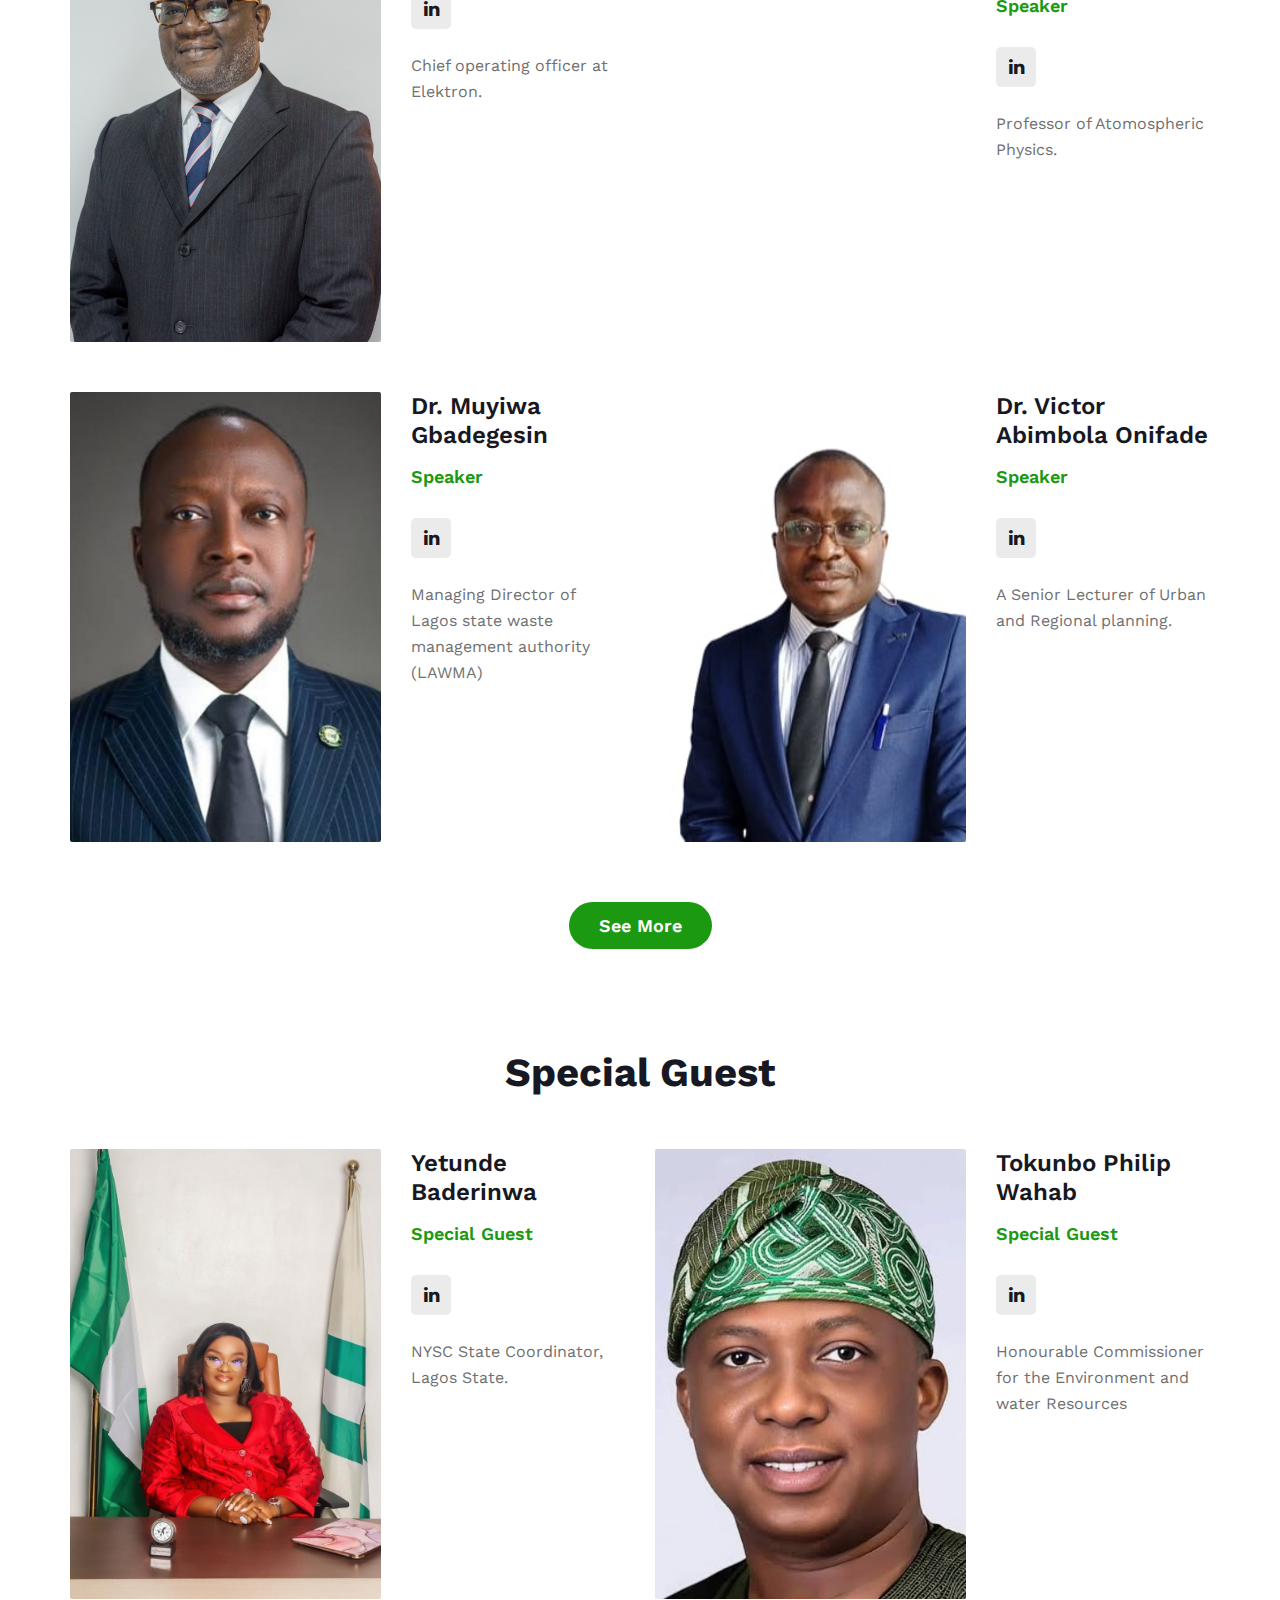
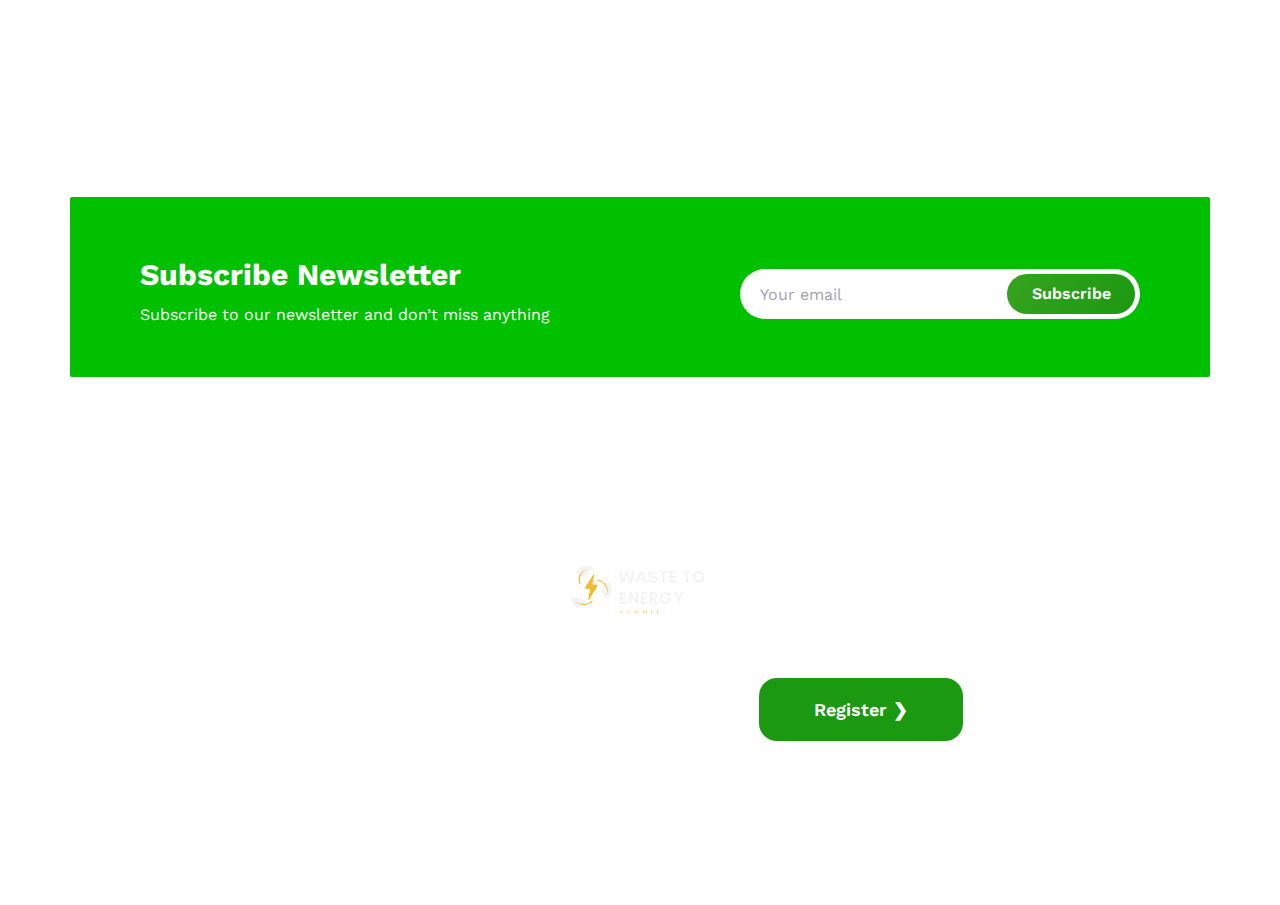
==== commit 8f386cdc: "speaker bg img" ====
--- a/index.html
+++ b/index.html
@@ -197,14 +197,14 @@
                             <div class="row">
                                 <div class="col-lg-7">
                                     <div class="si-pic">
-                                        <img src="img/speakers/speaker-8.jpg" class="big-img" alt="">
-                                    </div>
-                                </div>
-                                <div class="col-lg-5">
-                                    <div class="si-text">
-                                        <div class="si-title">
-                                            <h4>Abiodun Sanni</h4>
-                                            <span>Panel Session Moderator</span>
+                                        <img src="img/speakers/speaker-8.PNG" class="big-img" alt="">
+                                    </div>
+                                </div>
+                                <div class="col-lg-5">
+                                    <div class="si-text">
+                                        <div class="si-title">
+                                            <h4>Mr. Abiodun Sanni</h4>
+                                            <span>Moderator</span>
                                         </div>
                                         <div class="si-social">
                                             <a href="https://www.linkedin.com/in/a-sanni1993" target="_blank"><i class="fa fa-linkedin"></i></a>
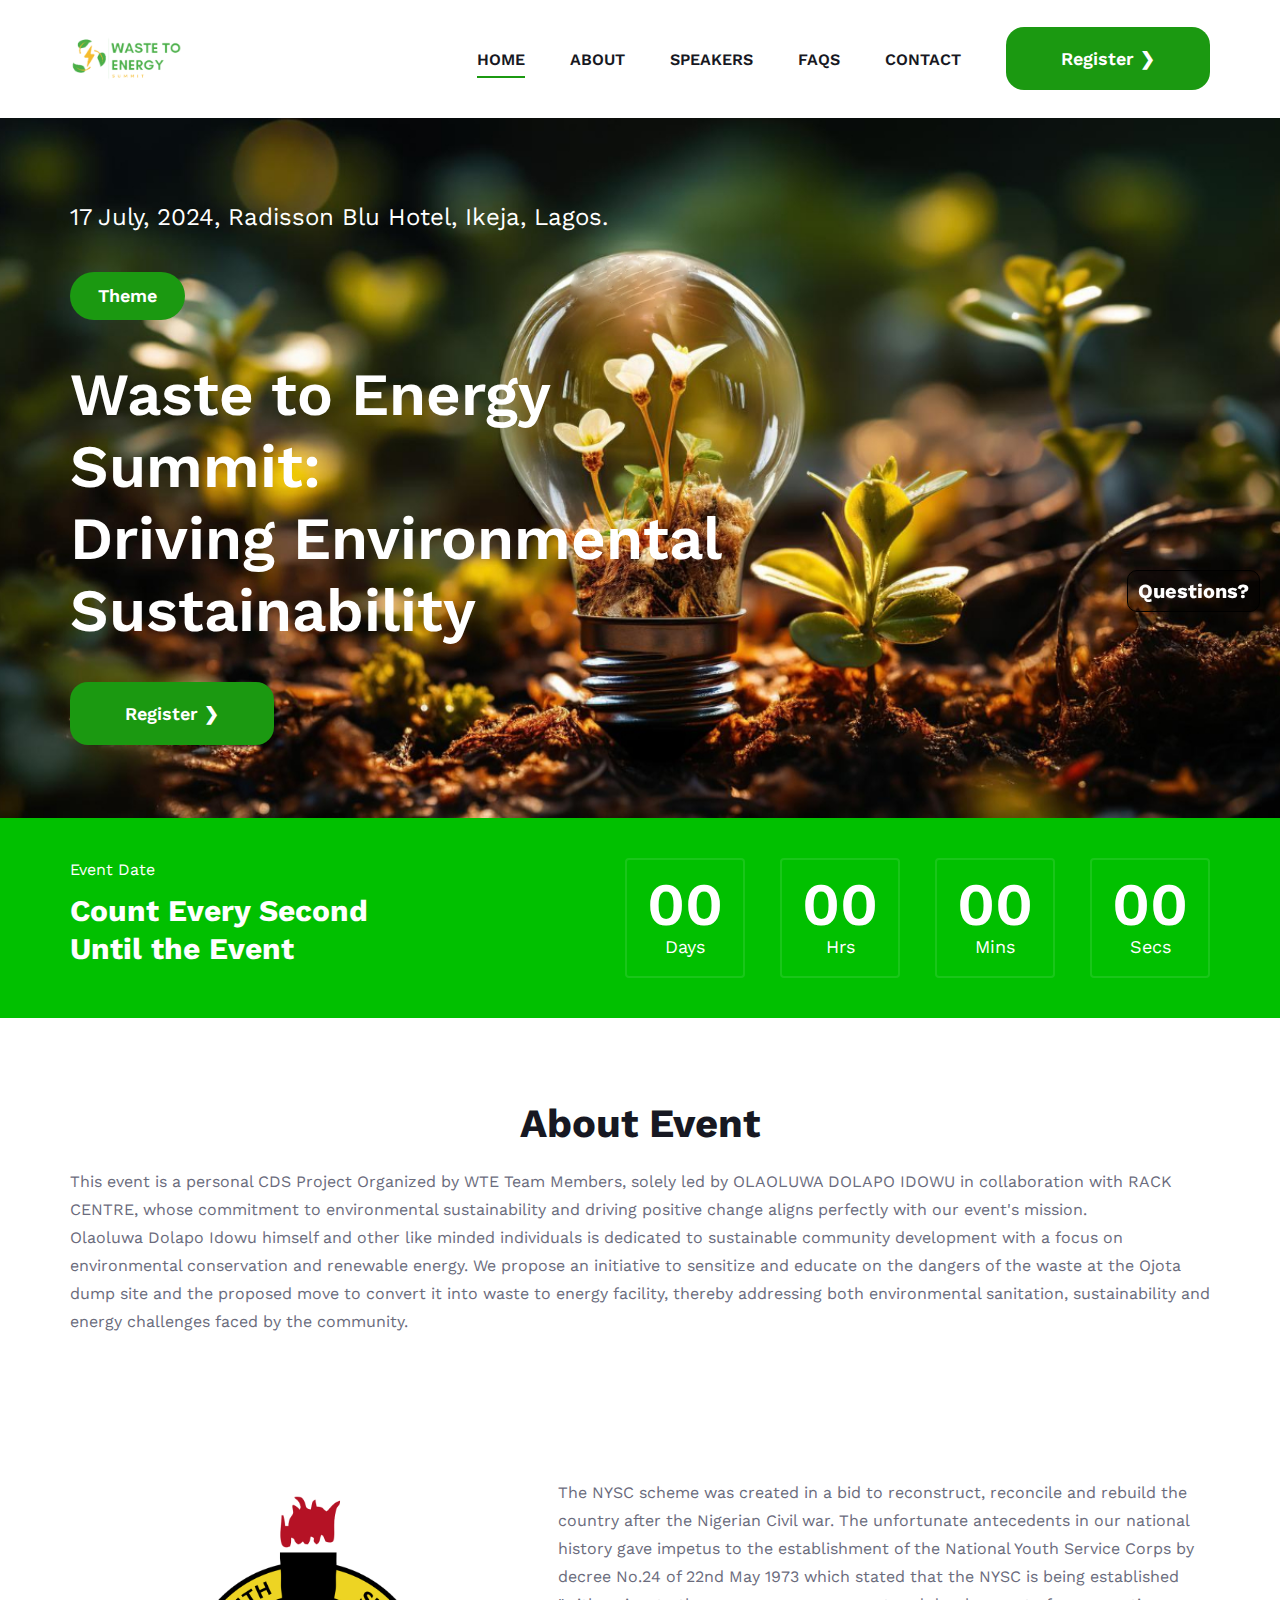
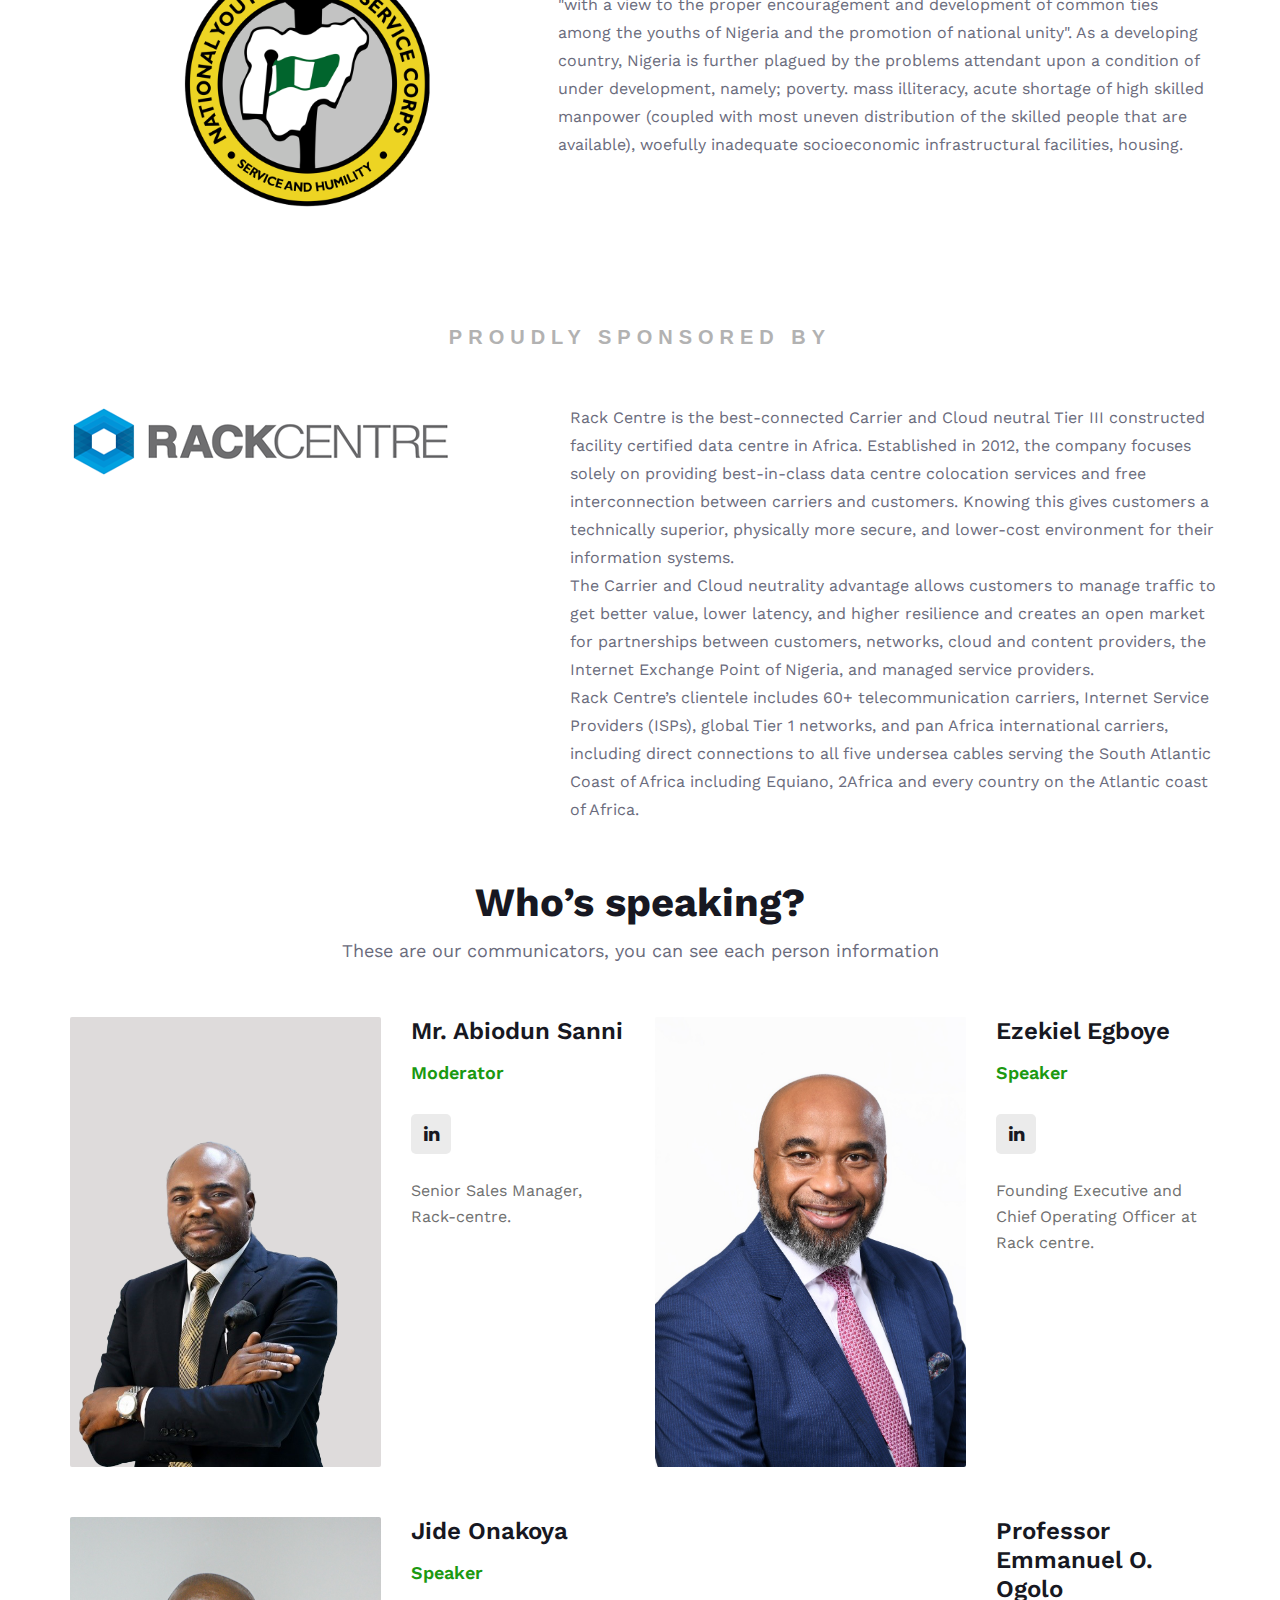
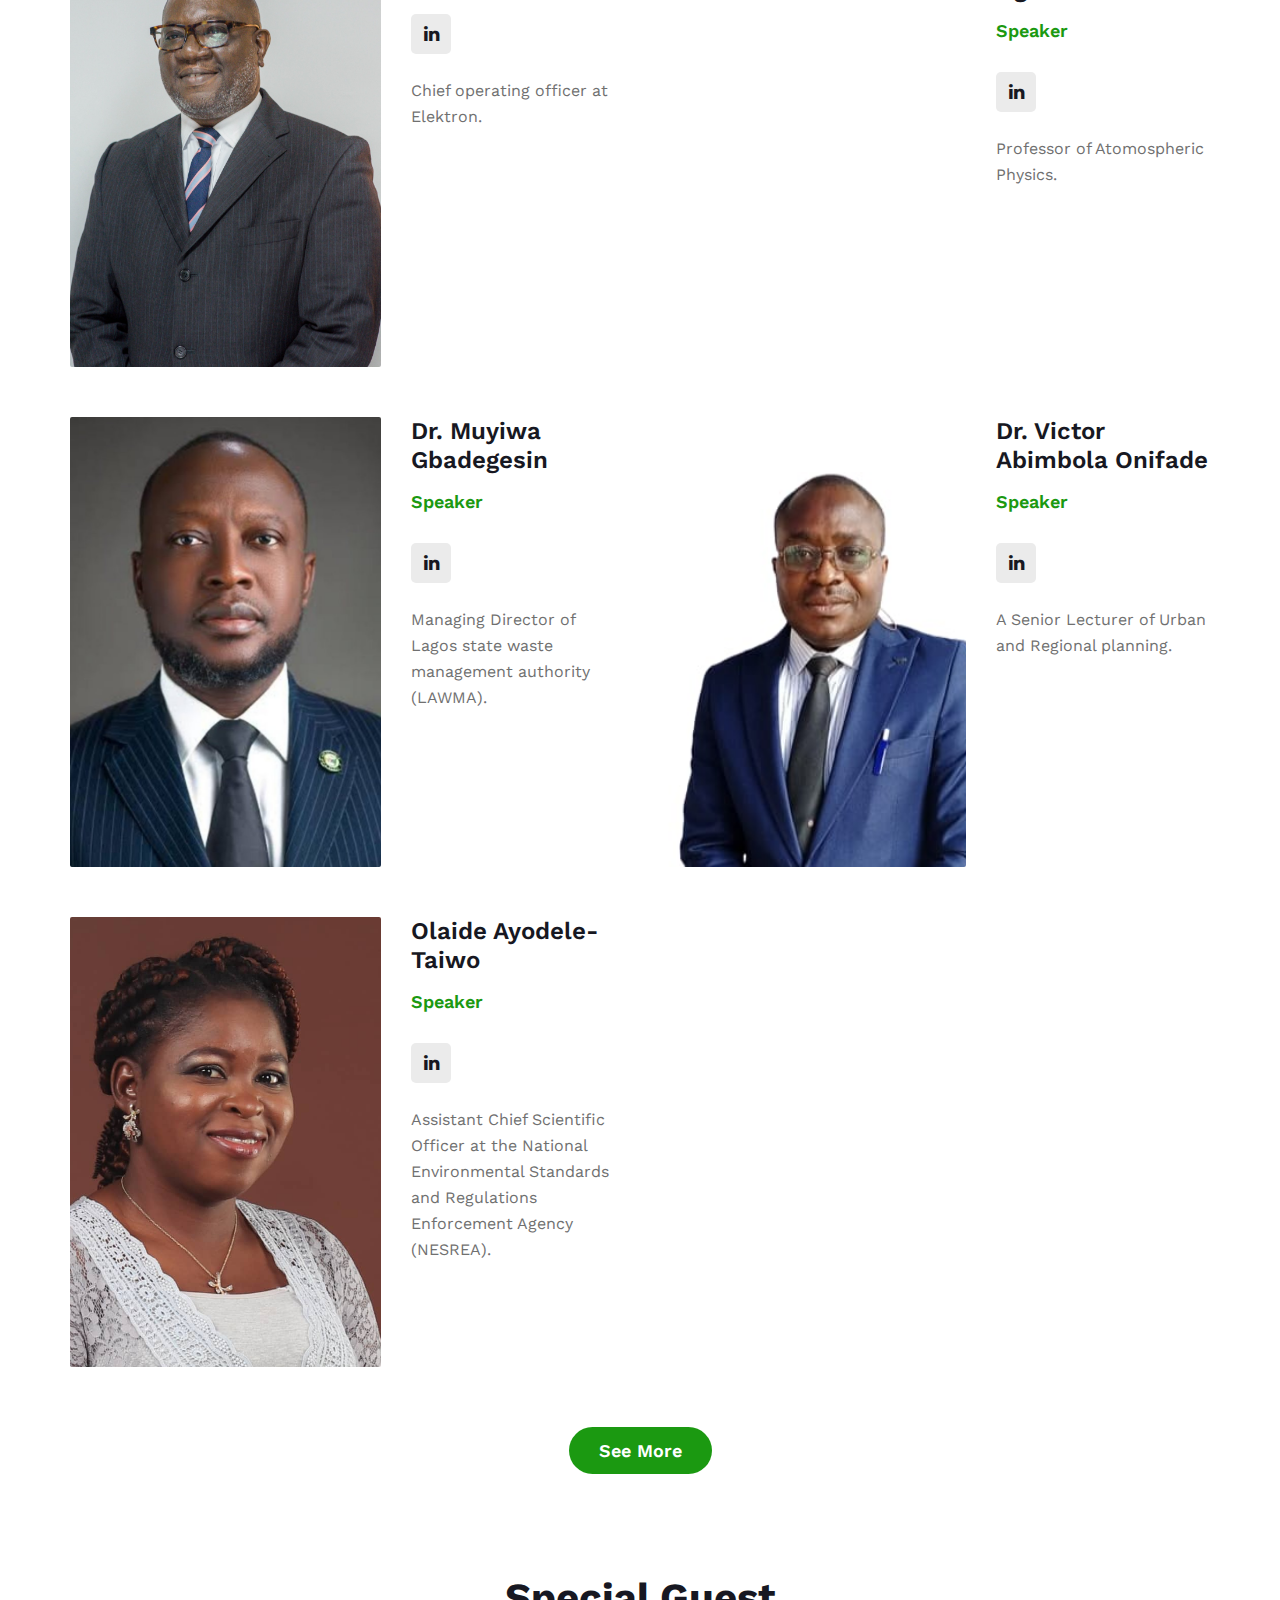
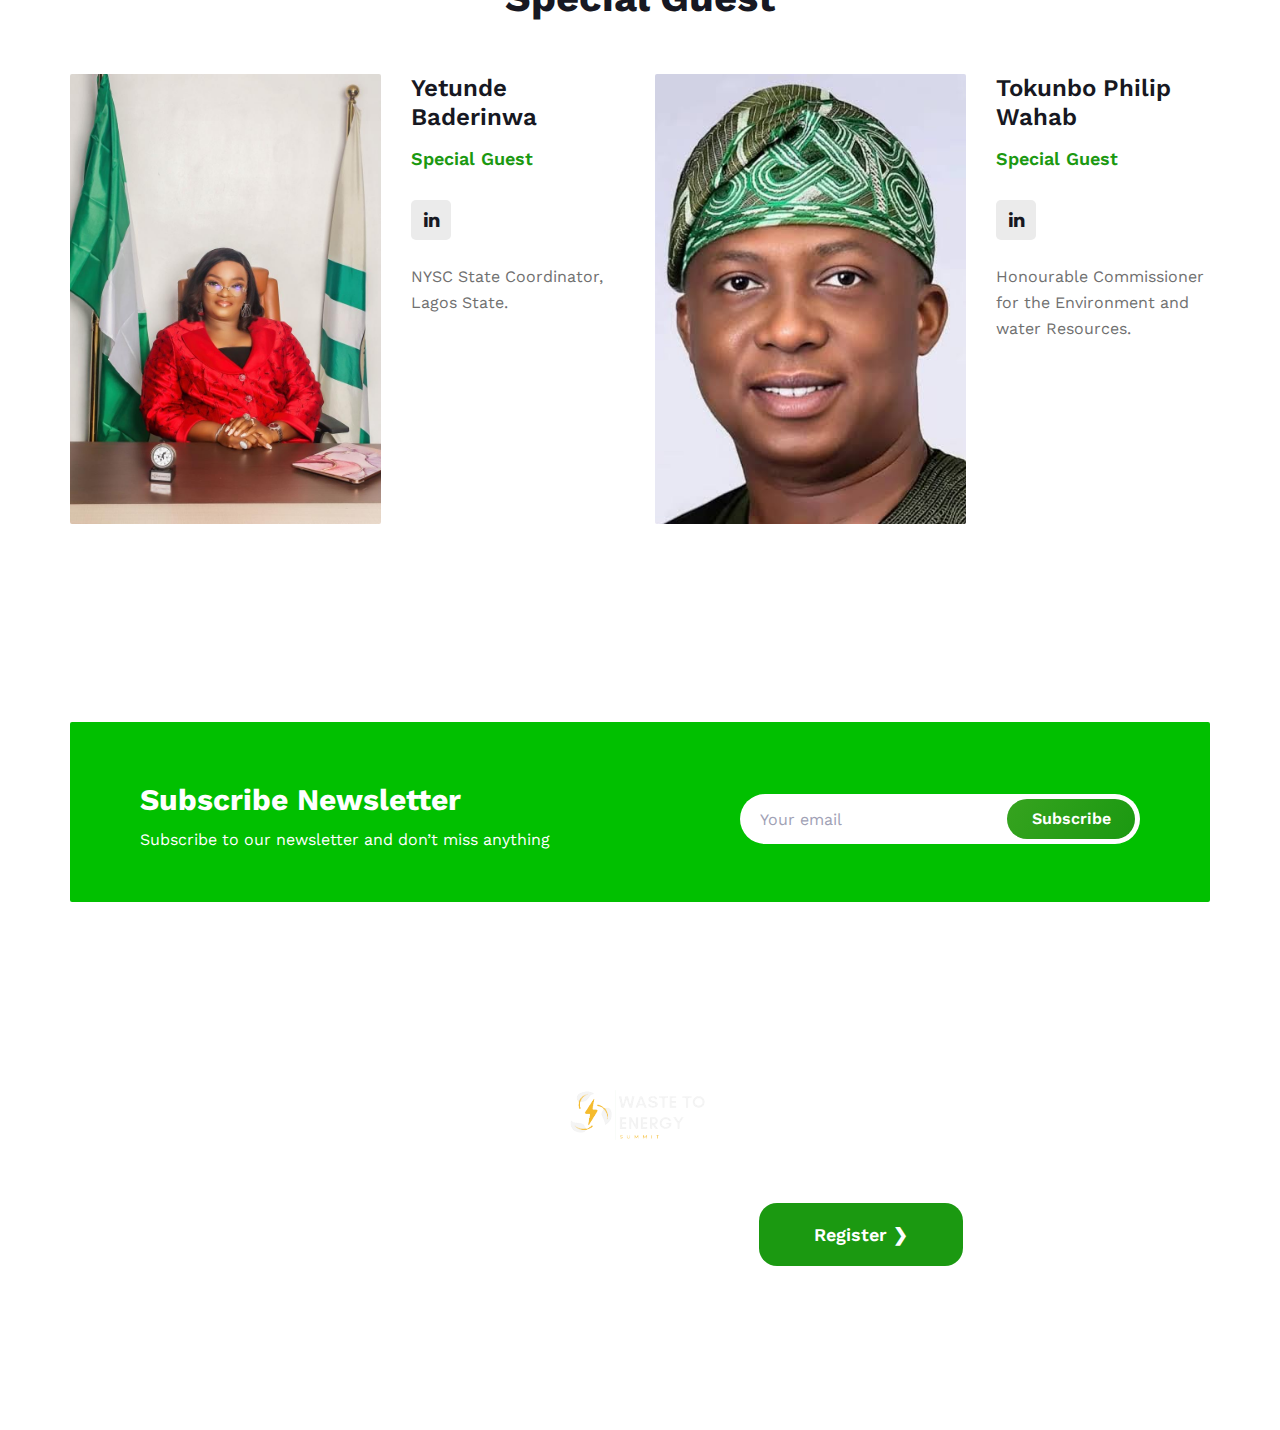
==== commit a621bcbd: "new button" ====
--- a/index.html
+++ b/index.html
@@ -64,6 +64,9 @@
                         <h2 class="text-white">Waste to Energy Summit:<br />Driving Environmental Sustainability</h2>
                         <a href="https://docs.google.com/forms/d/e/1FAIpQLSfYQly2UIHaIUbU2DlUcqZCTbNZDKDFzYqwNM6YMHKIBhiAMQ/viewform" class="primary-btn mb-5"> Register &#10095</a>
                     </div>
+                    <div class="hero-text">
+                        <a href="https://docs.google.com/forms/d/e/1FAIpQLScKFV0zZ9l3yFUp2CZCza9twTtr7WpPUxSzKw6SidUPriJJQw/viewform" id="questionBtn" class="mb-5"> Questions?</a>
+                    </div>
                 </div>
             </div>
         </div>
@@ -209,7 +212,7 @@
                                         <div class="si-social">
                                             <a href="https://www.linkedin.com/in/a-sanni1993" target="_blank"><i class="fa fa-linkedin"></i></a>
                                         </div>
-                                        <p>Senior Sales Manager, Rack-centre
+                                        <p>Senior Sales Manager, Rack-centre.
                                         </p>
                                     </div>
                                 </div>
@@ -304,7 +307,7 @@
                                         <div class="si-social">
                                             <a href="https://www.linkedin.com/in/muyiwagbadegesin" target="_blank"><i class="fa fa-linkedin"></i></a>
                                         </div>
-                                        <p>Managing Director of Lagos state waste management authority (LAWMA)
+                                        <p>Managing Director of Lagos state waste management authority (LAWMA).
                                         </p>
                                     </div>
                                 </div>
@@ -329,6 +332,30 @@
                                             <a href="https://www.linkedin.com/in/victor-onifade-101aa1124" target="_blank"><i class="fa fa-linkedin"></i></a>
                                         </div>
                                         <p>A Senior Lecturer of Urban and Regional planning.
+                                        </p>
+                                    </div>
+                                </div>
+                            </div>
+                        </div>
+                    </div>
+                    <div class="col-sm-6">
+                        <div class="speaker-item">
+                            <div class="row">
+                                <div class="col-lg-7">
+                                    <div class="si-pic">
+                                        <img src="img/speakers/speaker-9.JPG" class="big-img" alt="">
+                                    </div>
+                                </div>
+                                <div class="col-lg-5">
+                                    <div class="si-text">
+                                        <div class="si-title">
+                                            <h4>Olaide Ayodele-Taiwo</h4>
+                                            <span>Speaker</span>
+                                        </div>
+                                        <div class="si-social">
+                                            <a href="https://linkedin.com/in/olaide-ayodele-taiwo-92849b150" target="_blank"><i class="fa fa-linkedin"></i></a>
+                                        </div>
+                                        <p>Assistant Chief Scientific Officer at the National Environmental Standards and Regulations Enforcement Agency (NESREA).
                                         </p>
                                     </div>
                                 </div>
@@ -400,7 +427,7 @@
                                         <div class="si-social">
                                             <a href="#" target="_blank"><i class="fa fa-linkedin"></i></a>
                                         </div>
-                                        <p>Honourable Commissioner for the Environment and water Resources
+                                        <p>Honourable Commissioner for the Environment and water Resources.
                                         </p>
                                     </div>
                                 </div>
--- a/css/style.css
+++ b/css/style.css
@@ -233,6 +233,22 @@
 #contact-icon {
 	display: flex;
 	font-size: 20px;
+}
+
+#questionBtn {
+	color: #fff;
+	text-align: center;
+	border-radius: 10px;
+	border: 1px solid black;
+	font-weight: bold;
+	font-size: 20px;
+	right: 20px;
+	position: fixed;
+	top: 570px;
+	z-index: 1;
+	padding: 5px 10px;
+	background-color: rgba(0, 0, 0, 0.3);
+	
 }
 
 /* Preloder */
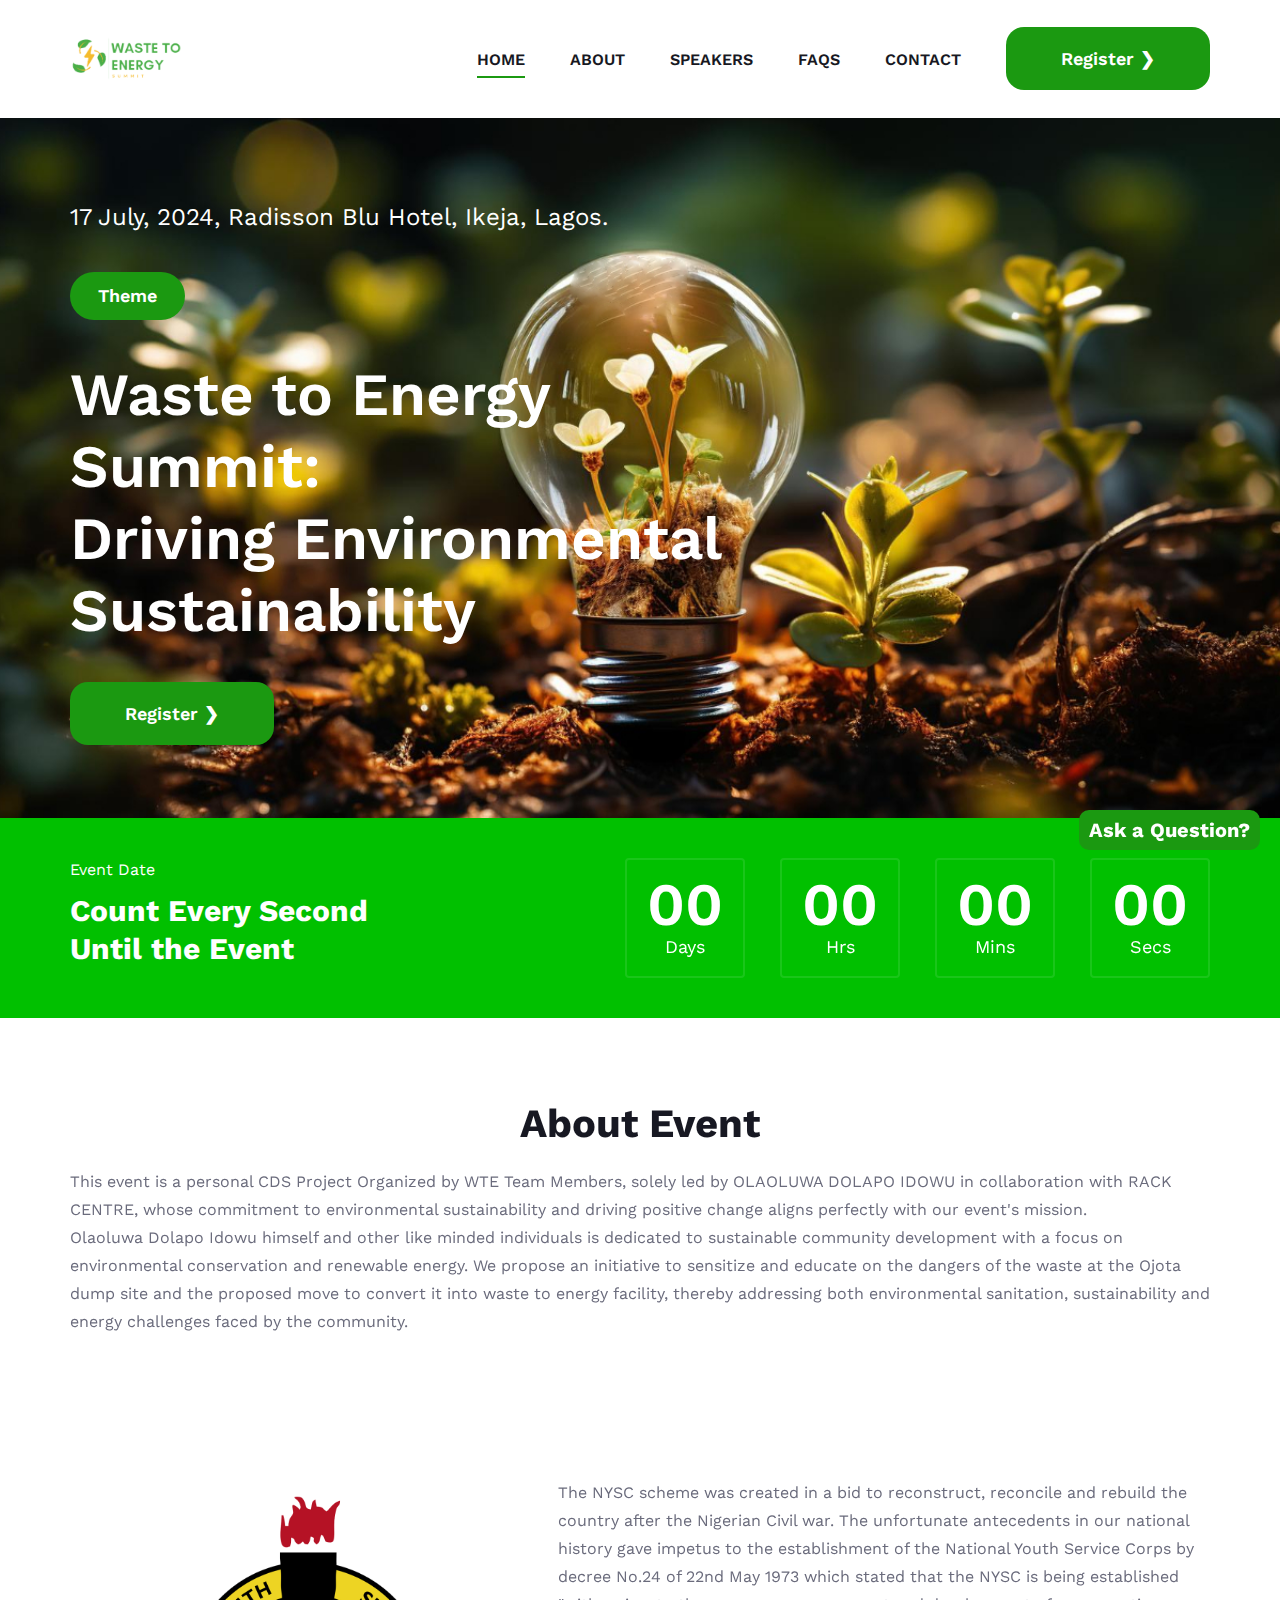
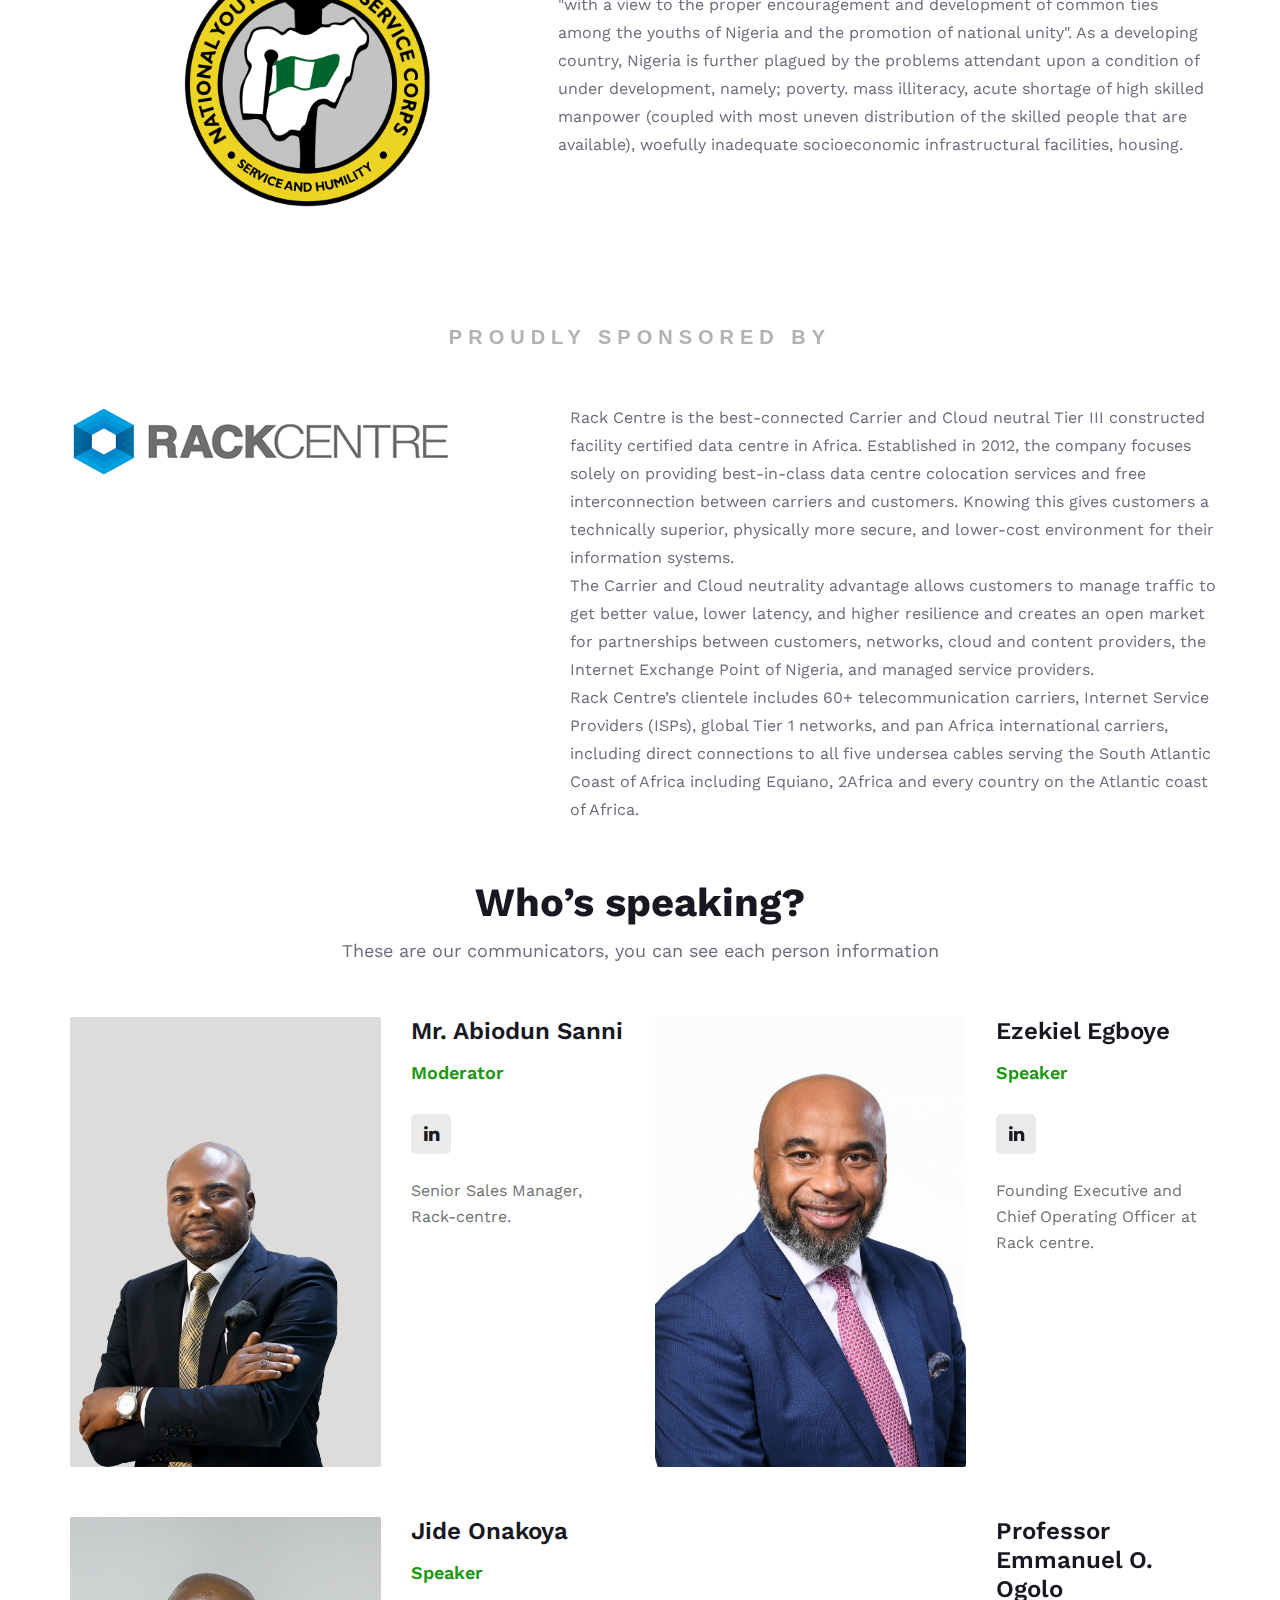
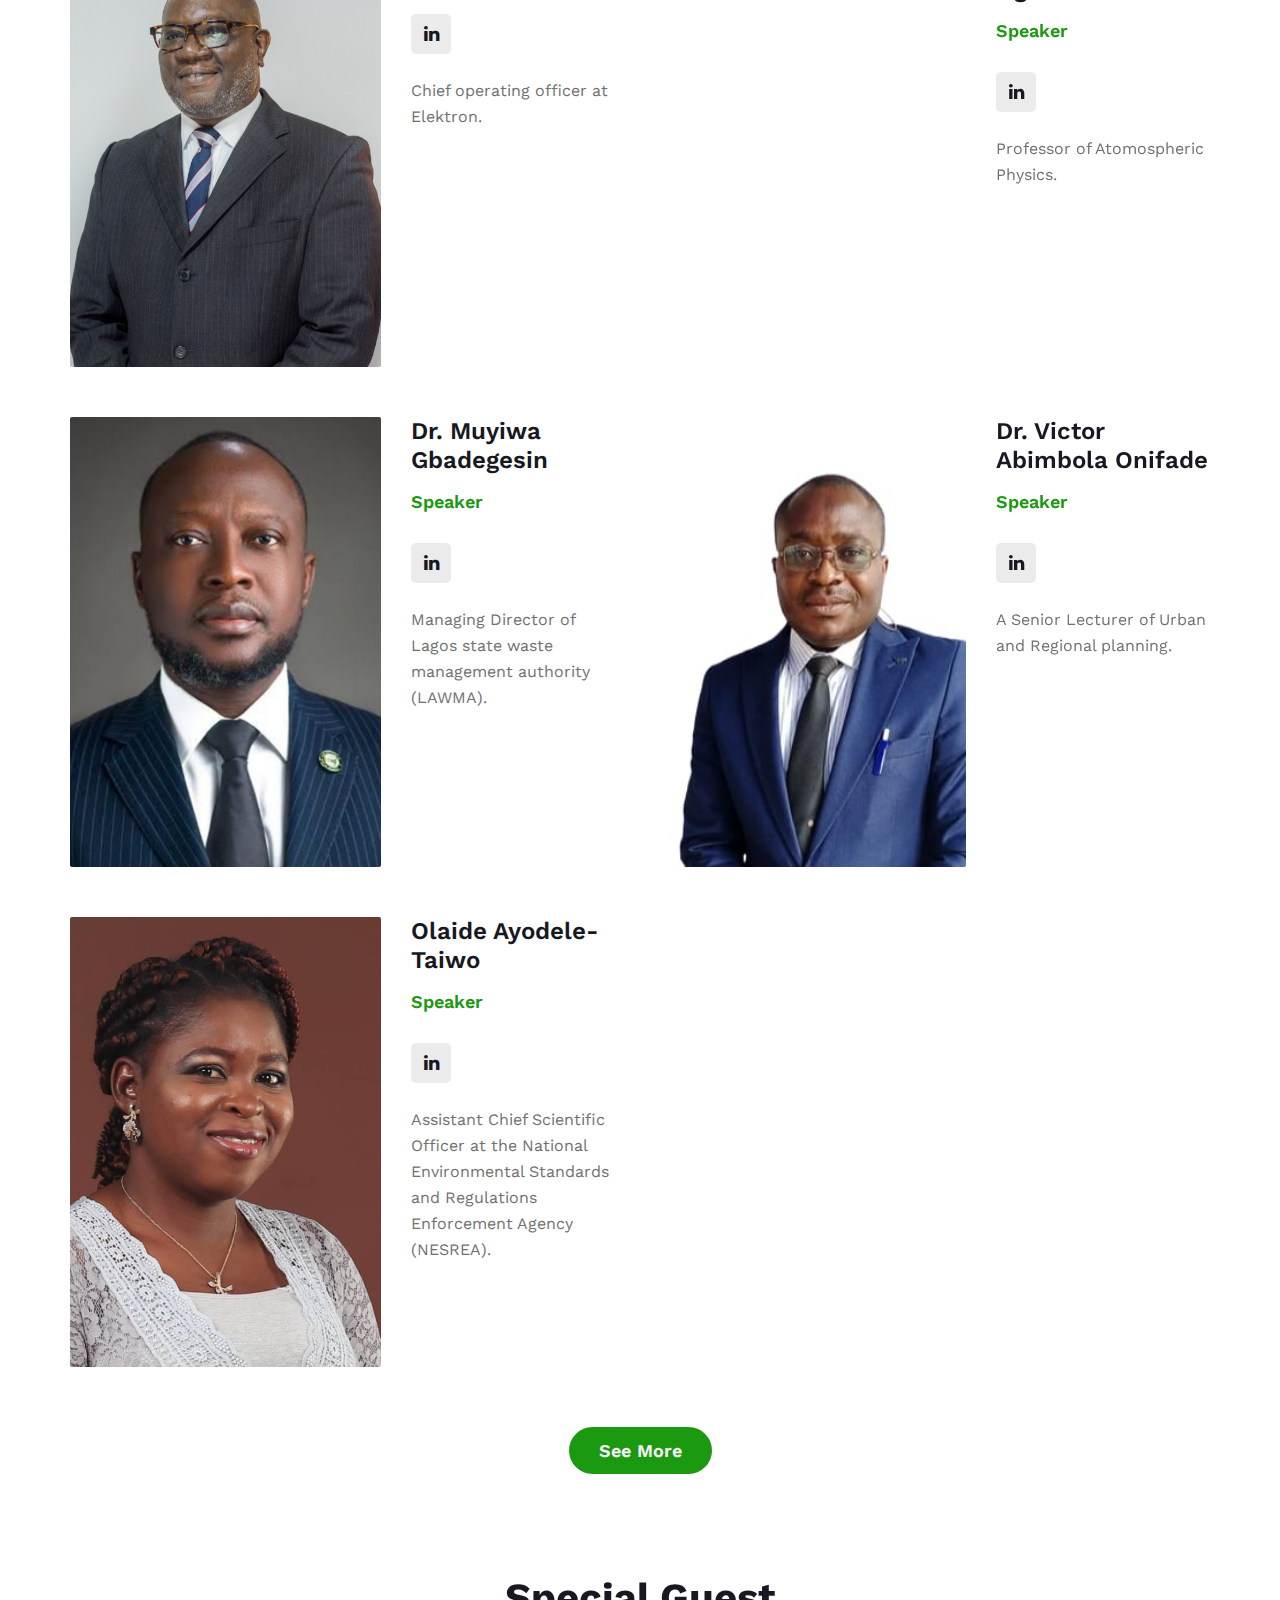
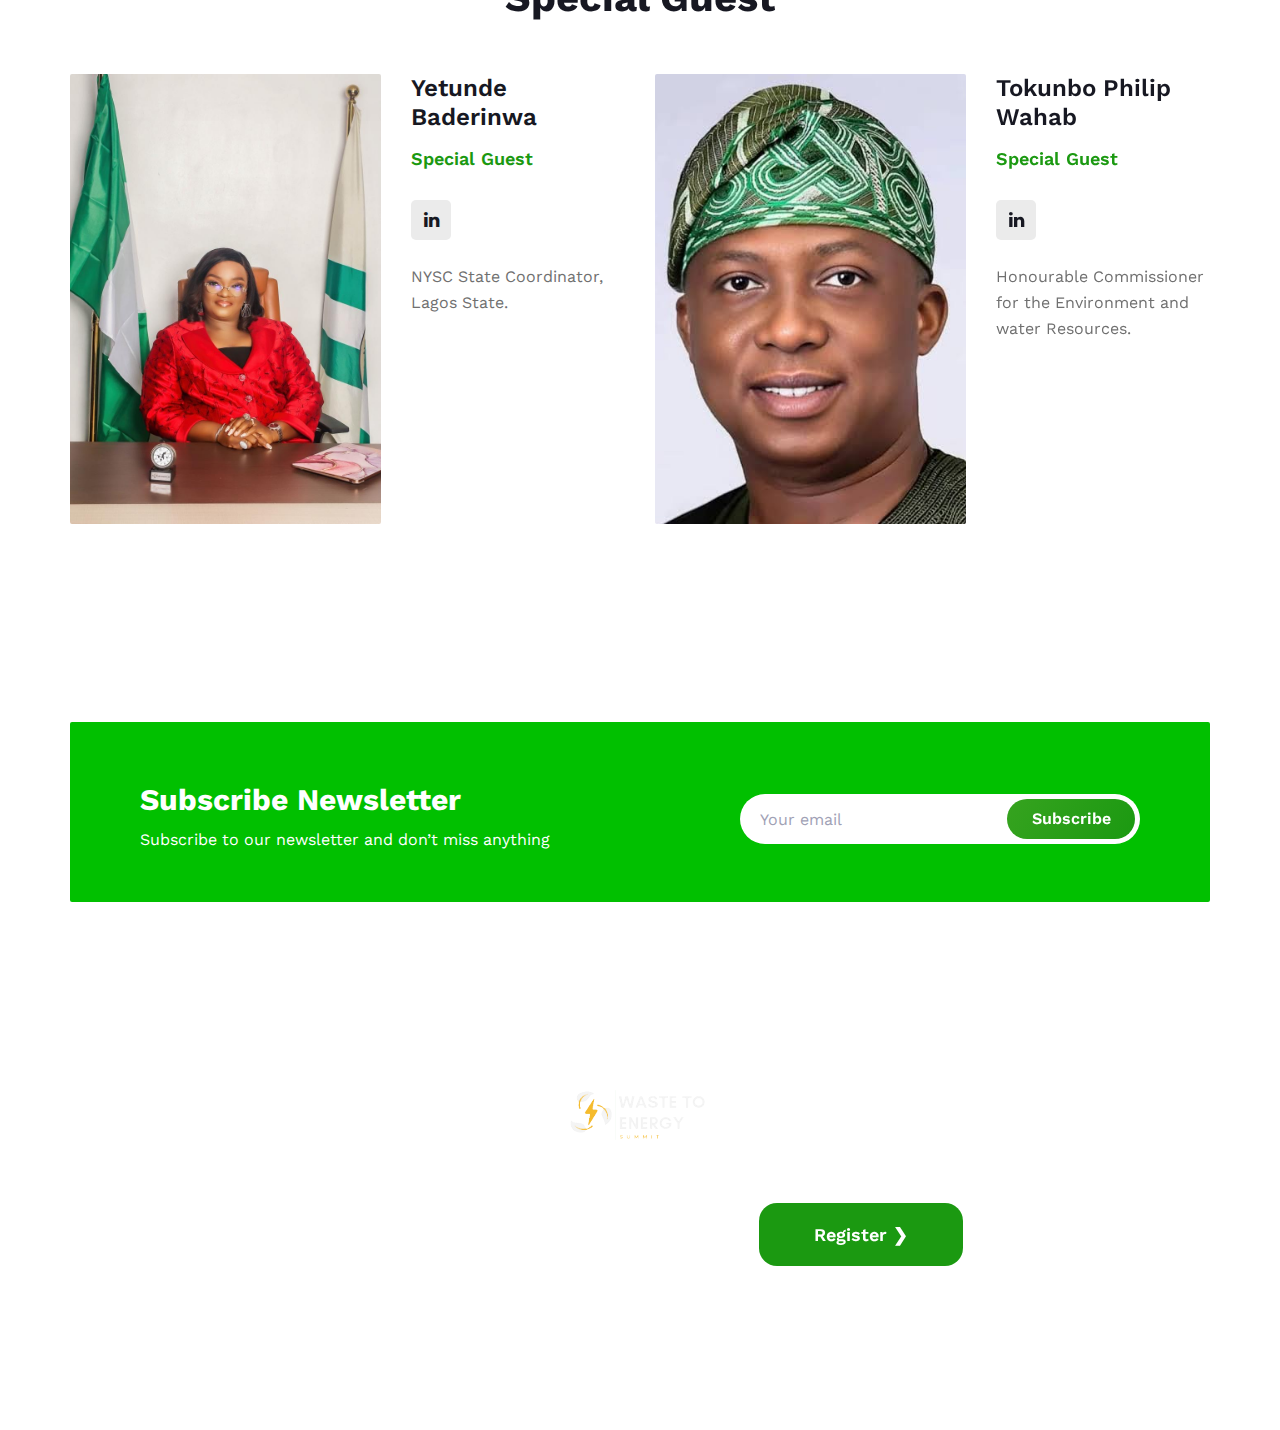
==== commit 305c8d25: "button type" ====
--- a/index.html
+++ b/index.html
@@ -65,7 +65,7 @@
                         <a href="https://docs.google.com/forms/d/e/1FAIpQLSfYQly2UIHaIUbU2DlUcqZCTbNZDKDFzYqwNM6YMHKIBhiAMQ/viewform" class="primary-btn mb-5"> Register &#10095</a>
                     </div>
                     <div class="hero-text">
-                        <a href="https://docs.google.com/forms/d/e/1FAIpQLScKFV0zZ9l3yFUp2CZCza9twTtr7WpPUxSzKw6SidUPriJJQw/viewform" id="questionBtn" class="mb-5"> Questions?</a>
+                        <a href="https://docs.google.com/forms/d/e/1FAIpQLScKFV0zZ9l3yFUp2CZCza9twTtr7WpPUxSzKw6SidUPriJJQw/viewform" id="questionBtn" class="mb-5">Ask a Question?</a>
                     </div>
                 </div>
             </div>
--- a/css/style.css
+++ b/css/style.css
@@ -239,15 +239,16 @@
 	color: #fff;
 	text-align: center;
 	border-radius: 10px;
-	border: 1px solid black;
+	border: none;
 	font-weight: bold;
 	font-size: 20px;
 	right: 20px;
 	position: fixed;
-	top: 570px;
-	z-index: 1;
+	top: 90%;
 	padding: 5px 10px;
-	background-color: rgba(0, 0, 0, 0.3);
+	background-image: -webkit-gradient(linear, left top, right top, from(#1b9911), to(#1b9911)), -webkit-gradient(linear, left top, right top, from(#1b9911), to(#1b9911));
+	background-image: -o-linear-gradient(left, #1b9911 0%, #1b9911 100%), -o-linear-gradient(left, #1b9911 0%, #1b9911 100%);
+	background-image: linear-gradient(to right, #1b9911 0%, #1b9911 100%), linear-gradient(to right, #1b9911 0%, #1b9911 100%);
 	
 }
 
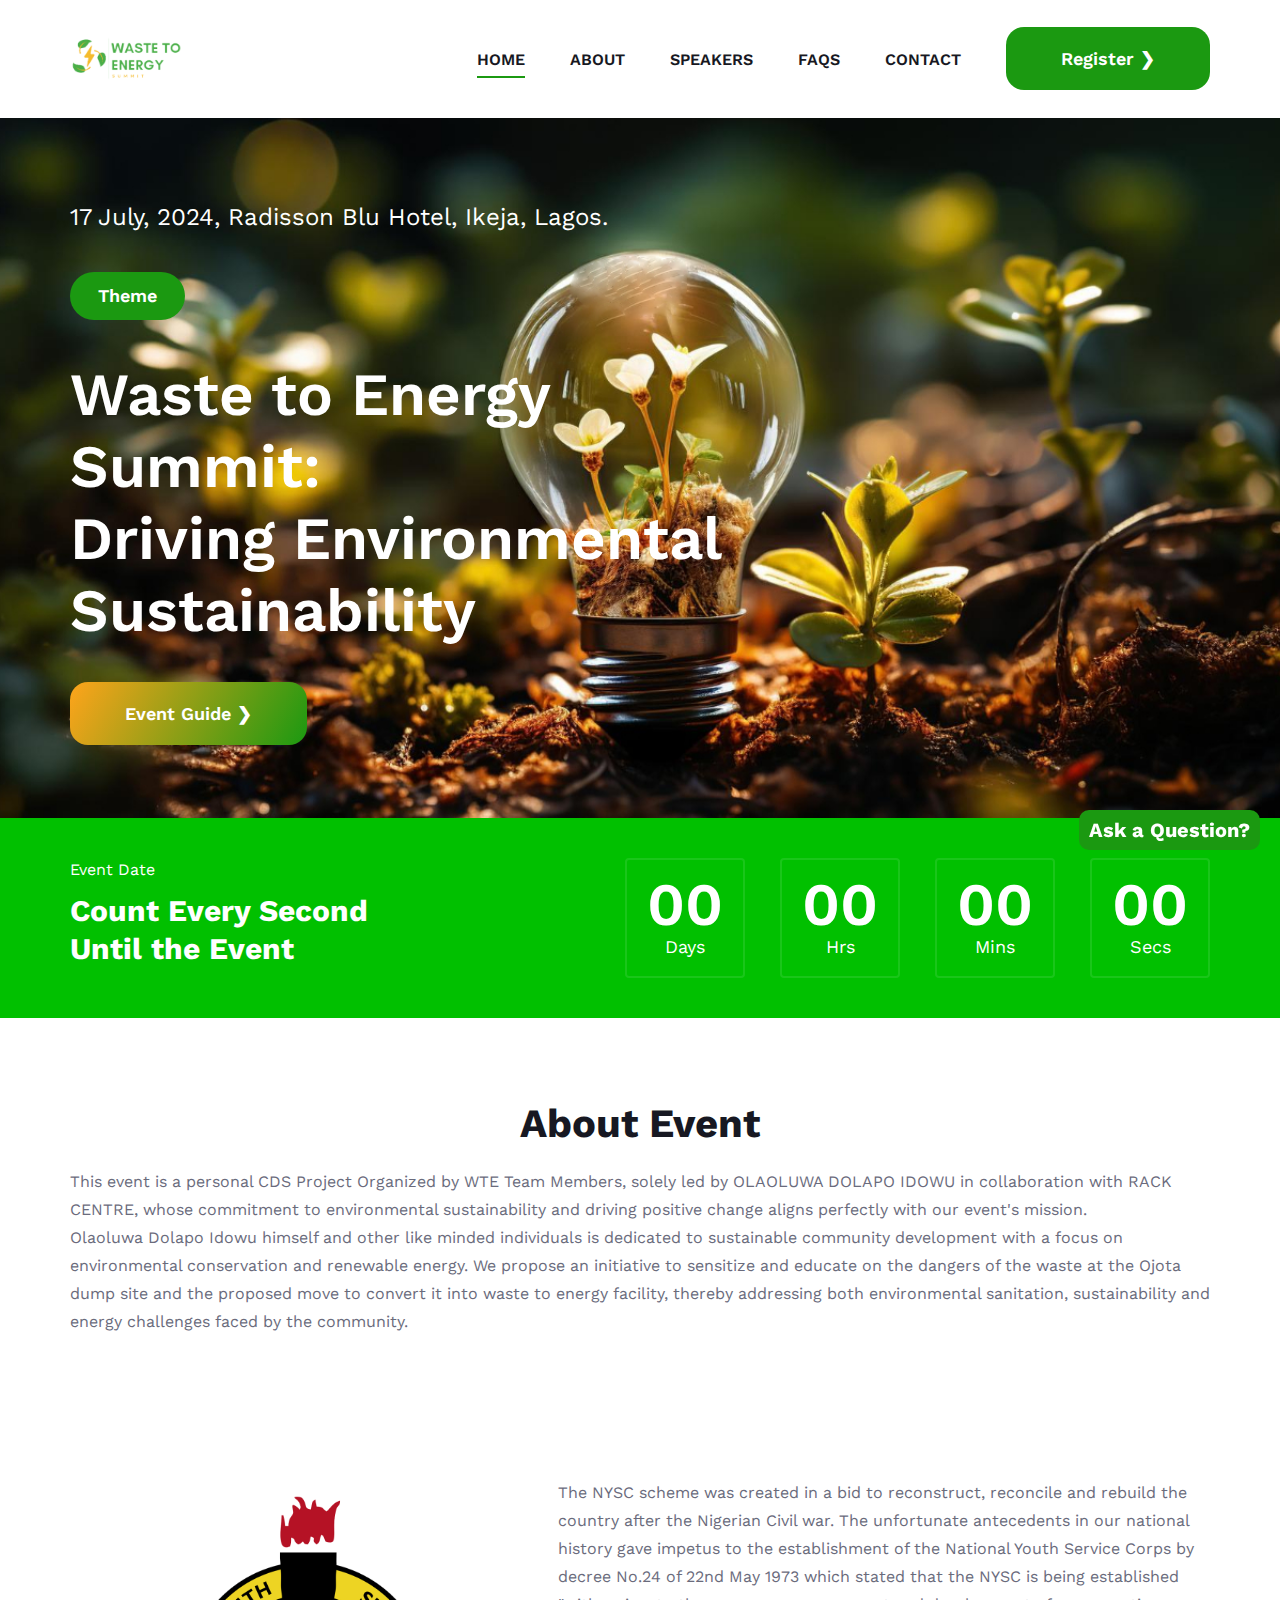
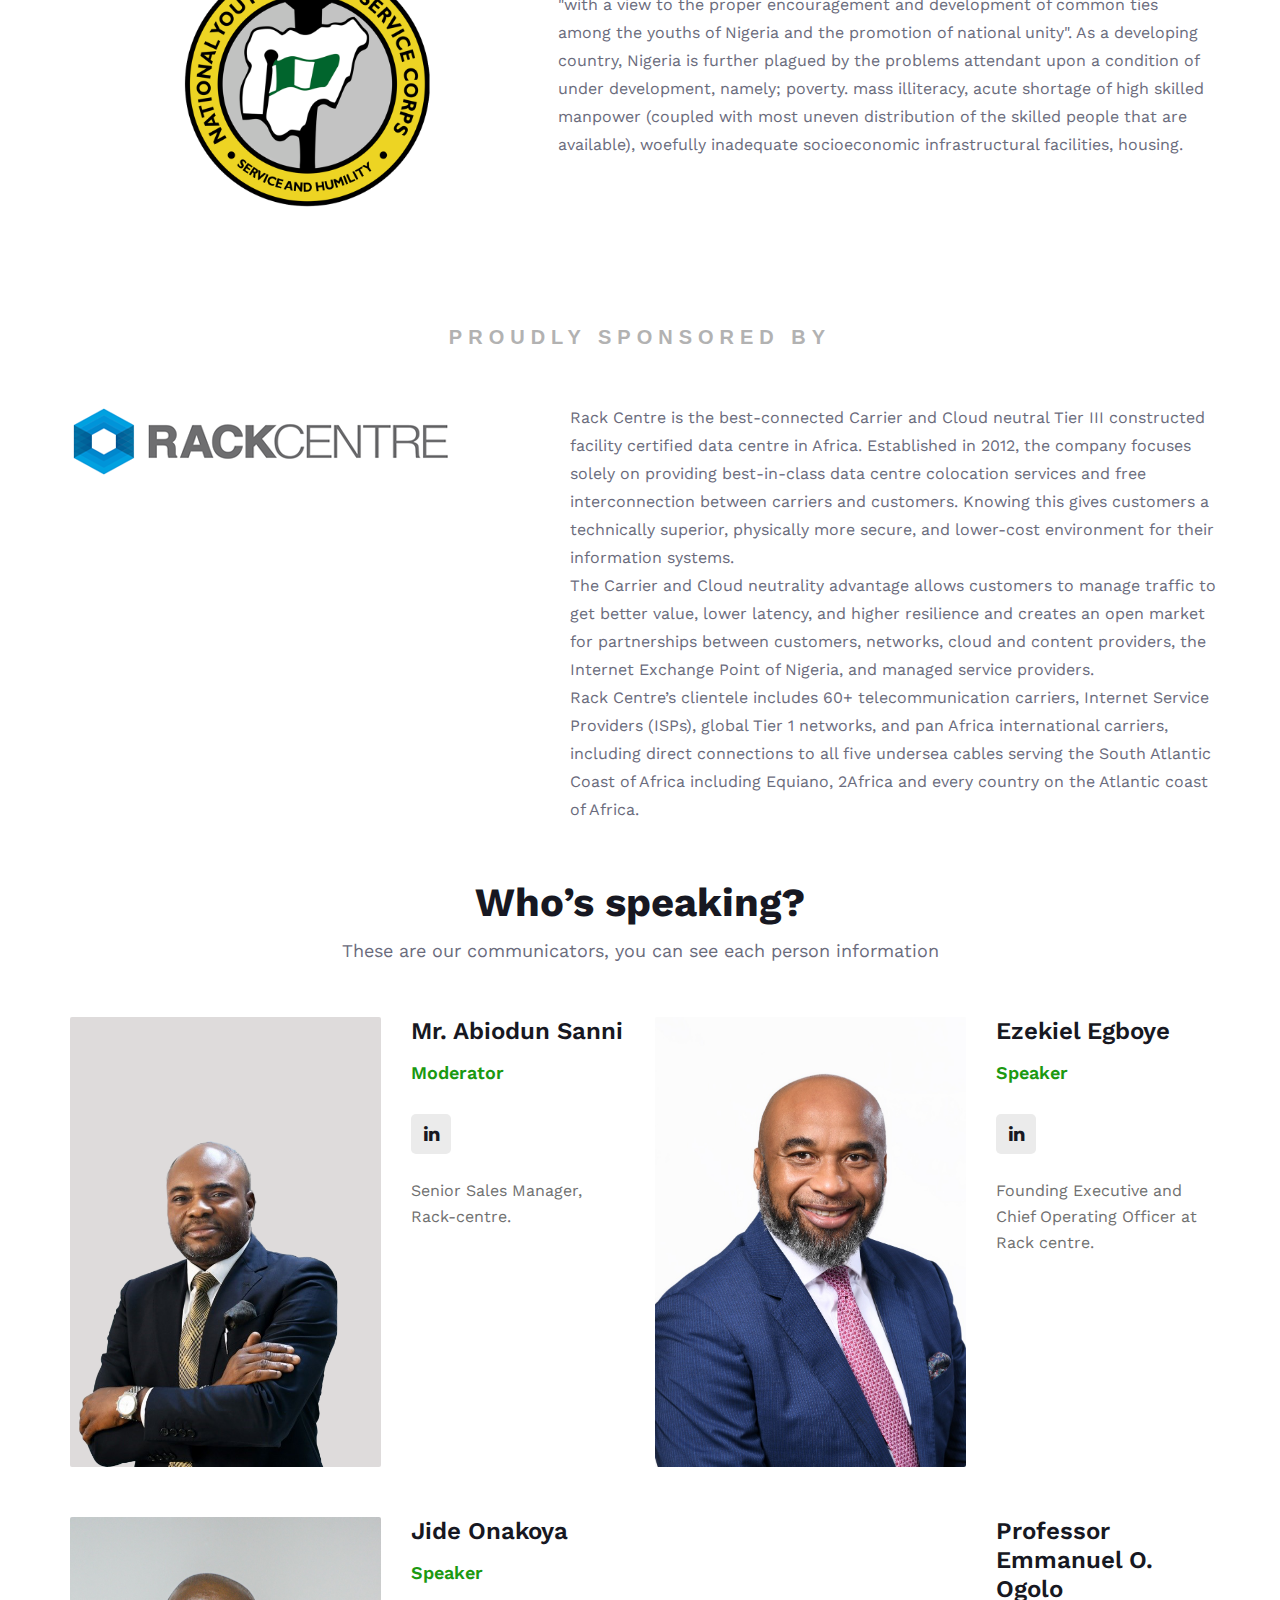
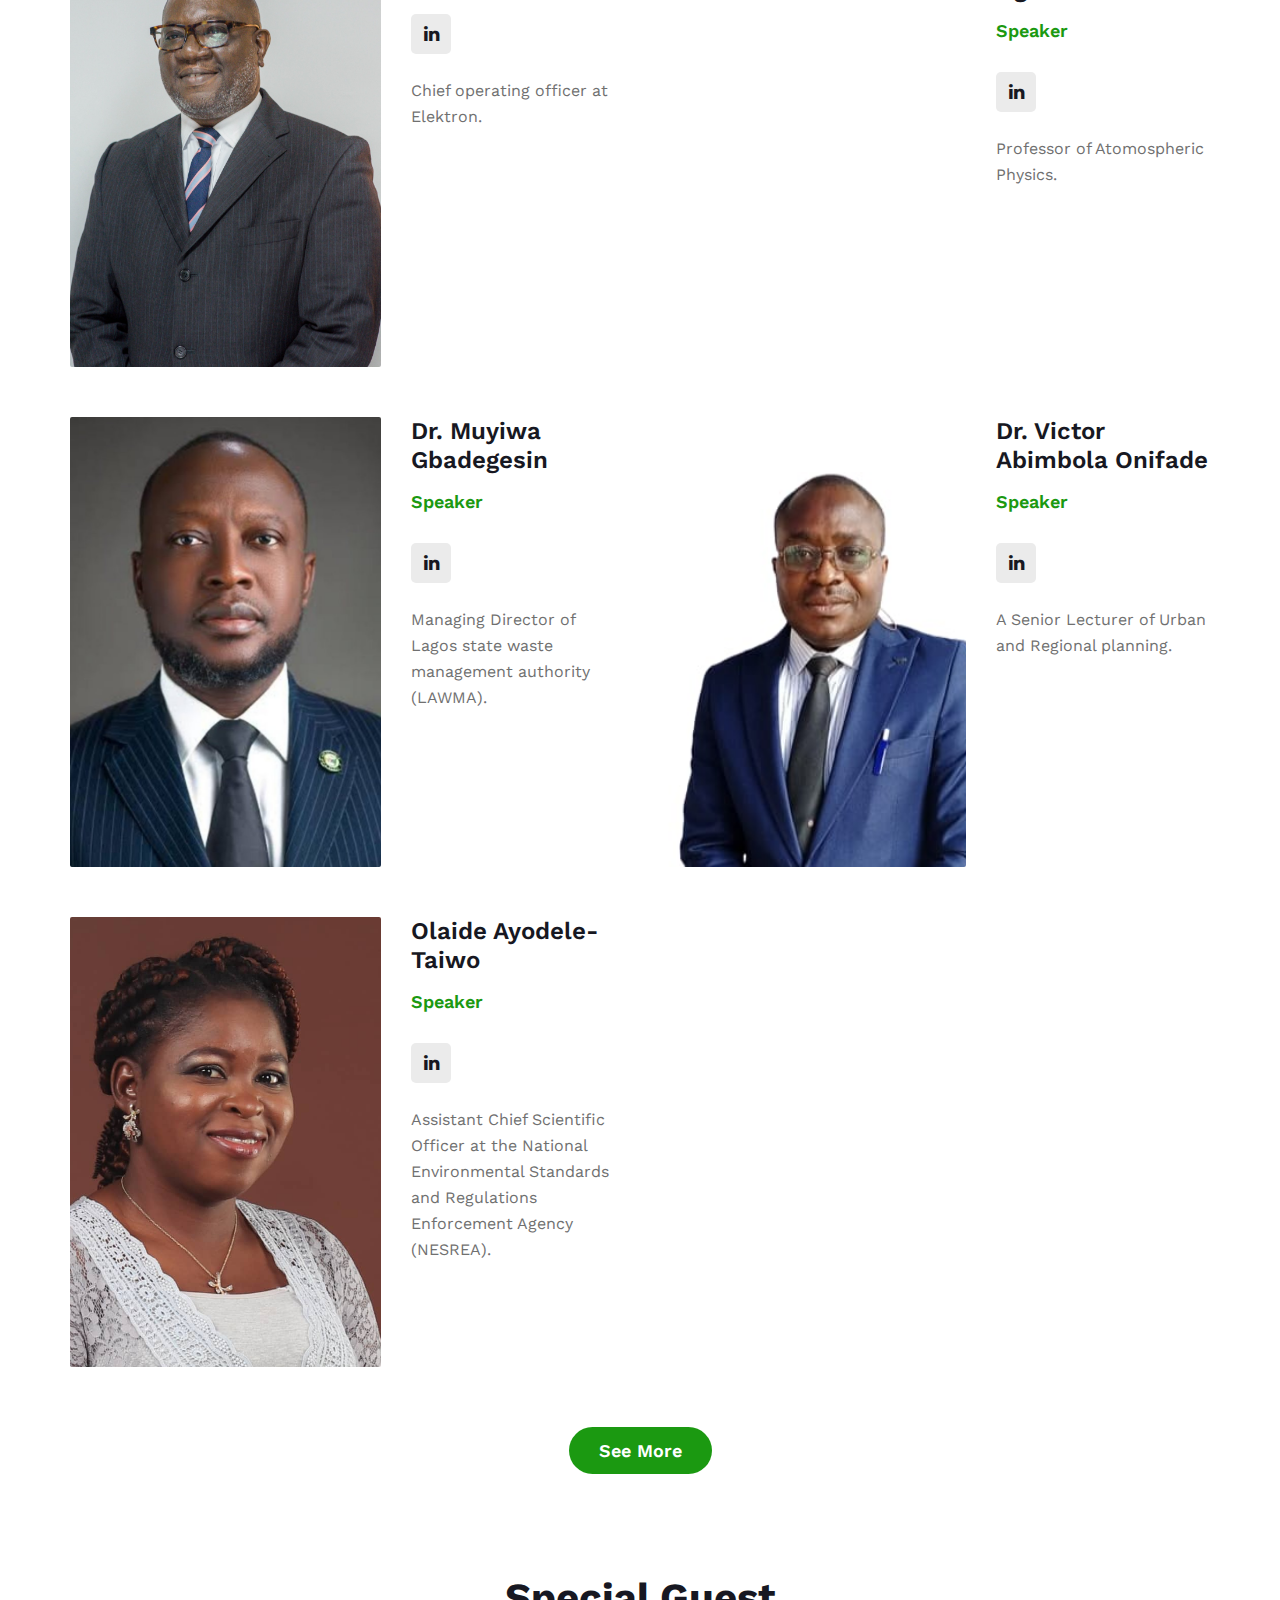
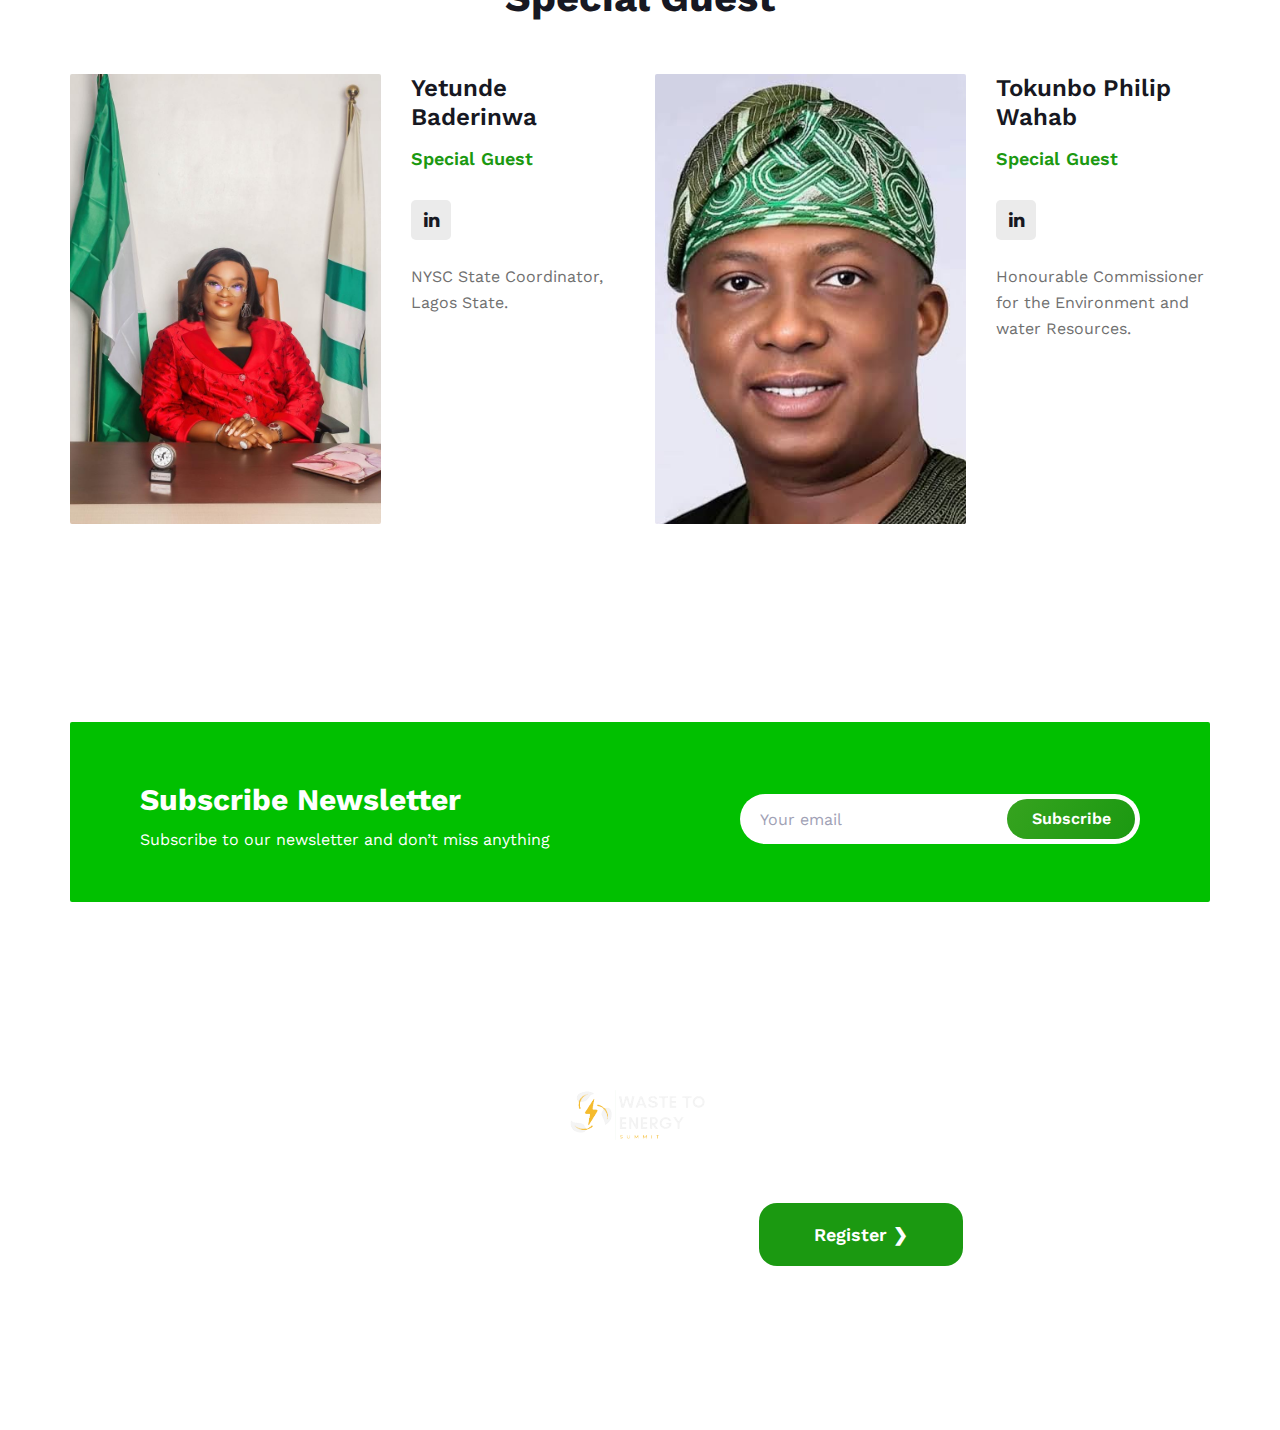
==== commit e5580ed7: "event brochure" ====
--- a/index.html
+++ b/index.html
@@ -29,6 +29,11 @@
 </head>
 
 <body>
+    <!-- Page Preloder -->
+    <div id="preloder">
+        <div class="loader"></div>
+    </div>
+    
     <header class="header-section">
         <div class="container">
             <div class="logo">
@@ -62,7 +67,7 @@
                         <h4 class="text-white">17 July, 2024, Radisson Blu Hotel, Ikeja, Lagos.</h4><br>
                         <p href="#" class="primary-btn mt-3" id="theme">Theme</p>
                         <h2 class="text-white">Waste to Energy Summit:<br />Driving Environmental Sustainability</h2>
-                        <a href="https://docs.google.com/forms/d/e/1FAIpQLSfYQly2UIHaIUbU2DlUcqZCTbNZDKDFzYqwNM6YMHKIBhiAMQ/viewform" class="primary-btn mb-5"> Register &#10095</a>
+                        <a href="https://qr.link/MjVPXZ" target="_blank" class="primary-btn mb-5" id="event-guide"> Event Guide &#10095</a>
                     </div>
                     <div class="hero-text">
                         <a href="https://docs.google.com/forms/d/e/1FAIpQLScKFV0zZ9l3yFUp2CZCza9twTtr7WpPUxSzKw6SidUPriJJQw/viewform" id="questionBtn" class="mb-5">Ask a Question?</a>
--- a/css/style.css
+++ b/css/style.css
@@ -237,21 +237,27 @@
 
 #questionBtn {
 	color: #fff;
+	display: flex;
 	text-align: center;
 	border-radius: 10px;
 	border: none;
 	font-weight: bold;
 	font-size: 20px;
 	right: 20px;
+	z-index: 1;
 	position: fixed;
 	top: 90%;
 	padding: 5px 10px;
+	-webkit-transition: all 2s ease-in-out;
+	transition: all 2s ease-in-out;
 	background-image: -webkit-gradient(linear, left top, right top, from(#1b9911), to(#1b9911)), -webkit-gradient(linear, left top, right top, from(#1b9911), to(#1b9911));
 	background-image: -o-linear-gradient(left, #1b9911 0%, #1b9911 100%), -o-linear-gradient(left, #1b9911 0%, #1b9911 100%);
 	background-image: linear-gradient(to right, #1b9911 0%, #1b9911 100%), linear-gradient(to right, #1b9911 0%, #1b9911 100%);
-	
-}
-
+}
+
+#event-guide {
+	background-image: linear-gradient(120deg, #ffa41b 0%, #1b9911 100%), linear-gradient(120deg, #ffa41b 0%, #1b9911 100%);
+}
 /* Preloder */
 
 #preloder {
